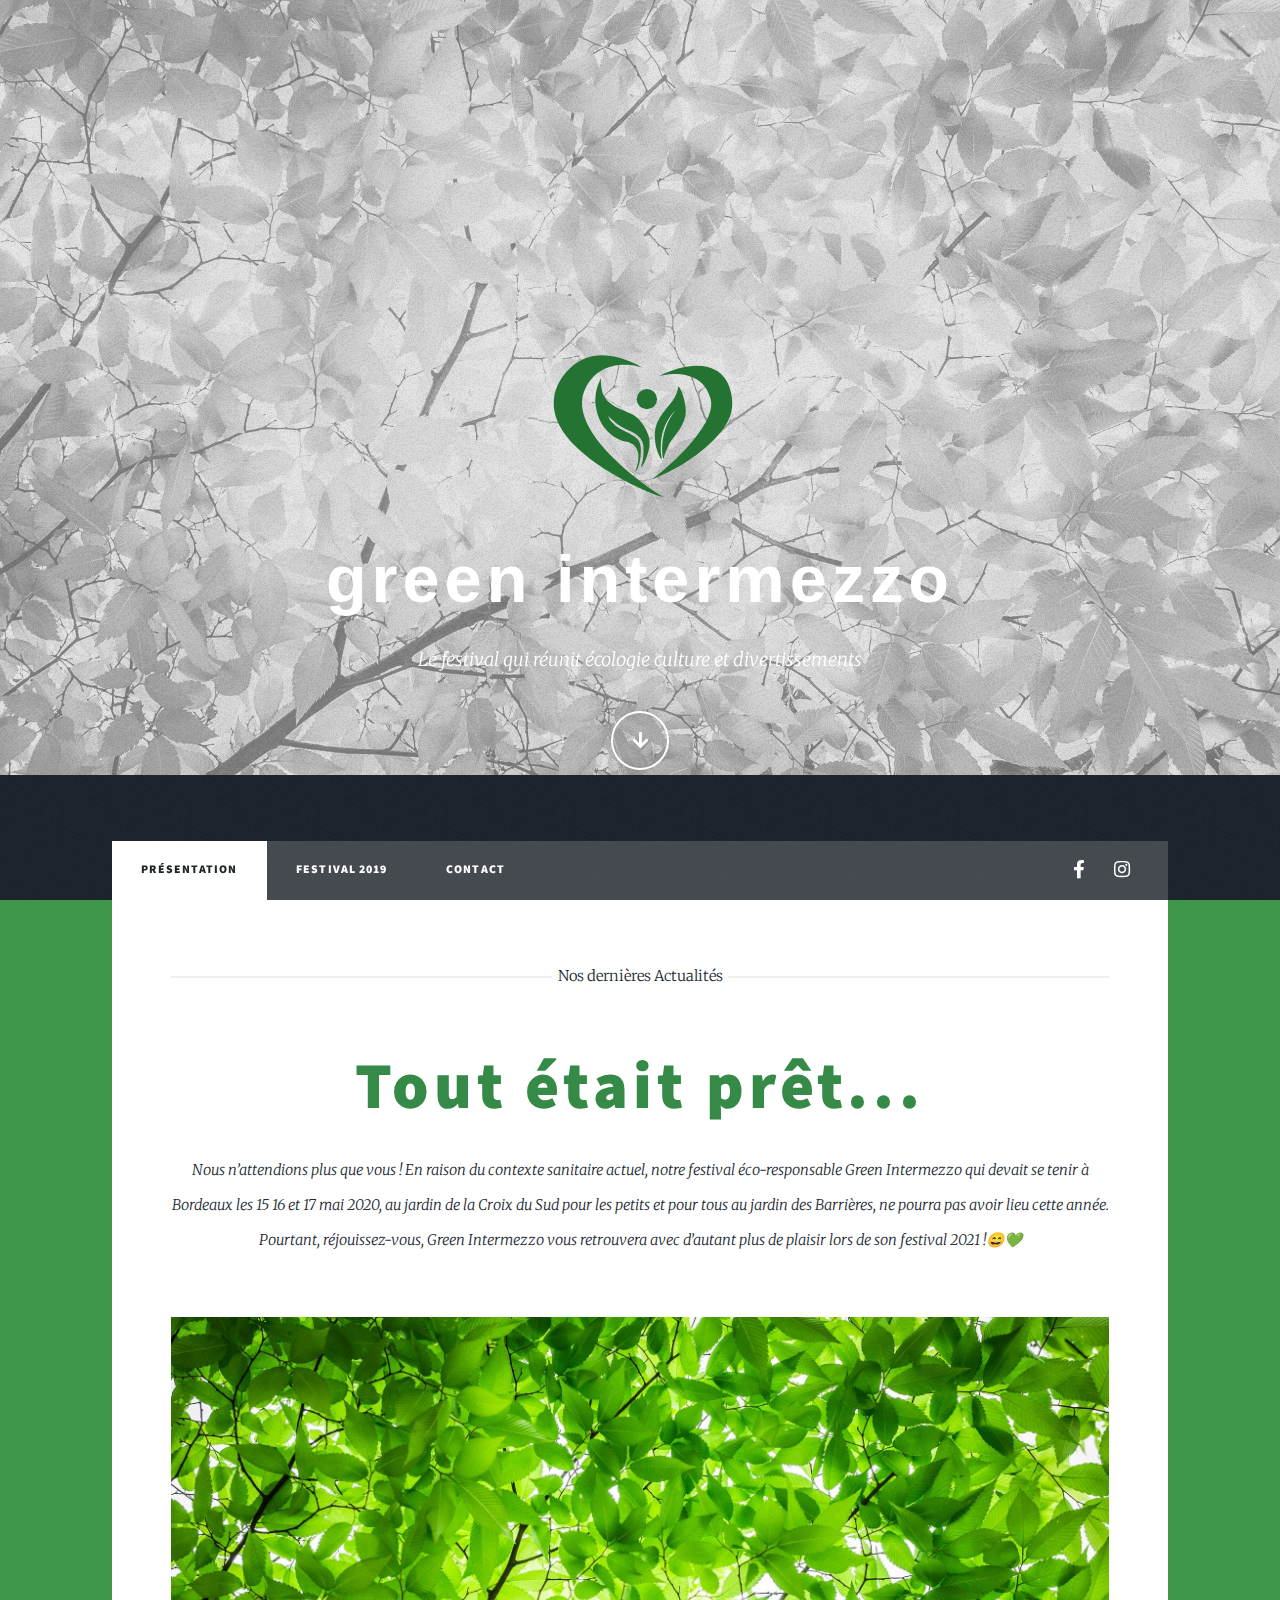
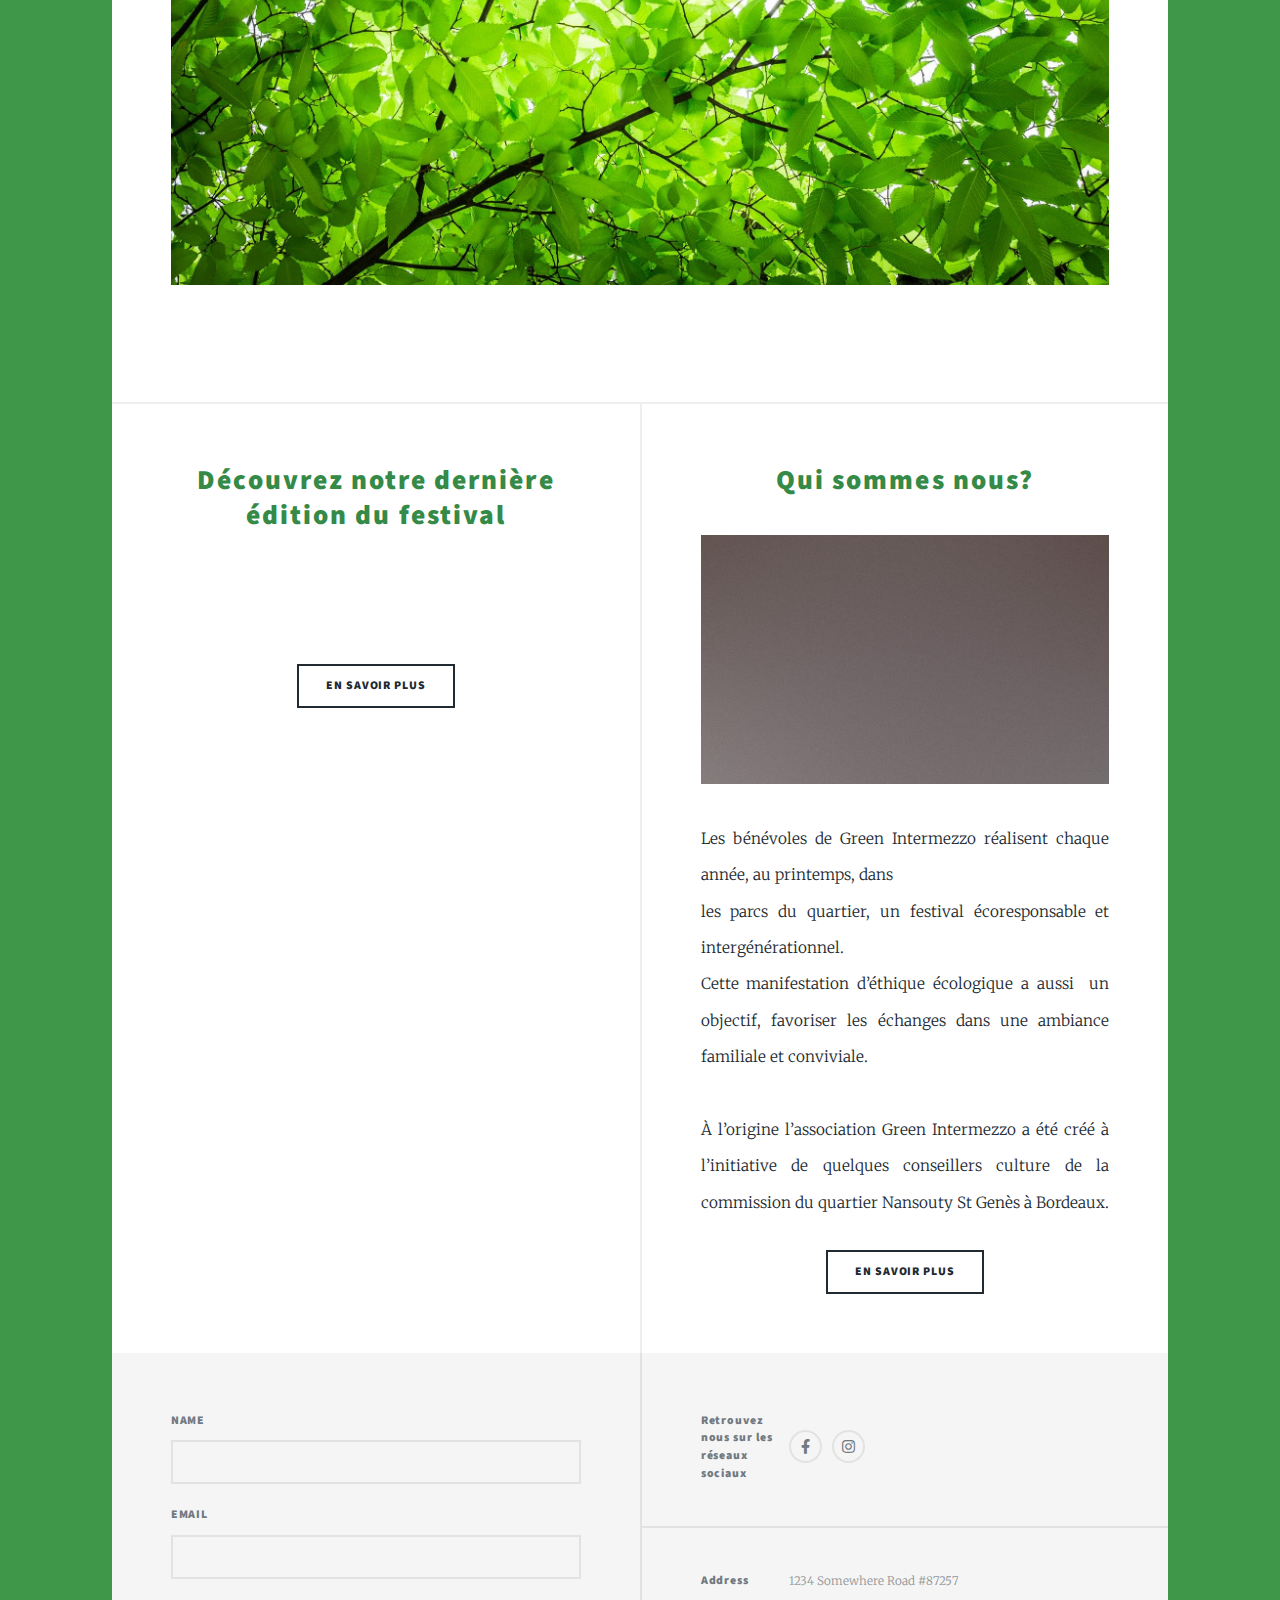
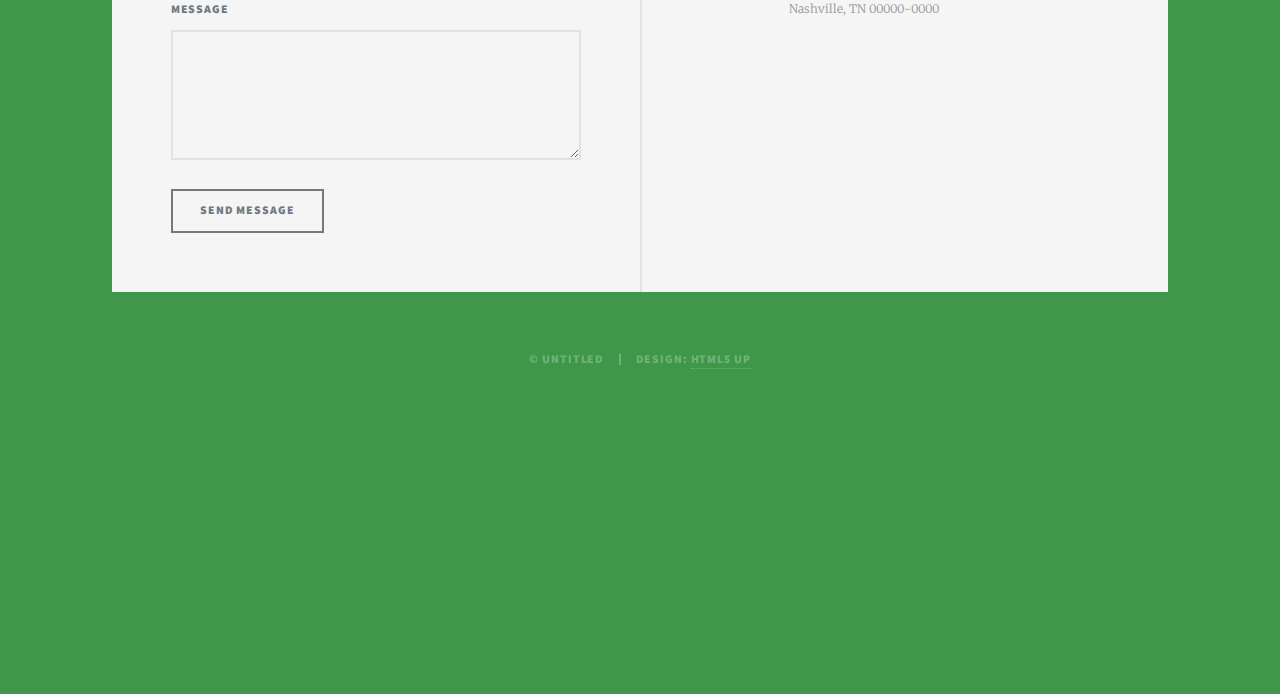
==== index.html @ b19a2237 "Octoboot - Mon Jul 06 2020 13:10:17 GMT+0200 (CEST)" ====
<!DOCTYPE html><!--
	Massively by HTML5 UP
	html5up.net | @ajlkn
	Free for personal and commercial use under the CCA 3.0 license (html5up.net/license)
--><html xmlns="http://www.w3.org/1999/xhtml"><head>
		<title>Green Intermezzo</title>
		<meta charset="utf-8" />
		<meta name="viewport" content="width=device-width, initial-scale=1, user-scalable=no" />
		<link rel="stylesheet" href="assets/css/main.css" />
		<noscript>&amp;amp;amp;amp;amp;amp;amp;amp;amp;amp;amp;amp;amp;amp;amp;amp;amp;amp;amp;amp;amp;lt;link rel="stylesheet" href="assets/css/noscript.css" /&amp;amp;amp;amp;amp;amp;amp;amp;amp;amp;amp;amp;amp;amp;amp;amp;amp;amp;amp;amp;amp;gt;</noscript>
	</head>
	<body>

		<!-- Wrapper -->
			<div id="wrapper" class="fade-in">

				<!-- Intro -->
					<div id="intro"><img src="uploads/logo.svg" alt="" style="&#10;    width: 240px;&#10;" title="" /><h1 style="font-size: 66.667px; font-family: &quot;Caviar Dreams&quot;, &quot;Caviar dream&quot;, sans-serif;">green intermezzo</h1>

<p style="font-family: &quot;Caviar Dreams&quot;, Merriweather, Georgia, serif;">Le festival qui réunit écologie culture et divertissements</p>

<ul class="actions">
	<li><a class="button icon solid solo fa-arrow-down scrolly" href="#header">Continue</a></li>
</ul>
</div>

				<!-- Header -->
					<header id="header">
						<a href="index.html" class="logo">GREEN INTERMEZZO</a>
					</header>

				<!-- Nav -->
					<nav id="nav">					<ul class="links">
							<li class="active"><a href="index.html">présentation</a></li>
							<li><a href="generic.html">festival 2019</a></li>
							<li><a href="elements.html">CONTACT</a></li>
						</ul><ul class="icons">
							
							<li><a href="#" class="icon brands fa-facebook-f"><span class="label">Facebook</span></a></li>
							<li><a href="#" class="icon brands fa-instagram"><span class="label">Instagram</span></a></li>
							
						</ul></nav>

				<!-- Main -->
					<div id="main">

						<!-- Featured Post -->
							<article class="post featured">
								<header class="major">
									<span class="date">Nos dernières Actualités</span>
									<h2 style="color: rgb(52, 138, 70); font-size: 65.3333px;">Tout était prêt...</h2>
									<p>Nous n’attendions plus que vous ! En raison du contexte sanitaire actuel, notre festival éco-responsable Green Intermezzo qui devait se tenir à Bordeaux les 15 16 et 17 mai 2020, au jardin de la Croix du Sud pour les petits et pour tous au jardin des Barrières, ne pourra pas avoir lieu cette année. Pourtant, réjouissez-vous, Green Intermezzo vous retrouvera avec d’autant plus de plaisir lors de son festival 2021 !😄💚</p>
								</header>
								<a href="#" class="image main"><img src="uploads/wood-2249363_1920.jpg" alt="" style="" title="" /></a>
								
							</article>

						<!-- Posts -->
							<section class="posts">
								<article>
									<header>
										
										<h2 style="color: rgb(52, 138, 70); font-size: 27.3333px; border-left-color: rgb(52, 138, 70);">Découvrez notre dernière édition du festival</h2>
									</header><iframe src="module/instagram.html?green.intermezzo|1587124952355" style="width: 100%; border: none; height: 876px;" class="1587124952355 ob_instagram"></iframe>
									<a href="#" class="image fit"></a>

									<ul class="actions special">
										<li><a href="https://www.instagram.com/green.intermezzo/" class="button cke_focus" target="_blank">EN SAVOIR plus</a></li>
									</ul>
								</article>
								<article>
									<header>
										
										<h2 style="color: rgb(52, 138, 70); font-size: 27.3333px; border-left-color: rgb(52, 138, 70);">Qui sommes nous?</h2>
									</header>
									<a href="#" class="image fit"><img src="images/pic03.jpg" alt="" style="" /></a>
									<p style="font-size: 15.3333px;">Les bénévoles de Green Intermezzo réalisent chaque année, au printemps, dans<br />
les parcs du quartier, un festival écoresponsable et intergénérationnel.<br />
Cette manifestation d’éthique écologique a aussi  un objectif, favoriser les échanges dans une ambiance familiale et conviviale.<br />
<br />
À l’origine l’association Green Intermezzo a été créé à l’initiative de quelques conseillers culture de la commission du quartier Nansouty St Genès à Bordeaux.</p>
									<ul class="actions special">
										<li><a href="#" class="button">EN SAVOIR PLUS</a></li>
									</ul>
								</article>
								
								
								
								
							</section>

						<!-- Footer -->
							

					</div>

				<!-- Footer -->
					<footer id="footer">
						<section>
							<form method="post" action="#">
								<div class="fields">
									<div class="field">
										<label for="name">Name</label>
										<input type="text" name="name" id="name" />
									</div>
									<div class="field">
										<label for="email">Email</label>
										<input type="text" name="email" id="email" />
									</div>
									<div class="field">
										<label for="message">Message</label>
										<textarea name="message" id="message" rows="3"></textarea>
									</div>
								</div>
								<ul class="actions">
									<li><input type="submit" value="Send Message" /></li>
								</ul>
							</form>
						</section>
						<section class="split contact">
							<section>
								<h3>Retrouvez nous sur les réseaux sociaux</h3>
								<ul class="icons alt">
									
									<li><a href="#" class="icon brands alt fa-facebook-f"><span class="label">Facebook</span></a></li>
									<li><a href="#" class="icon brands alt fa-instagram"><span class="label">Instagram</span></a></li>
									
								</ul>
							</section><section class="alt">
								<h3>Address</h3>
								<p>1234 Somewhere Road #87257<br />
								Nashville, TN 00000-0000</p>
							</section>
							
							
							
						</section>
					</footer>

				<!-- Copyright -->
					<div id="copyright">
						<ul><li>© Untitled</li><li>Design: <a href="https://html5up.net">HTML5 UP</a></li></ul>
					</div>

			</div>

		<!-- Scripts -->
			<script src="assets/js/jquery.min.js"></script>
			<script src="assets/js/jquery.scrollex.min.js"></script>
			<script src="assets/js/jquery.scrolly.min.js"></script>
			<script src="assets/js/browser.min.js"></script>
			<script src="assets/js/breakpoints.min.js"></script>
			<script src="assets/js/util.js"></script>
			<script src="assets/js/main.js"></script><div id="navPanel"><nav></nav><a href="#navPanel" class="close" style="-webkit-tap-highlight-color: rgba(0, 0, 0, 0);"></a></div><div id="navPanel"><nav></nav><a href="#navPanel" class="close" style="-webkit-tap-highlight-color: rgba(0, 0, 0, 0);"></a></div><div id="navPanel"><nav></nav><a href="#navPanel" class="close" style="-webkit-tap-highlight-color: rgba(0, 0, 0, 0);"></a></div><div id="navPanel"><nav></nav><a href="#navPanel" class="close" style="-webkit-tap-highlight-color: rgba(0, 0, 0, 0);"></a></div><div id="navPanel"><nav></nav><a href="#navPanel" class="close" style="-webkit-tap-highlight-color: rgba(0, 0, 0, 0);"></a></div><div id="navPanel"><nav></nav><a href="#navPanel" class="close" style="-webkit-tap-highlight-color: rgba(0, 0, 0, 0);"></a></div><div id="navPanel"><nav></nav><a href="#navPanel" class="close" style="-webkit-tap-highlight-color: rgba(0, 0, 0, 0);"></a></div><div id="navPanel"><nav></nav><a href="#navPanel" class="close" style="-webkit-tap-highlight-color: rgba(0, 0, 0, 0);"></a></div><div id="navPanel"><nav></nav><a href="#navPanel" class="close" style="-webkit-tap-highlight-color: rgba(0, 0, 0, 0);"></a></div><div id="navPanel"><nav></nav><a href="#navPanel" class="close" style="-webkit-tap-highlight-color: rgba(0, 0, 0, 0);"></a></div><div id="navPanel"><nav></nav><a href="#navPanel" class="close" style="-webkit-tap-highlight-color: rgba(0, 0, 0, 0);"></a></div><div id="navPanel"><nav></nav><a href="#navPanel" class="close" style="-webkit-tap-highlight-color: rgba(0, 0, 0, 0);"></a></div><div id="navPanel"><nav></nav><a href="#navPanel" class="close" style="-webkit-tap-highlight-color: rgba(0, 0, 0, 0);"></a></div><div id="navPanel"><nav></nav><a href="#navPanel" class="close" style="-webkit-tap-highlight-color: rgba(0, 0, 0, 0);"></a></div><div id="navPanel"><nav></nav><a href="#navPanel" class="close" style="-webkit-tap-highlight-color: rgba(0, 0, 0, 0);"></a></div><div id="navPanel"><nav></nav><a href="#navPanel" class="close" style="-webkit-tap-highlight-color: rgba(0, 0, 0, 0);"></a></div><div id="navPanel"><nav></nav><a href="#navPanel" class="close" style="-webkit-tap-highlight-color: rgba(0, 0, 0, 0);"></a></div><div id="navPanel"><nav></nav><a href="#navPanel" class="close" style="-webkit-tap-highlight-color: rgba(0, 0, 0, 0);"></a></div><div id="navPanel"><nav></nav><a href="#navPanel" class="close" style="-webkit-tap-highlight-color: rgba(0, 0, 0, 0);"></a></div><div id="navPanel"><nav></nav><a href="#navPanel" class="close" style="-webkit-tap-highlight-color: rgba(0, 0, 0, 0);"></a></div><div id="navPanel"><nav></nav><a href="#navPanel" class="close" style="-webkit-tap-highlight-color: rgba(0, 0, 0, 0);"></a></div><div id="navPanel"><nav></nav><a href="#navPanel" class="close" style="-webkit-tap-highlight-color: rgba(0, 0, 0, 0);"></a></div></body></html>
---- assets/css/main.css ----
@import url(fontawesome-all.min.css);
@import url("https://fonts.googleapis.com/css?family=Merriweather:300,700,300italic,700italic|Source+Sans+Pro:900");

/*
	Massively by HTML5 UP
	html5up.net | @ajlkn
	Free for personal and commercial use under the CCA 3.0 license (html5up.net/license)
*/

html, body, div, span, applet, object,
iframe, h1, h2, h3, h4, h5, h6, p, blockquote,
pre, a, abbr, acronym, address, big, cite,
code, del, dfn, em, img, ins, kbd, q, s, samp,
small, strike, strong, sub, sup, tt, var, b,
u, i, center, dl, dt, dd, ol, ul, li, fieldset,
form, label, legend, table, caption, tbody,
tfoot, thead, tr, th, td, article, aside,
canvas, details, embed, figure, figcaption,
footer, header, hgroup, menu, nav, output, ruby,
section, summary, time, mark, audio, video {
	margin: 0;
	padding: 0;
	border: 0;
	font-size: 100%;
	font: inherit;
	vertical-align: baseline;}

article, aside, details, figcaption, figure,
footer, header, hgroup, menu, nav, section {
	display: block;}

body {
	line-height: 1;
}

ol, ul {
	list-style: none;
}

blockquote, q {
	quotes: none;
}

	blockquote:before, blockquote:after, q:before, q:after {
		content: '';
		content: none;
	}

table {
	border-collapse: collapse;
	border-spacing: 0;
}

body {
	-webkit-text-size-adjust: none;
}

mark {
	background-color: transparent;
	color: inherit;
}

input::-moz-focus-inner {
	border: 0;
	padding: 0;
}

input, select, textarea {
	-moz-appearance: none;
	-webkit-appearance: none;
	-ms-appearance: none;
	appearance: none;
}

/* Basic */

	@-ms-viewport {
		width: device-width;
	}

	body {
		-ms-overflow-style: scrollbar;
	}

	@media screen and (max-width: 480px) {

		html, body {
			min-width: 320px;
		}

	}

	html {
		box-sizing: border-box;
	}

	*, *:before, *:after {
		box-sizing: inherit;
	}

	body {
		background-color: #3f984a;
	}

		body.is-preload *, body.is-preload *:before, body.is-preload *:after {
			-moz-animation: none !important;
			-webkit-animation: none !important;
			-ms-animation: none !important;
			animation: none !important;
			-moz-transition: none !important;
			-webkit-transition: none !important;
			-ms-transition: none !important;
			transition: none !important;
		}

/* Type */

	html {
		font-size: 16pt;
	}

		@media screen and (max-width: 1680px) {

			html {
				font-size: 12pt;
			}

		}

		@media screen and (max-width: 1280px) {

			html {
				font-size: 11pt;
			}

		}

		@media screen and (max-width: 360px) {

			html {
				font-size: 10pt;
			}

		}

	body {
		color: #212931;
	}

	body, input, select, textarea {
		font-family: "Merriweather", Georgia, serif;
		font-weight: 300;
		font-size: 1rem;
		line-height: 2.375;
	}

	a {
		-moz-transition: color 0.2s ease-in-out, background-color 0.2s ease-in-out, border-color 0.2s ease-in-out, box-shadow 0.2s ease-in-out;
		-webkit-transition: color 0.2s ease-in-out, background-color 0.2s ease-in-out, border-color 0.2s ease-in-out, box-shadow 0.2s ease-in-out;
		-ms-transition: color 0.2s ease-in-out, background-color 0.2s ease-in-out, border-color 0.2s ease-in-out, box-shadow 0.2s ease-in-out;
		transition: color 0.2s ease-in-out, background-color 0.2s ease-in-out, border-color 0.2s ease-in-out, box-shadow 0.2s ease-in-out;
		border-bottom: dotted 1px;
		text-decoration: none;
	}

		a:hover {
			border-bottom-color: transparent;
		}

	strong, b {
		font-weight: 600;
	}

	em, i {
		font-style: italic;
	}

	p {
		text-align: justify;
		margin: 0 0 2rem 0;
	}

	h1, h2, h3, h4, h5, h6 {
		font-family: "Caviar Dreams", "Source Sans Pro", Helvetica, sans-serif;
		font-weight: 900;
		line-height: 1.5;
		letter-spacing: 0.075em;
		/*text-transform: uppercase;*/
		margin: 0 0 1rem 0;
	}

		h1 a, h2 a, h3 a, h4 a, h5 a, h6 a {
			border-bottom: 0;
			color: inherit;
			text-decoration: none;
		}

	h1 {
		font-size: 4rem;
		line-height: 1.1;
		margin: 0 0 2rem 0;
	}

	h2 {
		font-size: 1.75rem;
		line-height: 1.3;
		margin: 0 0 1.5rem 0;
	}

	h3 {
		font-size: 1.25rem;
		margin: 0 0 1.5rem 0;
	}

	h4 {
		font-size: 1rem;
	}

	h5 {
		font-size: 0.9rem;
	}

	h6 {
		font-size: 0.8rem;
	}

	sub {
		font-size: 0.8rem;
		position: relative;
		top: 0.5rem;
	}

	sup {
		font-size: 0.8rem;
		position: relative;
		top: -0.5rem;
	}

	blockquote {
		border-left: solid 4px;
		font-style: italic;
		margin: 0 0 2rem 0;
		padding: 0.5rem 0 0.5rem 2rem;
	}

	code {
		border: solid 2px;
		font-family: "Courier New", monospace;
		font-size: 0.9rem;
		margin: 0 0.25rem;
		padding: 0.25rem 0.65rem;
	}

	pre {
		-webkit-overflow-scrolling: touch;
		font-family: "Courier New", monospace;
		font-size: 0.9rem;
		margin: 0 0 2rem 0;
	}

		pre code {
			display: block;
			line-height: 1.75;
			padding: 1rem 1.5rem;
			overflow-x: auto;
		}

	hr {
		border: 0;
		border-bottom: solid 2px;
		margin: 3rem 0;
	}

		hr.major {
			margin: 5rem 0;
		}

	.align-left {
		text-align: left;
	}

	.align-center {
		text-align: center;
	}

	.align-right {
		text-align: right;
	}

	input, select, textarea {
		color: #348a46;
	}

	a {
		color: #212931;
		border-bottom-color: rgba(33, 41, 49, 0.5);
	}

		a:hover {
			border-bottom-color: transparent;
			color: #348a46 !important;
		}

	strong, b {
		color: #212931;
	}

	h1, h2, h3, h4, h5, h6 {
		color: #212931;
	}

	blockquote {
		border-left-color: #eeeeee;
	}

	code {
		background: rgba(220, 220, 220, 0.25);
		border-color: #eeeeee;
	}

	hr {
		border-bottom-color: #eeeeee;
	}

/* Row */

	.row {
		display: flex;
		flex-wrap: wrap;
		box-sizing: border-box;
		align-items: stretch;
	}

		.row > * {
			box-sizing: border-box;
		}

		.row.gtr-uniform > * > :last-child {
			margin-bottom: 0;
		}

		.row.aln-left {
			justify-content: flex-start;
		}

		.row.aln-center {
			justify-content: center;
		}

		.row.aln-right {
			justify-content: flex-end;
		}

		.row.aln-top {
			align-items: flex-start;
		}

		.row.aln-middle {
			align-items: center;
		}

		.row.aln-bottom {
			align-items: flex-end;
		}

		.row > .imp {
			order: -1;
		}

		.row > .col-1 {
			width: 8.33333%;
		}

		.row > .off-1 {
			margin-left: 8.33333%;
		}

		.row > .col-2 {
			width: 16.66667%;
		}

		.row > .off-2 {
			margin-left: 16.66667%;
		}

		.row > .col-3 {
			width: 25%;
		}

		.row > .off-3 {
			margin-left: 25%;
		}

		.row > .col-4 {
			width: 33.33333%;
		}

		.row > .off-4 {
			margin-left: 33.33333%;
		}

		.row > .col-5 {
			width: 41.66667%;
		}

		.row > .off-5 {
			margin-left: 41.66667%;
		}

		.row > .col-6 {
			width: 50%;
		}

		.row > .off-6 {
			margin-left: 50%;
		}

		.row > .col-7 {
			width: 58.33333%;
		}

		.row > .off-7 {
			margin-left: 58.33333%;
		}

		.row > .col-8 {
			width: 66.66667%;
		}

		.row > .off-8 {
			margin-left: 66.66667%;
		}

		.row > .col-9 {
			width: 75%;
		}

		.row > .off-9 {
			margin-left: 75%;
		}

		.row > .col-10 {
			width: 83.33333%;
		}

		.row > .off-10 {
			margin-left: 83.33333%;
		}

		.row > .col-11 {
			width: 91.66667%;
		}

		.row > .off-11 {
			margin-left: 91.66667%;
		}

		.row > .col-12 {
			width: 100%;
		}

		.row > .off-12 {
			margin-left: 100%;
		}

		.row.gtr-0 {
			margin-top: 0;
			margin-left: 0rem;
		}

			.row.gtr-0 > * {
				padding: 0 0 0 0rem;
			}

			.row.gtr-0.gtr-uniform {
				margin-top: 0rem;
			}

				.row.gtr-0.gtr-uniform > * {
					padding-top: 0rem;
				}

		.row.gtr-25 {
			margin-top: 0;
			margin-left: -0.375rem;
		}

			.row.gtr-25 > * {
				padding: 0 0 0 0.375rem;
			}

			.row.gtr-25.gtr-uniform {
				margin-top: -0.375rem;
			}

				.row.gtr-25.gtr-uniform > * {
					padding-top: 0.375rem;
				}

		.row.gtr-50 {
			margin-top: 0;
			margin-left: -0.75rem;
		}

			.row.gtr-50 > * {
				padding: 0 0 0 0.75rem;
			}

			.row.gtr-50.gtr-uniform {
				margin-top: -0.75rem;
			}

				.row.gtr-50.gtr-uniform > * {
					padding-top: 0.75rem;
				}

		.row {
			margin-top: 0;
			margin-left: -1.5rem;
		}

			.row > * {
				padding: 0 0 0 1.5rem;
			}

			.row.gtr-uniform {
				margin-top: -1.5rem;
			}

				.row.gtr-uniform > * {
					padding-top: 1.5rem;
				}

		.row.gtr-150 {
			margin-top: 0;
			margin-left: -2.25rem;
		}

			.row.gtr-150 > * {
				padding: 0 0 0 2.25rem;
			}

			.row.gtr-150.gtr-uniform {
				margin-top: -2.25rem;
			}

				.row.gtr-150.gtr-uniform > * {
					padding-top: 2.25rem;
				}

		.row.gtr-200 {
			margin-top: 0;
			margin-left: -3rem;
		}

			.row.gtr-200 > * {
				padding: 0 0 0 3rem;
			}

			.row.gtr-200.gtr-uniform {
				margin-top: -3rem;
			}

				.row.gtr-200.gtr-uniform > * {
					padding-top: 3rem;
				}

		@media screen and (max-width: 1680px) {

			.row {
				display: flex;
				flex-wrap: wrap;
				box-sizing: border-box;
				align-items: stretch;
			}

				.row > * {
					box-sizing: border-box;
				}

				.row.gtr-uniform > * > :last-child {
					margin-bottom: 0;
				}

				.row.aln-left {
					justify-content: flex-start;
				}

				.row.aln-center {
					justify-content: center;
				}

				.row.aln-right {
					justify-content: flex-end;
				}

				.row.aln-top {
					align-items: flex-start;
				}

				.row.aln-middle {
					align-items: center;
				}

				.row.aln-bottom {
					align-items: flex-end;
				}

				.row > .imp-xlarge {
					order: -1;
				}

				.row > .col-1-xlarge {
					width: 8.33333%;
				}

				.row > .off-1-xlarge {
					margin-left: 8.33333%;
				}

				.row > .col-2-xlarge {
					width: 16.66667%;
				}

				.row > .off-2-xlarge {
					margin-left: 16.66667%;
				}

				.row > .col-3-xlarge {
					width: 25%;
				}

				.row > .off-3-xlarge {
					margin-left: 25%;
				}

				.row > .col-4-xlarge {
					width: 33.33333%;
				}

				.row > .off-4-xlarge {
					margin-left: 33.33333%;
				}

				.row > .col-5-xlarge {
					width: 41.66667%;
				}

				.row > .off-5-xlarge {
					margin-left: 41.66667%;
				}

				.row > .col-6-xlarge {
					width: 50%;
				}

				.row > .off-6-xlarge {
					margin-left: 50%;
				}

				.row > .col-7-xlarge {
					width: 58.33333%;
				}

				.row > .off-7-xlarge {
					margin-left: 58.33333%;
				}

				.row > .col-8-xlarge {
					width: 66.66667%;
				}

				.row > .off-8-xlarge {
					margin-left: 66.66667%;
				}

				.row > .col-9-xlarge {
					width: 75%;
				}

				.row > .off-9-xlarge {
					margin-left: 75%;
				}

				.row > .col-10-xlarge {
					width: 83.33333%;
				}

				.row > .off-10-xlarge {
					margin-left: 83.33333%;
				}

				.row > .col-11-xlarge {
					width: 91.66667%;
				}

				.row > .off-11-xlarge {
					margin-left: 91.66667%;
				}

				.row > .col-12-xlarge {
					width: 100%;
				}

				.row > .off-12-xlarge {
					margin-left: 100%;
				}

				.row.gtr-0 {
					margin-top: 0;
					margin-left: 0rem;
				}

					.row.gtr-0 > * {
						padding: 0 0 0 0rem;
					}

					.row.gtr-0.gtr-uniform {
						margin-top: 0rem;
					}

						.row.gtr-0.gtr-uniform > * {
							padding-top: 0rem;
						}

				.row.gtr-25 {
					margin-top: 0;
					margin-left: -0.375rem;
				}

					.row.gtr-25 > * {
						padding: 0 0 0 0.375rem;
					}

					.row.gtr-25.gtr-uniform {
						margin-top: -0.375rem;
					}

						.row.gtr-25.gtr-uniform > * {
							padding-top: 0.375rem;
						}

				.row.gtr-50 {
					margin-top: 0;
					margin-left: -0.75rem;
				}

					.row.gtr-50 > * {
						padding: 0 0 0 0.75rem;
					}

					.row.gtr-50.gtr-uniform {
						margin-top: -0.75rem;
					}

						.row.gtr-50.gtr-uniform > * {
							padding-top: 0.75rem;
						}

				.row {
					margin-top: 0;
					margin-left: -1.5rem;
				}

					.row > * {
						padding: 0 0 0 1.5rem;
					}

					.row.gtr-uniform {
						margin-top: -1.5rem;
					}

						.row.gtr-uniform > * {
							padding-top: 1.5rem;
						}

				.row.gtr-150 {
					margin-top: 0;
					margin-left: -2.25rem;
				}

					.row.gtr-150 > * {
						padding: 0 0 0 2.25rem;
					}

					.row.gtr-150.gtr-uniform {
						margin-top: -2.25rem;
					}

						.row.gtr-150.gtr-uniform > * {
							padding-top: 2.25rem;
						}

				.row.gtr-200 {
					margin-top: 0;
					margin-left: -3rem;
				}

					.row.gtr-200 > * {
						padding: 0 0 0 3rem;
					}

					.row.gtr-200.gtr-uniform {
						margin-top: -3rem;
					}

						.row.gtr-200.gtr-uniform > * {
							padding-top: 3rem;
						}

		}

		@media screen and (max-width: 1280px) {

			.row {
				display: flex;
				flex-wrap: wrap;
				box-sizing: border-box;
				align-items: stretch;
			}

				.row > * {
					box-sizing: border-box;
				}

				.row.gtr-uniform > * > :last-child {
					margin-bottom: 0;
				}

				.row.aln-left {
					justify-content: flex-start;
				}

				.row.aln-center {
					justify-content: center;
				}

				.row.aln-right {
					justify-content: flex-end;
				}

				.row.aln-top {
					align-items: flex-start;
				}

				.row.aln-middle {
					align-items: center;
				}

				.row.aln-bottom {
					align-items: flex-end;
				}

				.row > .imp-large {
					order: -1;
				}

				.row > .col-1-large {
					width: 8.33333%;
				}

				.row > .off-1-large {
					margin-left: 8.33333%;
				}

				.row > .col-2-large {
					width: 16.66667%;
				}

				.row > .off-2-large {
					margin-left: 16.66667%;
				}

				.row > .col-3-large {
					width: 25%;
				}

				.row > .off-3-large {
					margin-left: 25%;
				}

				.row > .col-4-large {
					width: 33.33333%;
				}

				.row > .off-4-large {
					margin-left: 33.33333%;
				}

				.row > .col-5-large {
					width: 41.66667%;
				}

				.row > .off-5-large {
					margin-left: 41.66667%;
				}

				.row > .col-6-large {
					width: 50%;
				}

				.row > .off-6-large {
					margin-left: 50%;
				}

				.row > .col-7-large {
					width: 58.33333%;
				}

				.row > .off-7-large {
					margin-left: 58.33333%;
				}

				.row > .col-8-large {
					width: 66.66667%;
				}

				.row > .off-8-large {
					margin-left: 66.66667%;
				}

				.row > .col-9-large {
					width: 75%;
				}

				.row > .off-9-large {
					margin-left: 75%;
				}

				.row > .col-10-large {
					width: 83.33333%;
				}

				.row > .off-10-large {
					margin-left: 83.33333%;
				}

				.row > .col-11-large {
					width: 91.66667%;
				}

				.row > .off-11-large {
					margin-left: 91.66667%;
				}

				.row > .col-12-large {
					width: 100%;
				}

				.row > .off-12-large {
					margin-left: 100%;
				}

				.row.gtr-0 {
					margin-top: 0;
					margin-left: 0rem;
				}

					.row.gtr-0 > * {
						padding: 0 0 0 0rem;
					}

					.row.gtr-0.gtr-uniform {
						margin-top: 0rem;
					}

						.row.gtr-0.gtr-uniform > * {
							padding-top: 0rem;
						}

				.row.gtr-25 {
					margin-top: 0;
					margin-left: -0.375rem;
				}

					.row.gtr-25 > * {
						padding: 0 0 0 0.375rem;
					}

					.row.gtr-25.gtr-uniform {
						margin-top: -0.375rem;
					}

						.row.gtr-25.gtr-uniform > * {
							padding-top: 0.375rem;
						}

				.row.gtr-50 {
					margin-top: 0;
					margin-left: -0.75rem;
				}

					.row.gtr-50 > * {
						padding: 0 0 0 0.75rem;
					}

					.row.gtr-50.gtr-uniform {
						margin-top: -0.75rem;
					}

						.row.gtr-50.gtr-uniform > * {
							padding-top: 0.75rem;
						}

				.row {
					margin-top: 0;
					margin-left: -1.5rem;
				}

					.row > * {
						padding: 0 0 0 1.5rem;
					}

					.row.gtr-uniform {
						margin-top: -1.5rem;
					}

						.row.gtr-uniform > * {
							padding-top: 1.5rem;
						}

				.row.gtr-150 {
					margin-top: 0;
					margin-left: -2.25rem;
				}

					.row.gtr-150 > * {
						padding: 0 0 0 2.25rem;
					}

					.row.gtr-150.gtr-uniform {
						margin-top: -2.25rem;
					}

						.row.gtr-150.gtr-uniform > * {
							padding-top: 2.25rem;
						}

				.row.gtr-200 {
					margin-top: 0;
					margin-left: -3rem;
				}

					.row.gtr-200 > * {
						padding: 0 0 0 3rem;
					}

					.row.gtr-200.gtr-uniform {
						margin-top: -3rem;
					}

						.row.gtr-200.gtr-uniform > * {
							padding-top: 3rem;
						}

		}

		@media screen and (max-width: 980px) {

			.row {
				display: flex;
				flex-wrap: wrap;
				box-sizing: border-box;
				align-items: stretch;
			}

				.row > * {
					box-sizing: border-box;
				}

				.row.gtr-uniform > * > :last-child {
					margin-bottom: 0;
				}

				.row.aln-left {
					justify-content: flex-start;
				}

				.row.aln-center {
					justify-content: center;
				}

				.row.aln-right {
					justify-content: flex-end;
				}

				.row.aln-top {
					align-items: flex-start;
				}

				.row.aln-middle {
					align-items: center;
				}

				.row.aln-bottom {
					align-items: flex-end;
				}

				.row > .imp-medium {
					order: -1;
				}

				.row > .col-1-medium {
					width: 8.33333%;
				}

				.row > .off-1-medium {
					margin-left: 8.33333%;
				}

				.row > .col-2-medium {
					width: 16.66667%;
				}

				.row > .off-2-medium {
					margin-left: 16.66667%;
				}

				.row > .col-3-medium {
					width: 25%;
				}

				.row > .off-3-medium {
					margin-left: 25%;
				}

				.row > .col-4-medium {
					width: 33.33333%;
				}

				.row > .off-4-medium {
					margin-left: 33.33333%;
				}

				.row > .col-5-medium {
					width: 41.66667%;
				}

				.row > .off-5-medium {
					margin-left: 41.66667%;
				}

				.row > .col-6-medium {
					width: 50%;
				}

				.row > .off-6-medium {
					margin-left: 50%;
				}

				.row > .col-7-medium {
					width: 58.33333%;
				}

				.row > .off-7-medium {
					margin-left: 58.33333%;
				}

				.row > .col-8-medium {
					width: 66.66667%;
				}

				.row > .off-8-medium {
					margin-left: 66.66667%;
				}

				.row > .col-9-medium {
					width: 75%;
				}

				.row > .off-9-medium {
					margin-left: 75%;
				}

				.row > .col-10-medium {
					width: 83.33333%;
				}

				.row > .off-10-medium {
					margin-left: 83.33333%;
				}

				.row > .col-11-medium {
					width: 91.66667%;
				}

				.row > .off-11-medium {
					margin-left: 91.66667%;
				}

				.row > .col-12-medium {
					width: 100%;
				}

				.row > .off-12-medium {
					margin-left: 100%;
				}

				.row.gtr-0 {
					margin-top: 0;
					margin-left: 0rem;
				}

					.row.gtr-0 > * {
						padding: 0 0 0 0rem;
					}

					.row.gtr-0.gtr-uniform {
						margin-top: 0rem;
					}

						.row.gtr-0.gtr-uniform > * {
							padding-top: 0rem;
						}

				.row.gtr-25 {
					margin-top: 0;
					margin-left: -0.375rem;
				}

					.row.gtr-25 > * {
						padding: 0 0 0 0.375rem;
					}

					.row.gtr-25.gtr-uniform {
						margin-top: -0.375rem;
					}

						.row.gtr-25.gtr-uniform > * {
							padding-top: 0.375rem;
						}

				.row.gtr-50 {
					margin-top: 0;
					margin-left: -0.75rem;
				}

					.row.gtr-50 > * {
						padding: 0 0 0 0.75rem;
					}

					.row.gtr-50.gtr-uniform {
						margin-top: -0.75rem;
					}

						.row.gtr-50.gtr-uniform > * {
							padding-top: 0.75rem;
						}

				.row {
					margin-top: 0;
					margin-left: -1.5rem;
				}

					.row > * {
						padding: 0 0 0 1.5rem;
					}

					.row.gtr-uniform {
						margin-top: -1.5rem;
					}

						.row.gtr-uniform > * {
							padding-top: 1.5rem;
						}

				.row.gtr-150 {
					margin-top: 0;
					margin-left: -2.25rem;
				}

					.row.gtr-150 > * {
						padding: 0 0 0 2.25rem;
					}

					.row.gtr-150.gtr-uniform {
						margin-top: -2.25rem;
					}

						.row.gtr-150.gtr-uniform > * {
							padding-top: 2.25rem;
						}

				.row.gtr-200 {
					margin-top: 0;
					margin-left: -3rem;
				}

					.row.gtr-200 > * {
						padding: 0 0 0 3rem;
					}

					.row.gtr-200.gtr-uniform {
						margin-top: -3rem;
					}

						.row.gtr-200.gtr-uniform > * {
							padding-top: 3rem;
						}

		}

		@media screen and (max-width: 736px) {

			.row {
				display: flex;
				flex-wrap: wrap;
				box-sizing: border-box;
				align-items: stretch;
			}

				.row > * {
					box-sizing: border-box;
				}

				.row.gtr-uniform > * > :last-child {
					margin-bottom: 0;
				}

				.row.aln-left {
					justify-content: flex-start;
				}

				.row.aln-center {
					justify-content: center;
				}

				.row.aln-right {
					justify-content: flex-end;
				}

				.row.aln-top {
					align-items: flex-start;
				}

				.row.aln-middle {
					align-items: center;
				}

				.row.aln-bottom {
					align-items: flex-end;
				}

				.row > .imp-small {
					order: -1;
				}

				.row > .col-1-small {
					width: 8.33333%;
				}

				.row > .off-1-small {
					margin-left: 8.33333%;
				}

				.row > .col-2-small {
					width: 16.66667%;
				}

				.row > .off-2-small {
					margin-left: 16.66667%;
				}

				.row > .col-3-small {
					width: 25%;
				}

				.row > .off-3-small {
					margin-left: 25%;
				}

				.row > .col-4-small {
					width: 33.33333%;
				}

				.row > .off-4-small {
					margin-left: 33.33333%;
				}

				.row > .col-5-small {
					width: 41.66667%;
				}

				.row > .off-5-small {
					margin-left: 41.66667%;
				}

				.row > .col-6-small {
					width: 50%;
				}

				.row > .off-6-small {
					margin-left: 50%;
				}

				.row > .col-7-small {
					width: 58.33333%;
				}

				.row > .off-7-small {
					margin-left: 58.33333%;
				}

				.row > .col-8-small {
					width: 66.66667%;
				}

				.row > .off-8-small {
					margin-left: 66.66667%;
				}

				.row > .col-9-small {
					width: 75%;
				}

				.row > .off-9-small {
					margin-left: 75%;
				}

				.row > .col-10-small {
					width: 83.33333%;
				}

				.row > .off-10-small {
					margin-left: 83.33333%;
				}

				.row > .col-11-small {
					width: 91.66667%;
				}

				.row > .off-11-small {
					margin-left: 91.66667%;
				}

				.row > .col-12-small {
					width: 100%;
				}

				.row > .off-12-small {
					margin-left: 100%;
				}

				.row.gtr-0 {
					margin-top: 0;
					margin-left: 0rem;
				}

					.row.gtr-0 > * {
						padding: 0 0 0 0rem;
					}

					.row.gtr-0.gtr-uniform {
						margin-top: 0rem;
					}

						.row.gtr-0.gtr-uniform > * {
							padding-top: 0rem;
						}

				.row.gtr-25 {
					margin-top: 0;
					margin-left: -0.375rem;
				}

					.row.gtr-25 > * {
						padding: 0 0 0 0.375rem;
					}

					.row.gtr-25.gtr-uniform {
						margin-top: -0.375rem;
					}

						.row.gtr-25.gtr-uniform > * {
							padding-top: 0.375rem;
						}

				.row.gtr-50 {
					margin-top: 0;
					margin-left: -0.75rem;
				}

					.row.gtr-50 > * {
						padding: 0 0 0 0.75rem;
					}

					.row.gtr-50.gtr-uniform {
						margin-top: -0.75rem;
					}

						.row.gtr-50.gtr-uniform > * {
							padding-top: 0.75rem;
						}

				.row {
					margin-top: 0;
					margin-left: -1.5rem;
				}

					.row > * {
						padding: 0 0 0 1.5rem;
					}

					.row.gtr-uniform {
						margin-top: -1.5rem;
					}

						.row.gtr-uniform > * {
							padding-top: 1.5rem;
						}

				.row.gtr-150 {
					margin-top: 0;
					margin-left: -2.25rem;
				}

					.row.gtr-150 > * {
						padding: 0 0 0 2.25rem;
					}

					.row.gtr-150.gtr-uniform {
						margin-top: -2.25rem;
					}

						.row.gtr-150.gtr-uniform > * {
							padding-top: 2.25rem;
						}

				.row.gtr-200 {
					margin-top: 0;
					margin-left: -3rem;
				}

					.row.gtr-200 > * {
						padding: 0 0 0 3rem;
					}

					.row.gtr-200.gtr-uniform {
						margin-top: -3rem;
					}

						.row.gtr-200.gtr-uniform > * {
							padding-top: 3rem;
						}

		}

		@media screen and (max-width: 480px) {

			.row {
				display: flex;
				flex-wrap: wrap;
				box-sizing: border-box;
				align-items: stretch;
			}

				.row > * {
					box-sizing: border-box;
				}

				.row.gtr-uniform > * > :last-child {
					margin-bottom: 0;
				}

				.row.aln-left {
					justify-content: flex-start;
				}

				.row.aln-center {
					justify-content: center;
				}

				.row.aln-right {
					justify-content: flex-end;
				}

				.row.aln-top {
					align-items: flex-start;
				}

				.row.aln-middle {
					align-items: center;
				}

				.row.aln-bottom {
					align-items: flex-end;
				}

				.row > .imp-xsmall {
					order: -1;
				}

				.row > .col-1-xsmall {
					width: 8.33333%;
				}

				.row > .off-1-xsmall {
					margin-left: 8.33333%;
				}

				.row > .col-2-xsmall {
					width: 16.66667%;
				}

				.row > .off-2-xsmall {
					margin-left: 16.66667%;
				}

				.row > .col-3-xsmall {
					width: 25%;
				}

				.row > .off-3-xsmall {
					margin-left: 25%;
				}

				.row > .col-4-xsmall {
					width: 33.33333%;
				}

				.row > .off-4-xsmall {
					margin-left: 33.33333%;
				}

				.row > .col-5-xsmall {
					width: 41.66667%;
				}

				.row > .off-5-xsmall {
					margin-left: 41.66667%;
				}

				.row > .col-6-xsmall {
					width: 50%;
				}

				.row > .off-6-xsmall {
					margin-left: 50%;
				}

				.row > .col-7-xsmall {
					width: 58.33333%;
				}

				.row > .off-7-xsmall {
					margin-left: 58.33333%;
				}

				.row > .col-8-xsmall {
					width: 66.66667%;
				}

				.row > .off-8-xsmall {
					margin-left: 66.66667%;
				}

				.row > .col-9-xsmall {
					width: 75%;
				}

				.row > .off-9-xsmall {
					margin-left: 75%;
				}

				.row > .col-10-xsmall {
					width: 83.33333%;
				}

				.row > .off-10-xsmall {
					margin-left: 83.33333%;
				}

				.row > .col-11-xsmall {
					width: 91.66667%;
				}

				.row > .off-11-xsmall {
					margin-left: 91.66667%;
				}

				.row > .col-12-xsmall {
					width: 100%;
				}

				.row > .off-12-xsmall {
					margin-left: 100%;
				}

				.row.gtr-0 {
					margin-top: 0;
					margin-left: 0rem;
				}

					.row.gtr-0 > * {
						padding: 0 0 0 0rem;
					}

					.row.gtr-0.gtr-uniform {
						margin-top: 0rem;
					}

						.row.gtr-0.gtr-uniform > * {
							padding-top: 0rem;
						}

				.row.gtr-25 {
					margin-top: 0;
					margin-left: -0.375rem;
				}

					.row.gtr-25 > * {
						padding: 0 0 0 0.375rem;
					}

					.row.gtr-25.gtr-uniform {
						margin-top: -0.375rem;
					}

						.row.gtr-25.gtr-uniform > * {
							padding-top: 0.375rem;
						}

				.row.gtr-50 {
					margin-top: 0;
					margin-left: -0.75rem;
				}

					.row.gtr-50 > * {
						padding: 0 0 0 0.75rem;
					}

					.row.gtr-50.gtr-uniform {
						margin-top: -0.75rem;
					}

						.row.gtr-50.gtr-uniform > * {
							padding-top: 0.75rem;
						}

				.row {
					margin-top: 0;
					margin-left: -1.5rem;
				}

					.row > * {
						padding: 0 0 0 1.5rem;
					}

					.row.gtr-uniform {
						margin-top: -1.5rem;
					}

						.row.gtr-uniform > * {
							padding-top: 1.5rem;
						}

				.row.gtr-150 {
					margin-top: 0;
					margin-left: -2.25rem;
				}

					.row.gtr-150 > * {
						padding: 0 0 0 2.25rem;
					}

					.row.gtr-150.gtr-uniform {
						margin-top: -2.25rem;
					}

						.row.gtr-150.gtr-uniform > * {
							padding-top: 2.25rem;
						}

				.row.gtr-200 {
					margin-top: 0;
					margin-left: -3rem;
				}

					.row.gtr-200 > * {
						padding: 0 0 0 3rem;
					}

					.row.gtr-200.gtr-uniform {
						margin-top: -3rem;
					}

						.row.gtr-200.gtr-uniform > * {
							padding-top: 3rem;
						}

		}

		@media screen and (max-width: 360px) {

			.row {
				display: flex;
				flex-wrap: wrap;
				box-sizing: border-box;
				align-items: stretch;
			}

				.row > * {
					box-sizing: border-box;
				}

				.row.gtr-uniform > * > :last-child {
					margin-bottom: 0;
				}

				.row.aln-left {
					justify-content: flex-start;
				}

				.row.aln-center {
					justify-content: center;
				}

				.row.aln-right {
					justify-content: flex-end;
				}

				.row.aln-top {
					align-items: flex-start;
				}

				.row.aln-middle {
					align-items: center;
				}

				.row.aln-bottom {
					align-items: flex-end;
				}

				.row > .imp-xxsmall {
					order: -1;
				}

				.row > .col-1-xxsmall {
					width: 8.33333%;
				}

				.row > .off-1-xxsmall {
					margin-left: 8.33333%;
				}

				.row > .col-2-xxsmall {
					width: 16.66667%;
				}

				.row > .off-2-xxsmall {
					margin-left: 16.66667%;
				}

				.row > .col-3-xxsmall {
					width: 25%;
				}

				.row > .off-3-xxsmall {
					margin-left: 25%;
				}

				.row > .col-4-xxsmall {
					width: 33.33333%;
				}

				.row > .off-4-xxsmall {
					margin-left: 33.33333%;
				}

				.row > .col-5-xxsmall {
					width: 41.66667%;
				}

				.row > .off-5-xxsmall {
					margin-left: 41.66667%;
				}

				.row > .col-6-xxsmall {
					width: 50%;
				}

				.row > .off-6-xxsmall {
					margin-left: 50%;
				}

				.row > .col-7-xxsmall {
					width: 58.33333%;
				}

				.row > .off-7-xxsmall {
					margin-left: 58.33333%;
				}

				.row > .col-8-xxsmall {
					width: 66.66667%;
				}

				.row > .off-8-xxsmall {
					margin-left: 66.66667%;
				}

				.row > .col-9-xxsmall {
					width: 75%;
				}

				.row > .off-9-xxsmall {
					margin-left: 75%;
				}

				.row > .col-10-xxsmall {
					width: 83.33333%;
				}

				.row > .off-10-xxsmall {
					margin-left: 83.33333%;
				}

				.row > .col-11-xxsmall {
					width: 91.66667%;
				}

				.row > .off-11-xxsmall {
					margin-left: 91.66667%;
				}

				.row > .col-12-xxsmall {
					width: 100%;
				}

				.row > .off-12-xxsmall {
					margin-left: 100%;
				}

				.row.gtr-0 {
					margin-top: 0;
					margin-left: 0rem;
				}

					.row.gtr-0 > * {
						padding: 0 0 0 0rem;
					}

					.row.gtr-0.gtr-uniform {
						margin-top: 0rem;
					}

						.row.gtr-0.gtr-uniform > * {
							padding-top: 0rem;
						}

				.row.gtr-25 {
					margin-top: 0;
					margin-left: -0.375rem;
				}

					.row.gtr-25 > * {
						padding: 0 0 0 0.375rem;
					}

					.row.gtr-25.gtr-uniform {
						margin-top: -0.375rem;
					}

						.row.gtr-25.gtr-uniform > * {
							padding-top: 0.375rem;
						}

				.row.gtr-50 {
					margin-top: 0;
					margin-left: -0.75rem;
				}

					.row.gtr-50 > * {
						padding: 0 0 0 0.75rem;
					}

					.row.gtr-50.gtr-uniform {
						margin-top: -0.75rem;
					}

						.row.gtr-50.gtr-uniform > * {
							padding-top: 0.75rem;
						}

				.row {
					margin-top: 0;
					margin-left: -1.5rem;
				}

					.row > * {
						padding: 0 0 0 1.5rem;
					}

					.row.gtr-uniform {
						margin-top: -1.5rem;
					}

						.row.gtr-uniform > * {
							padding-top: 1.5rem;
						}

				.row.gtr-150 {
					margin-top: 0;
					margin-left: -2.25rem;
				}

					.row.gtr-150 > * {
						padding: 0 0 0 2.25rem;
					}

					.row.gtr-150.gtr-uniform {
						margin-top: -2.25rem;
					}

						.row.gtr-150.gtr-uniform > * {
							padding-top: 2.25rem;
						}

				.row.gtr-200 {
					margin-top: 0;
					margin-left: -3rem;
				}

					.row.gtr-200 > * {
						padding: 0 0 0 3rem;
					}

					.row.gtr-200.gtr-uniform {
						margin-top: -3rem;
					}

						.row.gtr-200.gtr-uniform > * {
							padding-top: 3rem;
						}

		}

/* Box */

	.box {
		border: solid 2px;
		margin-bottom: 2rem;
		padding: 1.5rem;
	}

		.box > :last-child,
		.box > :last-child > :last-child,
		.box > :last-child > :last-child > :last-child {
			margin-bottom: 0;
		}

		.box.alt {
			border: 0;
			border-radius: 0;
			padding: 0;
		}

	.box {
		border-color: #eeeeee;
	}

/* Button */

	input[type="submit"],
	input[type="reset"],
	input[type="button"],
	button,
	.button {
		-moz-appearance: none;
		-webkit-appearance: none;
		-ms-appearance: none;
		appearance: none;
		-moz-transition: background-color 0.2s ease-in-out, box-shadow 0.2s ease-in-out, color 0.2s ease-in-out;
		-webkit-transition: background-color 0.2s ease-in-out, box-shadow 0.2s ease-in-out, color 0.2s ease-in-out;
		-ms-transition: background-color 0.2s ease-in-out, box-shadow 0.2s ease-in-out, color 0.2s ease-in-out;
		transition: background-color 0.2s ease-in-out, box-shadow 0.2s ease-in-out, color 0.2s ease-in-out;
		border: 0;
		border-radius: 0;
		cursor: pointer;
		display: inline-block;
		font-family: "Source Sans Pro", Helvetica, sans-serif;
		font-size: 0.8rem;
		font-weight: 900;
		letter-spacing: 0.075em;
		height: 3rem;
		line-height: 3rem;
		padding: 0 2rem;
		text-align: center;
		text-decoration: none;
		text-transform: uppercase;
		white-space: nowrap;
	}

		input[type="submit"].icon:before,
		input[type="reset"].icon:before,
		input[type="button"].icon:before,
		button.icon:before,
		.button.icon:before {
			margin-right: 0.5rem;
		}

		input[type="submit"].icon.solo,
		input[type="reset"].icon.solo,
		input[type="button"].icon.solo,
		button.icon.solo,
		.button.icon.solo {
			position: relative;
			width: 4rem;
			height: 4rem;
			line-height: 4rem;
			border-radius: 4rem;
			text-indent: 4rem;
			overflow: hidden;
			padding: 0;
			white-space: nowrap;
		}

			input[type="submit"].icon.solo:before,
			input[type="reset"].icon.solo:before,
			input[type="button"].icon.solo:before,
			button.icon.solo:before,
			.button.icon.solo:before {
				position: absolute;
				display: block;
				top: 0;
				left: 0;
				width: inherit;
				height: inherit;
				line-height: inherit;
				font-size: 1.25rem;
				margin-right: 0;
				text-align: center;
				text-indent: 0;
			}

		input[type="submit"].fit,
		input[type="reset"].fit,
		input[type="button"].fit,
		button.fit,
		.button.fit {
			width: 100%;
		}

		input[type="submit"].small,
		input[type="reset"].small,
		input[type="button"].small,
		button.small,
		.button.small {
			font-size: 0.7rem;
			height: 2.5rem;
			line-height: 2.5rem;
			padding: 0 1.5rem;
		}

		input[type="submit"].large,
		input[type="reset"].large,
		input[type="button"].large,
		button.large,
		.button.large {
			font-size: 0.9rem;
			height: 3.5rem;
			line-height: 3.5rem;
			padding: 0 2.75rem;
		}

		@media screen and (max-width: 980px) {

			input[type="submit"],
			input[type="reset"],
			input[type="button"],
			button,
			.button {
				font-size: 0.9rem;
				height: 3.25rem;
				line-height: 3.25rem;
			}

				input[type="submit"].large,
				input[type="reset"].large,
				input[type="button"].large,
				button.large,
				.button.large {
					font-size: 1rem;
					height: 3.75rem;
					line-height: 3.75rem;
				}

		}

		input[type="submit"].disabled, input[type="submit"]:disabled,
		input[type="reset"].disabled,
		input[type="reset"]:disabled,
		input[type="button"].disabled,
		input[type="button"]:disabled,
		button.disabled,
		button:disabled,
		.button.disabled,
		.button:disabled {
			pointer-events: none;
			opacity: 0.25;
		}

	input[type="submit"],
	input[type="reset"],
	input[type="button"],
	button,
	.button {
		background-color: transparent;
		box-shadow: inset 0 0 0 2px #212931;
		color: #212931 !important;
	}

		input[type="submit"]:hover,
		input[type="reset"]:hover,
		input[type="button"]:hover,
		button:hover,
		.button:hover {
			box-shadow: inset 0 0 0 2px #348a46;
			color: #348a46 !important;
		}

		input[type="submit"].primary,
		input[type="reset"].primary,
		input[type="button"].primary,
		button.primary,
		.button.primary {
			background-color: #212931;
			box-shadow: none;
			color: #ffffff !important;
		}

			input[type="submit"].primary:hover,
			input[type="reset"].primary:hover,
			input[type="button"].primary:hover,
			button.primary:hover,
			.button.primary:hover {
				background-color: #348a46;
			}

/* Form */

	form {
		margin: 0 0 2rem 0;
	}

		form > :last-child {
			margin-bottom: 0;
		}

		form > .fields {
			display: -moz-flex;
			display: -webkit-flex;
			display: -ms-flex;
			display: flex;
			-moz-flex-wrap: wrap;
			-webkit-flex-wrap: wrap;
			-ms-flex-wrap: wrap;
			flex-wrap: wrap;
			width: calc(100% + 3rem);
			margin: -1.5rem 0 2rem -1.5rem;
		}

			form > .fields > .field {
				-moz-flex-grow: 0;
				-webkit-flex-grow: 0;
				-ms-flex-grow: 0;
				flex-grow: 0;
				-moz-flex-shrink: 0;
				-webkit-flex-shrink: 0;
				-ms-flex-shrink: 0;
				flex-shrink: 0;
				padding: 1.5rem 0 0 1.5rem;
				width: calc(100% - 1.5rem);
			}

				form > .fields > .field.half {
					width: calc(50% - 0.75rem);
				}

				form > .fields > .field.third {
					width: calc(100%/3 - 0.5rem);
				}

				form > .fields > .field.quarter {
					width: calc(25% - 0.375rem);
				}

		@media screen and (max-width: 480px) {

			form > .fields {
				width: calc(100% + 3rem);
				margin: -1.5rem 0 2rem -1.5rem;
			}

				form > .fields > .field {
					padding: 1.5rem 0 0 1.5rem;
					width: calc(100% - 1.5rem);
				}

					form > .fields > .field.half {
						width: calc(100% - 1.5rem);
					}

					form > .fields > .field.third {
						width: calc(100% - 1.5rem);
					}

					form > .fields > .field.quarter {
						width: calc(100% - 1.5rem);
					}

		}

	label {
		display: block;
		font-family: "Source Sans Pro", Helvetica, sans-serif;
		font-weight: 900;
		line-height: 1.5;
		letter-spacing: 0.075em;
		font-size: 0.8rem;
		text-transform: uppercase;
		margin: 0 0 0.75rem 0;
	}

		@media screen and (max-width: 980px) {

			label {
				font-size: 0.9rem;
			}

		}

	input[type="text"],
	input[type="password"],
	input[type="email"],
	select,
	textarea {
		-moz-appearance: none;
		-webkit-appearance: none;
		-ms-appearance: none;
		appearance: none;
		background: transparent;
		border-radius: 0;
		border: solid 2px;
		color: inherit;
		display: block;
		outline: 0;
		padding: 0 1rem;
		text-decoration: none;
		width: 100%;
	}

		input[type="text"]:invalid,
		input[type="password"]:invalid,
		input[type="email"]:invalid,
		select:invalid,
		textarea:invalid {
			box-shadow: none;
		}

	select {
		background-size: 1.25rem;
		background-repeat: no-repeat;
		background-position: calc(100% - 1rem) center;
		height: 3rem;
		padding-right: 3rem;
		text-overflow: ellipsis;
	}

		select:focus::-ms-value {
			background-color: transparent;
		}

		select::-ms-expand {
			display: none;
		}

	input[type="text"],
	input[type="password"],
	input[type="email"],
	select {
		height: 3rem;
	}

	textarea {
		padding: 0.75rem 1rem;
	}

	input[type="checkbox"],
	input[type="radio"] {
		-moz-appearance: none;
		-webkit-appearance: none;
		-ms-appearance: none;
		appearance: none;
		display: block;
		float: left;
		margin-right: -2rem;
		opacity: 0;
		width: 1rem;
		z-index: -1;
	}

		input[type="checkbox"] + label,
		input[type="radio"] + label {
			text-decoration: none;
			cursor: pointer;
			display: inline-block;
			font-size: 1rem;
			letter-spacing: 0;
			font-family: "Merriweather", Georgia, serif;
			text-transform: none;
			font-weight: 300;
			padding-left: 2.8rem;
			padding-right: 1rem;
			position: relative;
		}

			input[type="checkbox"] + label:before,
			input[type="radio"] + label:before {
				-moz-osx-font-smoothing: grayscale;
				-webkit-font-smoothing: antialiased;
				display: inline-block;
				font-style: normal;
				font-variant: normal;
				text-rendering: auto;
				line-height: 1;
				text-transform: none !important;
				font-family: 'Font Awesome 5 Free';
				font-weight: 900;
			}

			input[type="checkbox"] + label:before,
			input[type="radio"] + label:before {
				border-radius: 0;
				border: solid 2px;
				content: '';
				display: inline-block;
				font-size: 0.8rem;
				height: 1.8rem;
				left: 0;
				line-height: 1.65rem;
				position: absolute;
				text-align: center;
				top: -0.125rem;
				width: 1.8rem;
			}

		input[type="checkbox"]:checked + label:before,
		input[type="radio"]:checked + label:before {
			content: '\f00c';
		}

	input[type="checkbox"] + label:before {
		border-radius: 0;
	}

	input[type="radio"] + label:before {
		border-radius: 100%;
	}

	::-webkit-input-placeholder {
		opacity: 1.0;
	}

	:-moz-placeholder {
		opacity: 1.0;
	}

	::-moz-placeholder {
		opacity: 1.0;
	}

	:-ms-input-placeholder {
		opacity: 1.0;
	}

	label {
		color: #212931;
	}

	input[type="text"],
	input[type="password"],
	input[type="email"],
	select,
	textarea {
		border-color: #eeeeee;
	}

		input[type="text"]:focus,
		input[type="password"]:focus,
		input[type="email"]:focus,
		select:focus,
		textarea:focus {
			border-color: #348a46;
		}

	select {
		background-image: url("data:image/svg+xml;charset=utf8,%3Csvg xmlns='http://www.w3.org/2000/svg' width='40' height='40' preserveAspectRatio='none' viewBox='0 0 40 40'%3E%3Cpath d='M9.4,12.3l10.4,10.4l10.4-10.4c0.2-0.2,0.5-0.4,0.9-0.4c0.3,0,0.6,0.1,0.9,0.4l3.3,3.3c0.2,0.2,0.4,0.5,0.4,0.9 c0,0.4-0.1,0.6-0.4,0.9L20.7,31.9c-0.2,0.2-0.5,0.4-0.9,0.4c-0.3,0-0.6-0.1-0.9-0.4L4.3,17.3c-0.2-0.2-0.4-0.5-0.4-0.9 c0-0.4,0.1-0.6,0.4-0.9l3.3-3.3c0.2-0.2,0.5-0.4,0.9-0.4S9.1,12.1,9.4,12.3z' fill='%23eeeeee' /%3E%3C/svg%3E");
	}

		select option {
			background-color: #ffffff;
			color: #212931;
		}

	.select-wrapper:before {
		color: #eeeeee;
	}

	input[type="checkbox"] + label,
	input[type="radio"] + label {
		color: #212931;
	}

		input[type="checkbox"] + label:before,
		input[type="radio"] + label:before {
			border-color: #eeeeee;
		}

	input[type="checkbox"]:checked + label:before,
	input[type="radio"]:checked + label:before {
		background-color: #212931;
		border-color: #212931;
		color: #ffffff;
	}

	input[type="checkbox"]:focus + label:before,
	input[type="radio"]:focus + label:before {
		border-color: #348a46;
	}

	::-webkit-input-placeholder {
		color: #909498 !important;
	}

	:-moz-placeholder {
		color: #909498 !important;
	}

	::-moz-placeholder {
		color: #909498 !important;
	}

	:-ms-input-placeholder {
		color: #909498 !important;
	}

	.formerize-placeholder {
		color: #909498 !important;
	}

/* Icon */

	.icon {
		text-decoration: none;
		border-bottom: none;
		position: relative;
	}

		.icon:before {
			-moz-osx-font-smoothing: grayscale;
			-webkit-font-smoothing: antialiased;
			display: inline-block;
			font-style: normal;
			font-variant: normal;
			text-rendering: auto;
			line-height: 1;
			text-transform: none !important;
			font-family: 'Font Awesome 5 Free';
			font-weight: 400;
		}

		.icon > .label {
			display: none;
		}

		.icon:before {
			line-height: inherit;
		}

		.icon.solid:before {
			font-weight: 900;
		}

		.icon.brands:before {
			font-family: 'Font Awesome 5 Brands';
		}

/* Image */

	.image {
		border: 0;
		display: inline-block;
		position: relative;
	}

		.image img {
			display: block;
		}

		.image.left, .image.right {
			max-width: 40%;
		}

			.image.left img, .image.right img {
				width: 100%;
			}

		.image.left {
			float: left;
			margin: 0 2rem 2rem 0;
			top: 0.75rem;
		}

		.image.right {
			float: right;
			margin: 0 0 2rem 2rem;
			top: 0.75rem;
		}

		.image.fit {
			display: block;
			margin: 2.5rem 0;
			width: 100%;
		}

			.image.fit:first-child {
				margin-top: 0;
			}

			.image.fit img {
				width: 100%;
			}

		.image.main {
			display: block;
			margin: 4rem 0;
			width: 100%;
		}

			.image.main:first-child {
				margin-top: 0;
			}

			.image.main img {
				width: 100%;
			}

		@media screen and (max-width: 736px) {

			.image.fit {
				margin: 2rem 0;
			}

			.image.main {
				margin: 2rem 0;
			}

		}

	a.image {
		overflow: hidden;
	}

		a.image img {
			-moz-transition: -moz-transform 0.2s ease-out;
			-webkit-transition: -webkit-transform 0.2s ease-out;
			-ms-transition: -ms-transform 0.2s ease-out;
			transition: transform 0.2s ease-out;
		}

		a.image:hover img {
			-moz-transform: scale(1.05);
			-webkit-transform: scale(1.05);
			-ms-transform: scale(1.05);
			transform: scale(1.05);
		}

/* Actions */

	ul.actions {
		display: -moz-flex;
		display: -webkit-flex;
		display: -ms-flex;
		display: flex;
		cursor: default;
		list-style: none;
		margin-left: -1rem;
		padding-left: 0;
	}

		ul.actions li {
			padding: 0 0 0 1rem;
			vertical-align: middle;
		}

		ul.actions.special {
			-moz-justify-content: center;
			-webkit-justify-content: center;
			-ms-justify-content: center;
			justify-content: center;
			width: 100%;
			margin-left: 0;
		}

			ul.actions.special li:first-child {
				padding-left: 0;
			}

		ul.actions.stacked {
			-moz-flex-direction: column;
			-webkit-flex-direction: column;
			-ms-flex-direction: column;
			flex-direction: column;
			margin-left: 0;
		}

			ul.actions.stacked li {
				padding: 1.3rem 0 0 0;
			}

				ul.actions.stacked li:first-child {
					padding-top: 0;
				}

		ul.actions.fit {
			width: calc(100% + 1rem);
		}

			ul.actions.fit li {
				-moz-flex-grow: 1;
				-webkit-flex-grow: 1;
				-ms-flex-grow: 1;
				flex-grow: 1;
				-moz-flex-shrink: 1;
				-webkit-flex-shrink: 1;
				-ms-flex-shrink: 1;
				flex-shrink: 1;
				width: 100%;
			}

				ul.actions.fit li > * {
					width: 100%;
				}

			ul.actions.fit.stacked {
				width: 100%;
			}

		@media screen and (max-width: 480px) {

			ul.actions:not(.fixed) {
				-moz-flex-direction: column;
				-webkit-flex-direction: column;
				-ms-flex-direction: column;
				flex-direction: column;
				margin-left: 0;
				width: 100% !important;
			}

				ul.actions:not(.fixed) li {
					-moz-flex-grow: 1;
					-webkit-flex-grow: 1;
					-ms-flex-grow: 1;
					flex-grow: 1;
					-moz-flex-shrink: 1;
					-webkit-flex-shrink: 1;
					-ms-flex-shrink: 1;
					flex-shrink: 1;
					padding: 1rem 0 0 0;
					text-align: center;
					width: 100%;
				}

					ul.actions:not(.fixed) li > * {
						width: 100%;
					}

					ul.actions:not(.fixed) li:first-child {
						padding-top: 0;
					}

					ul.actions:not(.fixed) li input[type="submit"],
					ul.actions:not(.fixed) li input[type="reset"],
					ul.actions:not(.fixed) li input[type="button"],
					ul.actions:not(.fixed) li button,
					ul.actions:not(.fixed) li .button {
						width: 100%;
					}

						ul.actions:not(.fixed) li input[type="submit"].icon:before,
						ul.actions:not(.fixed) li input[type="reset"].icon:before,
						ul.actions:not(.fixed) li input[type="button"].icon:before,
						ul.actions:not(.fixed) li button.icon:before,
						ul.actions:not(.fixed) li .button.icon:before {
							margin-left: -0.5rem;
						}

		}

/* Icons */

	ul.icons {
		cursor: default;
		list-style: none;
		padding-left: 0;
	}

		ul.icons li {
			display: inline-block;
			padding: 0 0.5rem 0 0;
			vertical-align: middle;
		}

			ul.icons li:last-child {
				padding-right: 0;
			}

			ul.icons li .icon:before {
				width: 2.25rem;
				height: 2.25rem;
				line-height: 2.25rem;
				display: inline-block;
				text-align: center;
				border-radius: 100%;
				font-size: 1.25rem;
			}

		ul.icons.alt li .icon:before {
			-moz-transition: color 0.2s ease-in-out, background-color 0.2s ease-in-out, border-color 0.2s ease-in-out, box-shadow 0.2s ease-in-out;
			-webkit-transition: color 0.2s ease-in-out, background-color 0.2s ease-in-out, border-color 0.2s ease-in-out, box-shadow 0.2s ease-in-out;
			-ms-transition: color 0.2s ease-in-out, background-color 0.2s ease-in-out, border-color 0.2s ease-in-out, box-shadow 0.2s ease-in-out;
			transition: color 0.2s ease-in-out, background-color 0.2s ease-in-out, border-color 0.2s ease-in-out, box-shadow 0.2s ease-in-out;
			font-size: 1rem;
		}

/* List */

	ol {
		list-style: decimal;
		margin: 0 0 2rem 0;
		padding-left: 1.25rem;
	}

		ol li {
			padding-left: 0.25rem;
		}

	ul {
		list-style: disc;
		margin: 0 0 2rem 0;
		padding-left: 1rem;
	}

		ul li {
			padding-left: 0.5rem;
		}

		ul.divided {
			list-style: none;
			padding-left: 0;
		}

			ul.divided li {
				border-top: solid 1px;
				padding: 0.5rem 0;
			}

				ul.divided li:first-child {
					border-top: 0;
					padding-top: 0;
				}

	dl {
		margin: 0 0 2rem 0;
	}

		dl dt {
			display: block;
			font-weight: 600;
			margin: 0 0 1rem 0;
		}

		dl dd {
			margin-left: 2rem;
		}

	ul.divided li {
		border-top-color: #eeeeee;
	}

	ul.icons li a.icon:hover:before {
		color: #348a46;
	}

	ul.icons.alt li .icon:before {
		box-shadow: inset 0 0 0 2px #eeeeee;
	}

	ul.icons.alt li a.icon:hover:before {
		box-shadow: inset 0 0 0 2px #348a46;
	}

/* Section/Article */

	section.special, article.special {
		text-align: center;
	}

	header {
		cursor: default;
	}

		header > .date {
			display: block;
			font-size: 0.8rem;
			height: 1;
			margin: 0 0 1rem 0;
			position: relative;
		}

		header > p {
			font-style: italic;
		}

		header > h1 + p {
			font-size: 1.1rem;
			margin-top: -0.5rem;
			line-height: 2;
		}

		header > h2 + p {
			font-size: 1rem;
			margin-top: -0.75rem;
		}

		header > h3 + p {
			font-size: 0.9rem;
			margin-top: -0.75rem;
		}

		header > h4 + p {
			font-size: 0.8rem;
			margin-top: -0.75rem;
		}

		header.major {
			margin: 0 0 4rem 0;
			text-align: center;
		}

			header.major > :last-child {
				margin-bottom: 0;
			}

			header.major > p {
				margin-top: 0;
				text-align: center;
			}

			header.major > .date {
				font-size: 1rem;
				margin: 0 0 4rem 0;
			}

				header.major > .date:before, header.major > .date:after {
					content: '';
					display: block;
					position: absolute;
					top: 50%;
					width: calc(50% - 6rem);
					border-top: solid 2px;
				}

				header.major > .date:before {
					left: 0;
				}

				header.major > .date:after {
					right: 0;
				}

		@media screen and (max-width: 980px) {

			header br {
				display: none;
			}

		}

		@media screen and (max-width: 736px) {

			header.major {
				margin: 0 0 2rem 0;
			}

		}

	header.major .date:before, header.major .date:after {
		border-top-color: #eeeeee;
	}

/* Table */

	.table-wrapper {
		-webkit-overflow-scrolling: touch;
		overflow-x: auto;
	}

	table {
		margin: 0 0 2rem 0;
		width: 100%;
	}

		table tbody tr {
			border: solid 1px;
			border-left: 0;
			border-right: 0;
		}

		table td {
			padding: 0.75rem 0.75rem;
		}

		table th {
			font-family: "Source Sans Pro", Helvetica, sans-serif;
			font-size: 0.8rem;
			font-weight: 900;
			letter-spacing: 0.075em;
			line-height: 1.5;
			padding: 0 0.75rem 0.75rem 0.75rem;
			text-align: left;
			text-transform: uppercase;
		}

			@media screen and (max-width: 980px) {

				table th {
					font-size: 0.9rem;
				}

			}

		table thead {
			border-bottom: solid 2px;
		}

		table tfoot {
			border-top: solid 2px;
		}

		table.alt {
			border-collapse: separate;
		}

			table.alt tbody tr td {
				border: solid 1px;
				border-left-width: 0;
				border-top-width: 0;
			}

				table.alt tbody tr td:first-child {
					border-left-width: 1px;
				}

			table.alt tbody tr:first-child td {
				border-top-width: 1px;
			}

			table.alt thead {
				border-bottom: 0;
			}

			table.alt tfoot {
				border-top: 0;
			}

	table tbody tr {
		border-color: #eeeeee;
	}

		table tbody tr:nth-child(2n + 1) {
			background-color: rgba(220, 220, 220, 0.25);
		}

	table th {
		color: #212931;
	}

	table thead {
		border-bottom-color: #eeeeee;
	}

	table tfoot {
		border-top-color: #eeeeee;
	}

	table.alt tbody tr td {
		border-color: #eeeeee;
	}

/* Pagination */

	.pagination {
		display: -moz-inline-flex;
		display: -webkit-inline-flex;
		display: -ms-inline-flex;
		display: inline-flex;
		-moz-user-select: none;
		-webkit-user-select: none;
		-ms-user-select: none;
		user-select: none;
		cursor: default;
		list-style: none;
		margin: 0 0 2rem 2px;
		padding: 0;
	}

		.pagination a, .pagination span {
			-moz-transition: background-color 0.2s ease-in-out, border-color 0.2s ease-in-out, box-shadow 0.2s ease-in-out, color 0.2s ease-in-out;
			-webkit-transition: background-color 0.2s ease-in-out, border-color 0.2s ease-in-out, box-shadow 0.2s ease-in-out, color 0.2s ease-in-out;
			-ms-transition: background-color 0.2s ease-in-out, border-color 0.2s ease-in-out, box-shadow 0.2s ease-in-out, color 0.2s ease-in-out;
			transition: background-color 0.2s ease-in-out, border-color 0.2s ease-in-out, box-shadow 0.2s ease-in-out, color 0.2s ease-in-out;
			border: solid 2px;
			display: inline-block;
			font-family: "Source Sans Pro", Helvetica, sans-serif;
			font-size: 0.8rem;
			font-weight: 900;
			height: 3rem;
			letter-spacing: 0.075em;
			line-height: calc(3rem - 4px);
			margin-left: -2px;
			min-width: 3rem;
			position: relative;
			text-align: center;
			text-decoration: none;
			text-transform: uppercase;
		}

		.pagination .next, .pagination .previous {
			text-decoration: none;
			padding: 0 1.75rem;
		}

			.pagination .next:before, .pagination .previous:before {
				-moz-osx-font-smoothing: grayscale;
				-webkit-font-smoothing: antialiased;
				display: inline-block;
				font-style: normal;
				font-variant: normal;
				text-rendering: auto;
				line-height: 1;
				text-transform: none !important;
				font-family: 'Font Awesome 5 Free';
				font-weight: 900;
			}

			.pagination .next:before, .pagination .previous:before {
				display: inline-block;
				color: inherit !important;
				line-height: inherit;
			}

		.pagination .previous:before {
			content: '\f104';
			margin-right: 0.9375em;
		}

		.pagination .next:before {
			content: '\f105';
			float: right;
			margin-left: 0.9375em;
		}

		@media screen and (max-width: 980px) {

			.pagination a, .pagination span {
				font-size: 0.9rem;
			}

		}

		@media screen and (max-width: 480px) {

			.pagination .page, .pagination .extra {
				display: none;
			}

		}

	.pagination a, .pagination span {
		border-color: #eeeeee;
	}

	.pagination a {
		color: #212931 !important;
	}

		.pagination a:hover {
			color: #348a46 !important;
			border-color: #348a46;
			z-index: 1;
		}

			.pagination a:hover + a,
			.pagination a:hover + span {
				border-left-color: #348a46;
			}

		.pagination a.active {
			background-color: #eeeeee;
		}

	.pagination span {
		color: #eeeeee;
	}

/* Wrapper */

	#wrapper {
		-moz-transition: opacity 0.5s ease;
		-webkit-transition: opacity 0.5s ease;
		-ms-transition: opacity 0.5s ease;
		transition: opacity 0.5s ease;
		position: relative;
		z-index: 1;
		overflow: hidden;
	}

		#wrapper > .bg {
			position: absolute;
			top: 0;
			left: 0;
			width: 100%;
			height: 100%;
			background-color: #212931;
			background-image: url("../../images/overlay.png"), linear-gradient(0deg, rgba(0, 0, 0, 0.1), rgba(0, 0, 0, 0.1)), url("../../uploads/wood-nb_opacite3.jpg");
			background-size: auto,								auto,														100% auto;
			background-position: center,								center,														top center;
			background-repeat: repeat,								no-repeat,													no-repeat;
			background-attachment: scroll,								scroll,														scroll;
			z-index: -1;
		}

			#wrapper > .bg.fixed {
				position: fixed;
				width: 100vw;
				height: 100vh;
			}

		#wrapper.fade-in:before {
			pointer-events: none;
			-moz-transition: opacity 1s ease-in-out;
			-webkit-transition: opacity 1s ease-in-out;
			-ms-transition: opacity 1s ease-in-out;
			transition: opacity 1s ease-in-out;
			-moz-transition-delay: 0.75s;
			-webkit-transition-delay: 0.75s;
			-ms-transition-delay: 0.75s;
			transition-delay: 0.75s;
			background: #348a46;
			content: '';
			display: block;
			height: 100%;
			left: 0;
			opacity: 0;
			position: fixed;
			top: 0;
			width: 100%;
		}

		body.is-preload #wrapper.fade-in:before {
			opacity: 1;
		}

		@media screen and (orientation: portrait) {

			#wrapper > .bg {
				background-size: auto,								auto,														auto 175%;
			}

		}

/* Intro */

	#intro {
		color: #ffffff;
		padding: 8rem 4rem 6rem 4rem ;
		-moz-align-items: center;
		-webkit-align-items: center;
		-ms-align-items: center;
		align-items: center;
		display: -moz-flex;
		display: -webkit-flex;
		display: -ms-flex;
		display: flex;
		-moz-flex-direction: column;
		-webkit-flex-direction: column;
		-ms-flex-direction: column;
		flex-direction: column;
		-moz-justify-content: -moz-flex-end;
		-webkit-justify-content: -webkit-flex-end;
		-ms-justify-content: -ms-flex-end;
		justify-content: flex-end;
		-moz-transition: opacity 1s ease, -moz-transform 1s ease;
		-webkit-transition: opacity 1s ease, -webkit-transform 1s ease;
		-ms-transition: opacity 1s ease, -ms-transform 1s ease;
		transition: opacity 1s ease, transform 1s ease;
		position: relative;
		cursor: default;
		text-align: center;
		z-index: 1;
		min-height: 100vh;
	}

		#intro input, #intro select, #intro textarea {
			color: #ffffff;
		}

		#intro a {
			color: #ffffff;
			border-bottom-color: rgba(255, 255, 255, 0.5);
		}

			#intro a:hover {
				border-bottom-color: transparent;
				color: #348a46 !important;
			}

		#intro strong, #intro b {
			color: #ffffff;
		}

		#intro h1, #intro h2, #intro h3, #intro h4, #intro h5, #intro h6 {
			color: #ffffff;
		}

		#intro blockquote {
			border-left-color: #ffffff;
		}

		#intro code {
			background: rgba(255, 255, 255, 0.075);
			border-color: #ffffff;
		}

		#intro hr {
			border-bottom-color: #ffffff;
		}

		#intro input[type="submit"],
		#intro input[type="reset"],
		#intro input[type="button"],
		#intro button,
		#intro .button {
			background-color: transparent;
			box-shadow: inset 0 0 0 2px #ffffff;
			color: #ffffff !important;
		}

			#intro input[type="submit"]:hover,
			#intro input[type="reset"]:hover,
			#intro input[type="button"]:hover,
			#intro button:hover,
			#intro .button:hover {
				box-shadow: inset 0 0 0 2px #348a46;
				color: #348a46 !important;
			}

			#intro input[type="submit"].primary,
			#intro input[type="reset"].primary,
			#intro input[type="button"].primary,
			#intro button.primary,
			#intro .button.primary {
				background-color: #ffffff;
				box-shadow: none;
				color: #1e252d !important;
			}

				#intro input[type="submit"].primary:hover,
				#intro input[type="reset"].primary:hover,
				#intro input[type="button"].primary:hover,
				#intro button.primary:hover,
				#intro .button.primary:hover {
					background-color: #348a46;
				}

		#intro h1 {
			font-size: 5rem;
			line-height: 1;
		}

		#intro p {
			font-size: 1.25rem;
			font-style: italic;
			margin-top: -0.25rem;
			text-align: center;
		}

		#intro + #header {
			margin-top: -20rem;
		}

			#intro + #header .logo {
				-moz-transform: translateY(2rem);
				-webkit-transform: translateY(2rem);
				-ms-transform: translateY(2rem);
				transform: translateY(2rem);
				opacity: 0;
				visibility: hidden;
			}

		#intro.hidden {
			pointer-events: none;
			-moz-transform: translateY(2rem);
			-webkit-transform: translateY(2rem);
			-ms-transform: translateY(2rem);
			transform: translateY(2rem);
			-moz-transition: opacity 0.5s ease, -moz-transform 0.5s ease, visibility 0.5s;
			-webkit-transition: opacity 0.5s ease, -webkit-transform 0.5s ease, visibility 0.5s;
			-ms-transition: opacity 0.5s ease, -ms-transform 0.5s ease, visibility 0.5s;
			transition: opacity 0.5s ease, transform 0.5s ease, visibility 0.5s;
			opacity: 0;
			visibility: hidden;
		}

			#intro.hidden + #header .logo {
				-moz-transform: translateY(0);
				-webkit-transform: translateY(0);
				-ms-transform: translateY(0);
				transform: translateY(0);
				opacity: 1;
				visibility: visible;
			}

		body.is-preload #intro {
			-moz-transform: translateY(2rem);
			-webkit-transform: translateY(2rem);
			-ms-transform: translateY(2rem);
			transform: translateY(2rem);
			opacity: 0;
		}

			body.is-preload #intro:not(.hidden) + #header + #nav {
				-moz-transform: translateY(4rem);
				-webkit-transform: translateY(4rem);
				-ms-transform: translateY(4rem);
				transform: translateY(4rem);
				opacity: 0;
			}

		@media screen and (max-width: 980px) {

			#intro {
				padding: 4rem 4rem 2rem 4rem ;
				min-height: 90vh;
			}

				#intro p br {
					display: none;
				}

				#intro + #header {
					margin-top: -14rem;
				}

		}

		@media screen and (max-width: 736px) {

			#intro {
				padding: 3rem 2rem 1rem 2rem ;
				min-height: 80vh;
			}

				#intro h1 {
					font-size: 3.25rem;
					line-height: 1.1;
					margin-bottom: 1rem;
				}

				#intro p {
					font-size: 1rem;
					margin-top: 0rem;
				}

				#intro .actions {
					display: none;
				}

		}

/* Header */

	#header {
		color: #ffffff;
		-moz-align-items: center;
		-webkit-align-items: center;
		-ms-align-items: center;
		align-items: center;
		display: -moz-flex;
		display: -webkit-flex;
		display: -ms-flex;
		display: flex;
		-moz-flex-direction: column;
		-webkit-flex-direction: column;
		-ms-flex-direction: column;
		flex-direction: column;
		-moz-justify-content: -moz-flex-end;
		-webkit-justify-content: -webkit-flex-end;
		-ms-justify-content: -ms-flex-end;
		justify-content: flex-end;
		pointer-events: none;
		-moz-user-select: none;
		-webkit-user-select: none;
		-ms-user-select: none;
		user-select: none;
		height: 20rem;
		padding-bottom: 8rem;
		position: relative;
		text-align: center;
		z-index: 2;
	}

		#header input, #header select, #header textarea {
			color: #ffffff;
		}

		#header a {
			color: #ffffff;
			border-bottom-color: rgba(255, 255, 255, 0.5);
		}

			#header a:hover {
				border-bottom-color: transparent;
				color: #348a46 !important;
			}

		#header strong, #header b {
			color: #ffffff;
		}

		#header h1, #header h2, #header h3, #header h4, #header h5, #header h6 {
			color: #ffffff;
		}

		#header blockquote {
			border-left-color: #ffffff;
		}

		#header code {
			background: rgba(255, 255, 255, 0.075);
			border-color: #ffffff;
		}

		#header hr {
			border-bottom-color: #ffffff;
		}

		#header .logo {
			-moz-transition: border-color 0.2s ease-in-out, color 0.2s ease-in-out, opacity 0.5s ease, -moz-transform 0.5s ease, visibility 0.5s;
			-webkit-transition: border-color 0.2s ease-in-out, color 0.2s ease-in-out, opacity 0.5s ease, -webkit-transform 0.5s ease, visibility 0.5s;
			-ms-transition: border-color 0.2s ease-in-out, color 0.2s ease-in-out, opacity 0.5s ease, -ms-transform 0.5s ease, visibility 0.5s;
			transition: border-color 0.2s ease-in-out, color 0.2s ease-in-out, opacity 0.5s ease, transform 0.5s ease, visibility 0.5s;
			pointer-events: auto;
			border-style: solid;
			border-color: #ffffff;
			border-width: 5px !important;
			font-family: "Source Sans Pro", Helvetica, sans-serif;
			font-size: 2.25rem;
			font-weight: 900;
			letter-spacing: 0.075em;
			line-height: 1;
			padding: 1rem 1.75rem;
			text-transform: uppercase;
			visibility: visible;
		}

			#header .logo:hover {
				border-color: #348a46 !important;
				color: #348a46 !important;
			}

		@media screen and (max-width: 980px) {

			#header {
				height: 14rem;
				padding-bottom: 4rem;
			}

		}

		@media screen and (max-width: 736px) {

			#header {
				padding-bottom: 3rem;
			}

				#header .logo {
					font-size: 1.75rem;
					border-width: 3px !important;
				}

		}

/* Nav */

	#nav {
		color: #ffffff;
		display: -moz-flex;
		display: -webkit-flex;
		display: -ms-flex;
		display: flex;
		-moz-transition: -moz-transform 1s ease, opacity 1s ease;
		-webkit-transition: -webkit-transform 1s ease, opacity 1s ease;
		-ms-transition: -ms-transform 1s ease, opacity 1s ease;
		transition: transform 1s ease, opacity 1s ease;
		background: rgba(255, 255, 255, 0.175);
		height: 4rem;
		line-height: 4rem;
		margin: -4rem auto 0 auto;
		overflow: hidden;
		padding: 0 2rem 0 0;
		position: relative;
		width: calc(100% - 4rem);
		max-width: 72rem;
		z-index: 2;
	}

		#nav ul.divided li {
			border-top-color: #ffffff;
		}

		#nav ul.icons li a.icon:hover:before {
			color: #348a46;
		}

		#nav ul.icons.alt li .icon:before {
			box-shadow: inset 0 0 0 2px #ffffff;
		}

		#nav ul.icons.alt li a.icon:hover:before {
			box-shadow: inset 0 0 0 2px #348a46;
		}

		#nav input, #nav select, #nav textarea {
			color: #ffffff;
		}

		#nav a {
			color: #ffffff;
			border-bottom-color: rgba(255, 255, 255, 0.5);
		}

			#nav a:hover {
				border-bottom-color: transparent;
				color: #348a46 !important;
			}

		#nav strong, #nav b {
			color: #ffffff;
		}

		#nav h1, #nav h2, #nav h3, #nav h4, #nav h5, #nav h6 {
			color: #ffffff;
		}

		#nav blockquote {
			border-left-color: #ffffff;
		}

		#nav code {
			background: rgba(255, 255, 255, 0.075);
			border-color: #ffffff;
		}

		#nav hr {
			border-bottom-color: #ffffff;
		}

		#nav ul.links {
			display: -moz-flex;
			display: -webkit-flex;
			display: -ms-flex;
			display: flex;
			-moz-flex-grow: 1;
			-webkit-flex-grow: 1;
			-ms-flex-grow: 1;
			flex-grow: 1;
			-moz-flex-shrink: 1;
			-webkit-flex-shrink: 1;
			-ms-flex-shrink: 1;
			flex-shrink: 1;
			font-family: "Source Sans Pro", Helvetica, sans-serif;
			font-weight: 900;
			letter-spacing: 0.075em;
			list-style: none;
			margin-bottom: 0;
			padding-left: 0;
			text-transform: uppercase;
		}

			#nav ul.links li {
				display: block;
				padding-left: 0;
			}

				#nav ul.links li a {
					-moz-transition: background-color 0.2s ease-in-out, color 0.2s ease-in-out;
					-webkit-transition: background-color 0.2s ease-in-out, color 0.2s ease-in-out;
					-ms-transition: background-color 0.2s ease-in-out, color 0.2s ease-in-out;
					transition: background-color 0.2s ease-in-out, color 0.2s ease-in-out;
					display: block;
					font-size: 0.8rem;
					outline: none;
					padding: 0 2rem;
				}

					#nav ul.links li a:hover {
						color: inherit !important;
						background-color: rgba(255, 255, 255, 0.1);
					}

				#nav ul.links li.active {
					background-color: #ffffff;
				}

					#nav ul.links li.active a {
						color: #1e252d;
					}

						#nav ul.links li.active a:hover {
							color: #348a46 !important;
						}

		#nav ul.icons {
			-moz-flex-grow: 0;
			-webkit-flex-grow: 0;
			-ms-flex-grow: 0;
			flex-grow: 0;
			-moz-flex-shrink: 0;
			-webkit-flex-shrink: 0;
			-ms-flex-shrink: 0;
			flex-shrink: 0;
			margin-bottom: 0;
		}

		@media screen and (max-width: 980px) {

			#nav {
				display: none;
			}

		}

/* Main */

	#main {
		background-color: #ffffff;
		position: relative;
		margin: 0 auto;
		width: calc(100% - 4rem);
		max-width: 72rem;
		z-index: 2;
	}

		#main > * {
			padding: 4rem 4rem 2rem 4rem ;
			border-top: solid 2px #eeeeee;
			margin: 0;
		}

			#main > *:first-child {
				border-top: 0;
			}

		#main > footer {
			text-align: center;
		}

		#main > .post {
			padding: 8rem 8rem 6rem 8rem ;
		}

			#main > .post header.major > .date {
				margin-top: -2rem;
			}

			#main > .post header.major > h1, #main > .post header.major h2 {
				font-size: 4rem;
				line-height: 1.1;
				margin: 0 0 2rem 0;
			}

			#main > .post.featured {
				text-align: center;
			}

			@media screen and (max-width: 1280px) {

				#main > .post {
					padding: 6rem 4rem 4rem 4rem ;
				}

			}

			@media screen and (max-width: 736px) {

				#main > .post {
					padding: 4rem 2rem 2rem 2rem ;
				}

					#main > .post header.major > .date {
						margin-top: -1rem;
						margin-bottom: 2rem;
					}

					#main > .post header.major > h1, #main > .post header.major h2 {
						font-size: 2.5rem;
						line-height: 1.2;
						margin: 0 0 1.5rem 0;
					}

			}

		#main > .posts {
			display: -moz-flex;
			display: -webkit-flex;
			display: -ms-flex;
			display: flex;
			-moz-flex-wrap: wrap;
			-webkit-flex-wrap: wrap;
			-ms-flex-wrap: wrap;
			flex-wrap: wrap;
			-moz-align-items: -moz-stretch;
			-webkit-align-items: -webkit-stretch;
			-ms-align-items: -ms-stretch;
			align-items: stretch;
			text-align: center;
			width: 100%;
			padding: 0;
		}

			#main > .posts > * {
				-moz-flex-shrink: 1;
				-webkit-flex-shrink: 1;
				-ms-flex-shrink: 1;
				flex-shrink: 1;
				-moz-flex-grow: 0;
				-webkit-flex-grow: 0;
				-ms-flex-grow: 0;
				flex-grow: 0;
			}

			#main > .posts > * {
				width: 50%;
			}

			#main > .posts > * {
				padding: 4rem;
				width: 50%;
			}

			#main > .posts > article {
				border-color: #eeeeee;
				border-left-width: 2px;
				border-style: solid;
				border-top-width: 2px;
				text-align: center;
			}

				#main > .posts > article > :last-child {
					margin-bottom: 0;
				}

				#main > .posts > article:nth-child(2n - 1) {
					border-left-width: 0;
				}

				#main > .posts > article:nth-child(-n + 2) {
					border-top-width: 0;
				}

			@media screen and (max-width: 980px) {

				#main > .posts > * {
					width: 50%;
				}

				#main > .posts > * {
					padding: 2.5rem;
					width: 50%;
				}

			}

			@media screen and (max-width: 736px) {

				#main > .posts > * {
					width: 100%;
				}

				#main > .posts > * {
					padding: 2rem;
					width: 100%;
				}

				#main > .posts > article:nth-child(2n - 1) {
					border-left-width: 2px;
				}

				#main > .posts > article:nth-child(-n + 2) {
					border-top-width: 2px;
				}

				#main > .posts > article:nth-child(n) {
					border-left-width: 0;
				}

				#main > .posts > article:nth-child(-n + 1) {
					border-top-width: 0;
				}

				#main > .posts > article .image {
					max-width: 25rem;
					margin-left: auto;
					margin-right: auto;
				}

			}

		@media screen and (max-width: 736px) {

			#main > * {
				padding: 2rem 2rem 0.1rem 2rem ;
			}

		}

		@media screen and (max-width: 480px) {

			#main {
				width: 100%;
			}

		}

/* Footer */

	#footer {
		color: #717981;
		display: -moz-flex;
		display: -webkit-flex;
		display: -ms-flex;
		display: flex;
		background-color: #f5f5f5;
		color: #909498;
		cursor: default;
		position: relative;
		margin: 0 auto;
		width: calc(100% - 4rem);
		max-width: 72rem;
		z-index: 2;
	}

		#footer input, #footer select, #footer textarea {
			color: #717981;
		}

		#footer a {
			color: #717981;
			border-bottom-color: rgba(113, 121, 129, 0.5);
		}

			#footer a:hover {
				border-bottom-color: transparent;
				color: #348a46 !important;
			}

		#footer strong, #footer b {
			color: #717981;
		}

		#footer h1, #footer h2, #footer h3, #footer h4, #footer h5, #footer h6 {
			color: #717981;
		}

		#footer blockquote {
			border-left-color: #e2e2e2;
		}

		#footer code {
			background: rgba(220, 220, 220, 0.5);
			border-color: #e2e2e2;
		}

		#footer hr {
			border-bottom-color: #e2e2e2;
		}

		#footer .box {
			border-color: #e2e2e2;
		}

		#footer input[type="submit"],
		#footer input[type="reset"],
		#footer input[type="button"],
		#footer button,
		#footer .button {
			background-color: transparent;
			box-shadow: inset 0 0 0 2px #717981;
			color: #717981 !important;
		}

			#footer input[type="submit"]:hover,
			#footer input[type="reset"]:hover,
			#footer input[type="button"]:hover,
			#footer button:hover,
			#footer .button:hover {
				box-shadow: inset 0 0 0 2px #348a46;
				color: #348a46 !important;
			}

			#footer input[type="submit"].primary,
			#footer input[type="reset"].primary,
			#footer input[type="button"].primary,
			#footer button.primary,
			#footer .button.primary {
				background-color: #717981;
				box-shadow: none;
				color: #f5f5f5 !important;
			}

				#footer input[type="submit"].primary:hover,
				#footer input[type="reset"].primary:hover,
				#footer input[type="button"].primary:hover,
				#footer button.primary:hover,
				#footer .button.primary:hover {
					background-color: #348a46;
				}

		#footer label {
			color: #717981;
		}

		#footer input[type="text"],
		#footer input[type="password"],
		#footer input[type="email"],
		#footer select,
		#footer textarea {
			border-color: #e2e2e2;
		}

			#footer input[type="text"]:focus,
			#footer input[type="password"]:focus,
			#footer input[type="email"]:focus,
			#footer select:focus,
			#footer textarea:focus {
				border-color: #348a46;
			}

		#footer select {
			background-image: url("data:image/svg+xml;charset=utf8,%3Csvg xmlns='http://www.w3.org/2000/svg' width='40' height='40' preserveAspectRatio='none' viewBox='0 0 40 40'%3E%3Cpath d='M9.4,12.3l10.4,10.4l10.4-10.4c0.2-0.2,0.5-0.4,0.9-0.4c0.3,0,0.6,0.1,0.9,0.4l3.3,3.3c0.2,0.2,0.4,0.5,0.4,0.9 c0,0.4-0.1,0.6-0.4,0.9L20.7,31.9c-0.2,0.2-0.5,0.4-0.9,0.4c-0.3,0-0.6-0.1-0.9-0.4L4.3,17.3c-0.2-0.2-0.4-0.5-0.4-0.9 c0-0.4,0.1-0.6,0.4-0.9l3.3-3.3c0.2-0.2,0.5-0.4,0.9-0.4S9.1,12.1,9.4,12.3z' fill='%23e2e2e2' /%3E%3C/svg%3E");
		}

			#footer select option {
				background-color: #f5f5f5;
				color: #717981;
			}

		#footer .select-wrapper:before {
			color: #e2e2e2;
		}

		#footer input[type="checkbox"] + label,
		#footer input[type="radio"] + label {
			color: #717981;
		}

			#footer input[type="checkbox"] + label:before,
			#footer input[type="radio"] + label:before {
				border-color: #e2e2e2;
			}

		#footer input[type="checkbox"]:checked + label:before,
		#footer input[type="radio"]:checked + label:before {
			background-color: #717981;
			border-color: #717981;
			color: #f5f5f5;
		}

		#footer input[type="checkbox"]:focus + label:before,
		#footer input[type="radio"]:focus + label:before {
			border-color: #348a46;
		}

		#footer ::-webkit-input-placeholder {
			color: #b3b7bb !important;
		}

		#footer :-moz-placeholder {
			color: #b3b7bb !important;
		}

		#footer ::-moz-placeholder {
			color: #b3b7bb !important;
		}

		#footer :-ms-input-placeholder {
			color: #b3b7bb !important;
		}

		#footer .formerize-placeholder {
			color: #b3b7bb !important;
		}

		#footer ul.divided li {
			border-top-color: #e2e2e2;
		}

		#footer ul.icons li a.icon:hover:before {
			color: #348a46;
		}

		#footer ul.icons.alt li .icon:before {
			box-shadow: inset 0 0 0 2px #e2e2e2;
		}

		#footer ul.icons.alt li a.icon:hover:before {
			box-shadow: inset 0 0 0 2px #348a46;
		}

		#footer header.major .date:before, #footer header.major .date:after {
			border-top-color: #e2e2e2;
		}

		#footer table tbody tr {
			border-color: #e2e2e2;
		}

			#footer table tbody tr:nth-child(2n + 1) {
				background-color: rgba(220, 220, 220, 0.5);
			}

		#footer table th {
			color: #717981;
		}

		#footer table thead {
			border-bottom-color: #e2e2e2;
		}

		#footer table tfoot {
			border-top-color: #e2e2e2;
		}

		#footer table.alt tbody tr td {
			border-color: #e2e2e2;
		}

		#footer .pagination a, #footer .pagination span {
			border-color: #e2e2e2;
		}

		#footer .pagination a {
			color: #717981 !important;
		}

			#footer .pagination a:hover {
				color: #348a46 !important;
				border-color: #348a46;
				z-index: 1;
			}

				#footer .pagination a:hover + a,
				#footer .pagination a:hover + span {
					border-left-color: #348a46;
				}

			#footer .pagination a.active {
				background-color: #e2e2e2;
			}

		#footer .pagination span {
			color: #e2e2e2;
		}

		#footer > section {
			-moz-flex-basis: 50%;
			-webkit-flex-basis: 50%;
			-ms-flex-basis: 50%;
			flex-basis: 50%;
			-moz-flex-grow: 1;
			-webkit-flex-grow: 1;
			-ms-flex-grow: 1;
			flex-grow: 1;
			-moz-flex-shrink: 1;
			-webkit-flex-shrink: 1;
			-ms-flex-shrink: 1;
			flex-shrink: 1;
			padding: 4rem 4rem 2rem 4rem ;
			border-left: solid 2px #e2e2e2;
		}

			#footer > section:first-child {
				border-left: 0;
			}

			#footer > section.split {
				display: -moz-flex;
				display: -webkit-flex;
				display: -ms-flex;
				display: flex;
				-moz-flex-direction: column;
				-webkit-flex-direction: column;
				-ms-flex-direction: column;
				flex-direction: column;
				padding: 0;
			}

				#footer > section.split > section {
					padding: 3rem 4rem 1rem 4rem ;
					border-top: solid 2px #e2e2e2;
				}

					#footer > section.split > section:first-child {
						padding: 5rem 4rem 1rem 4rem ;
						border-top: 0;
					}

					#footer > section.split > section:last-child {
						padding: 3rem 4rem 3rem 4rem ;
					}

				#footer > section.split.contact > section {
					display: -moz-flex;
					display: -webkit-flex;
					display: -ms-flex;
					display: flex;
					-moz-align-items: center;
					-webkit-align-items: center;
					-ms-align-items: center;
					align-items: center;
					padding: 3.15rem 4rem;
				}

					#footer > section.split.contact > section > * {
						margin-bottom: 0;
					}

					#footer > section.split.contact > section > :first-child {
						-moz-flex-shrink: 0;
						-webkit-flex-shrink: 0;
						-ms-flex-shrink: 0;
						flex-shrink: 0;
						-moz-flex-grow: 0;
						-webkit-flex-grow: 0;
						-ms-flex-grow: 0;
						flex-grow: 0;
						width: 6rem;
					}

					#footer > section.split.contact > section > :last-child {
						-moz-flex-shrink: 1;
						-webkit-flex-shrink: 1;
						-ms-flex-shrink: 1;
						flex-shrink: 1;
						-moz-flex-grow: 1;
						-webkit-flex-grow: 1;
						-ms-flex-grow: 1;
						flex-grow: 1;
					}

					#footer > section.split.contact > section:first-child {
						padding: 4rem 4rem 3rem 4rem;
					}

					#footer > section.split.contact > section:last-child {
						padding: 3rem 4rem 4rem 4rem;
					}

					#footer > section.split.contact > section.alt {
						-moz-align-items: -moz-flex-start;
						-webkit-align-items: -webkit-flex-start;
						-ms-align-items: -ms-flex-start;
						align-items: flex-start;
					}

						#footer > section.split.contact > section.alt > :last-child {
							margin-top: -0.325rem;
						}

		#footer form label,
		#footer h3,
		#footer p {
			font-size: 0.8rem;
		}

		@media screen and (max-width: 980px) {

			#footer {
				display: block;
			}

				#footer > section {
					border-top: solid 2px #e2e2e2;
				}

					#footer > section:first-child {
						border-top: 0;
					}

					#footer > section.split > section {
						padding: 4rem 4rem 2rem 4rem ;
					}

						#footer > section.split > section:first-child {
							padding: 4rem 4rem 2rem 4rem ;
						}

						#footer > section.split > section:last-child {
							padding: 4rem 4rem 2rem 4rem ;
						}

					#footer > section.split.contact > section {
						padding: 4rem;
					}

						#footer > section.split.contact > section:first-child {
							padding: 4rem;
						}

						#footer > section.split.contact > section:last-child {
							padding: 4rem;
						}

				#footer form label,
				#footer h3,
				#footer p {
					font-size: 0.9rem;
				}

		}

		@media screen and (max-width: 736px) {

			#footer > section {
				padding: 2rem 2rem 0.1rem 2rem ;
			}

				#footer > section.split > section {
					padding: 2rem 2rem 0.1rem 2rem ;
				}

					#footer > section.split > section:first-child {
						padding: 2rem 2rem 0.1rem 2rem ;
					}

					#footer > section.split > section:last-child {
						padding: 2rem 2rem 0.1rem 2rem ;
					}

				#footer > section.split.contact > section {
					padding: 2rem;
				}

					#footer > section.split.contact > section:first-child {
						padding: 2rem;
					}

					#footer > section.split.contact > section:last-child {
						padding: 2rem;
					}

		}

		@media screen and (max-width: 480px) {

			#footer {
				width: 100%;
			}

		}

	#copyright {
		color: #ffffff;
		position: relative;
		color: rgba(255, 255, 255, 0.25);
		cursor: default;
		font-family: "Source Sans Pro", Helvetica, sans-serif;
		font-size: 0.8rem;
		font-weight: 900;
		letter-spacing: 0.075em;
		line-height: 1.5;
		text-align: center;
		text-transform: uppercase;
		margin: 4rem auto 8rem auto;
		width: calc(100% - 4rem);
		max-width: 72rem;
		z-index: 2;
	}

		#copyright input, #copyright select, #copyright textarea {
			color: #ffffff;
		}

		#copyright a {
			color: #ffffff;
			border-bottom-color: rgba(255, 255, 255, 0.5);
		}

			#copyright a:hover {
				border-bottom-color: transparent;
				color: #348a46 !important;
			}

		#copyright strong, #copyright b {
			color: #ffffff;
		}

		#copyright h1, #copyright h2, #copyright h3, #copyright h4, #copyright h5, #copyright h6 {
			color: #ffffff;
		}

		#copyright blockquote {
			border-left-color: #ffffff;
		}

		#copyright code {
			background: rgba(255, 255, 255, 0.075);
			border-color: #ffffff;
		}

		#copyright hr {
			border-bottom-color: #ffffff;
		}

		#copyright a {
			color: inherit;
			border-bottom-color: inherit;
		}

		#copyright ul {
			list-style: none;
			margin: 0;
			padding-left: 0;
		}

			#copyright ul li {
				border-left: solid 2px;
				display: inline-block;
				line-height: 1;
				margin-left: 1rem;
				padding-left: 1rem;
			}

				#copyright ul li:first-child {
					border-left: 0;
					margin-left: 0;
					padding-left: 0;
				}

		@media screen and (max-width: 1280px) {

			#copyright {
				margin: 4rem auto;
			}

		}

		@media screen and (max-width: 480px) {

			#copyright ul li {
				border-left: 0;
				margin: 1rem 0 0 0;
				padding-left: 0;
				display: block;
			}

				#copyright ul li:first-child {
					margin-top: 0;
				}

		}

/* Nav Panel */

	#navPanelToggle {
		text-decoration: none;
		-moz-transition: color 0.2s ease-in-out, background-color 0.2s ease-in-out, box-shadow 0.2s ease-in-out;
		-webkit-transition: color 0.2s ease-in-out, background-color 0.2s ease-in-out, box-shadow 0.2s ease-in-out;
		-ms-transition: color 0.2s ease-in-out, background-color 0.2s ease-in-out, box-shadow 0.2s ease-in-out;
		transition: color 0.2s ease-in-out, background-color 0.2s ease-in-out, box-shadow 0.2s ease-in-out;
		display: none;
		position: fixed;
		top: 0.75rem;
		right: 0.75rem;
		border: 0;
		color: #ffffff;
		font-family: "Source Sans Pro", Helvetica, sans-serif;
		font-size: 0.9rem;
		font-weight: 900;
		letter-spacing: 0.075em;
		padding: 0.375rem 1.25rem;
		text-transform: uppercase;
		z-index: 10001;
	}

		#navPanelToggle:before {
			-moz-osx-font-smoothing: grayscale;
			-webkit-font-smoothing: antialiased;
			display: inline-block;
			font-style: normal;
			font-variant: normal;
			text-rendering: auto;
			line-height: 1;
			text-transform: none !important;
			font-family: 'Font Awesome 5 Free';
			font-weight: 900;
		}

		#navPanelToggle:before {
			content: '\f0c9';
			margin-right: 0.5rem;
		}

		#navPanelToggle.alt {
			background-color: rgba(255, 255, 255, 0.875);
			box-shadow: 0 0.125rem 0.75rem 0 rgba(30, 37, 45, 0.25);
			color: #212931;
		}

			#navPanelToggle.alt:hover {
				background-color: #ffffff;
			}

		@media screen and (max-width: 980px) {

			#navPanelToggle {
				display: block;
			}

		}

		@media screen and (max-width: 736px) {

			#navPanelToggle {
				font-size: 0.8rem;
				padding: 0.25rem 1rem;
			}

		}

	#navPanel {
		-moz-transform: translateX(20rem);
		-webkit-transform: translateX(20rem);
		-ms-transform: translateX(20rem);
		transform: translateX(20rem);
		-moz-transition: -moz-transform 0.5s ease, box-shadow 0.5s ease, visibility 0.5s;
		-webkit-transition: -webkit-transform 0.5s ease, box-shadow 0.5s ease, visibility 0.5s;
		-ms-transition: -ms-transform 0.5s ease, box-shadow 0.5s ease, visibility 0.5s;
		transition: transform 0.5s ease, box-shadow 0.5s ease, visibility 0.5s;
		display: none;
		-webkit-overflow-scrolling: touch;
		background: #ffffff;
		box-shadow: none;
		color: #212931;
		height: 100%;
		max-width: 80%;
		overflow-y: auto;
		padding: 3rem 2rem;
		position: fixed;
		right: 0;
		top: 0;
		visibility: hidden;
		width: 20rem;
		z-index: 10002;
	}

		#navPanel .links {
			list-style: none;
			padding-left: 0;
		}

			#navPanel .links li {
				border-top: solid 2px #eeeeee;
			}

				#navPanel .links li a {
					border-bottom: 0;
					display: block;
					font-family: "Source Sans Pro", Helvetica, sans-serif;
					font-size: 0.9rem;
					font-size: 0.9rem;
					font-weight: 900;
					letter-spacing: 0.075em;
					padding: 0.75rem 0;
					text-transform: uppercase;
				}

				#navPanel .links li:first-child {
					border-top: 0;
				}

		#navPanel .close {
			text-decoration: none;
			-moz-transition: color 0.2s ease-in-out;
			-webkit-transition: color 0.2s ease-in-out;
			-ms-transition: color 0.2s ease-in-out;
			transition: color 0.2s ease-in-out;
			-webkit-tap-highlight-color: rgba(0, 0, 0, 0);
			border: 0;
			color: #909498;
			cursor: pointer;
			display: block;
			height: 3.25rem;
			line-height: 3.25rem;
			padding-right: 1.25rem;
			position: absolute;
			right: 0;
			text-align: right;
			top: 0;
			vertical-align: middle;
			width: 7rem;
		}

			#navPanel .close:before {
				-moz-osx-font-smoothing: grayscale;
				-webkit-font-smoothing: antialiased;
				display: inline-block;
				font-style: normal;
				font-variant: normal;
				text-rendering: auto;
				line-height: 1;
				text-transform: none !important;
				font-family: 'Font Awesome 5 Free';
				font-weight: 900;
			}

			#navPanel .close:before {
				content: '\f00d';
				font-size: 1.25rem;
			}

			#navPanel .close:hover {
				color: #212931;
			}

			@media screen and (max-width: 736px) {

				#navPanel .close {
					height: 4rem;
					line-height: 4rem;
				}

			}

		@media screen and (max-width: 980px) {

			#navPanel {
				display: block;
			}

		}

		@media screen and (max-width: 736px) {

			#navPanel {
				padding: 2.5rem 1.75rem;
			}

		}

	@media screen and (max-width: 980px) {

		body.is-navPanel-visible #wrapper {
			opacity: 0.5;
		}

		body.is-navPanel-visible #navPanel {
			-moz-transform: translateX(0);
			-webkit-transform: translateX(0);
			-ms-transform: translateX(0);
			transform: translateX(0);
			box-shadow: 0 0 1.5rem 0 rgba(0, 0, 0, 0.2);
			visibility: visible;
		}

	}
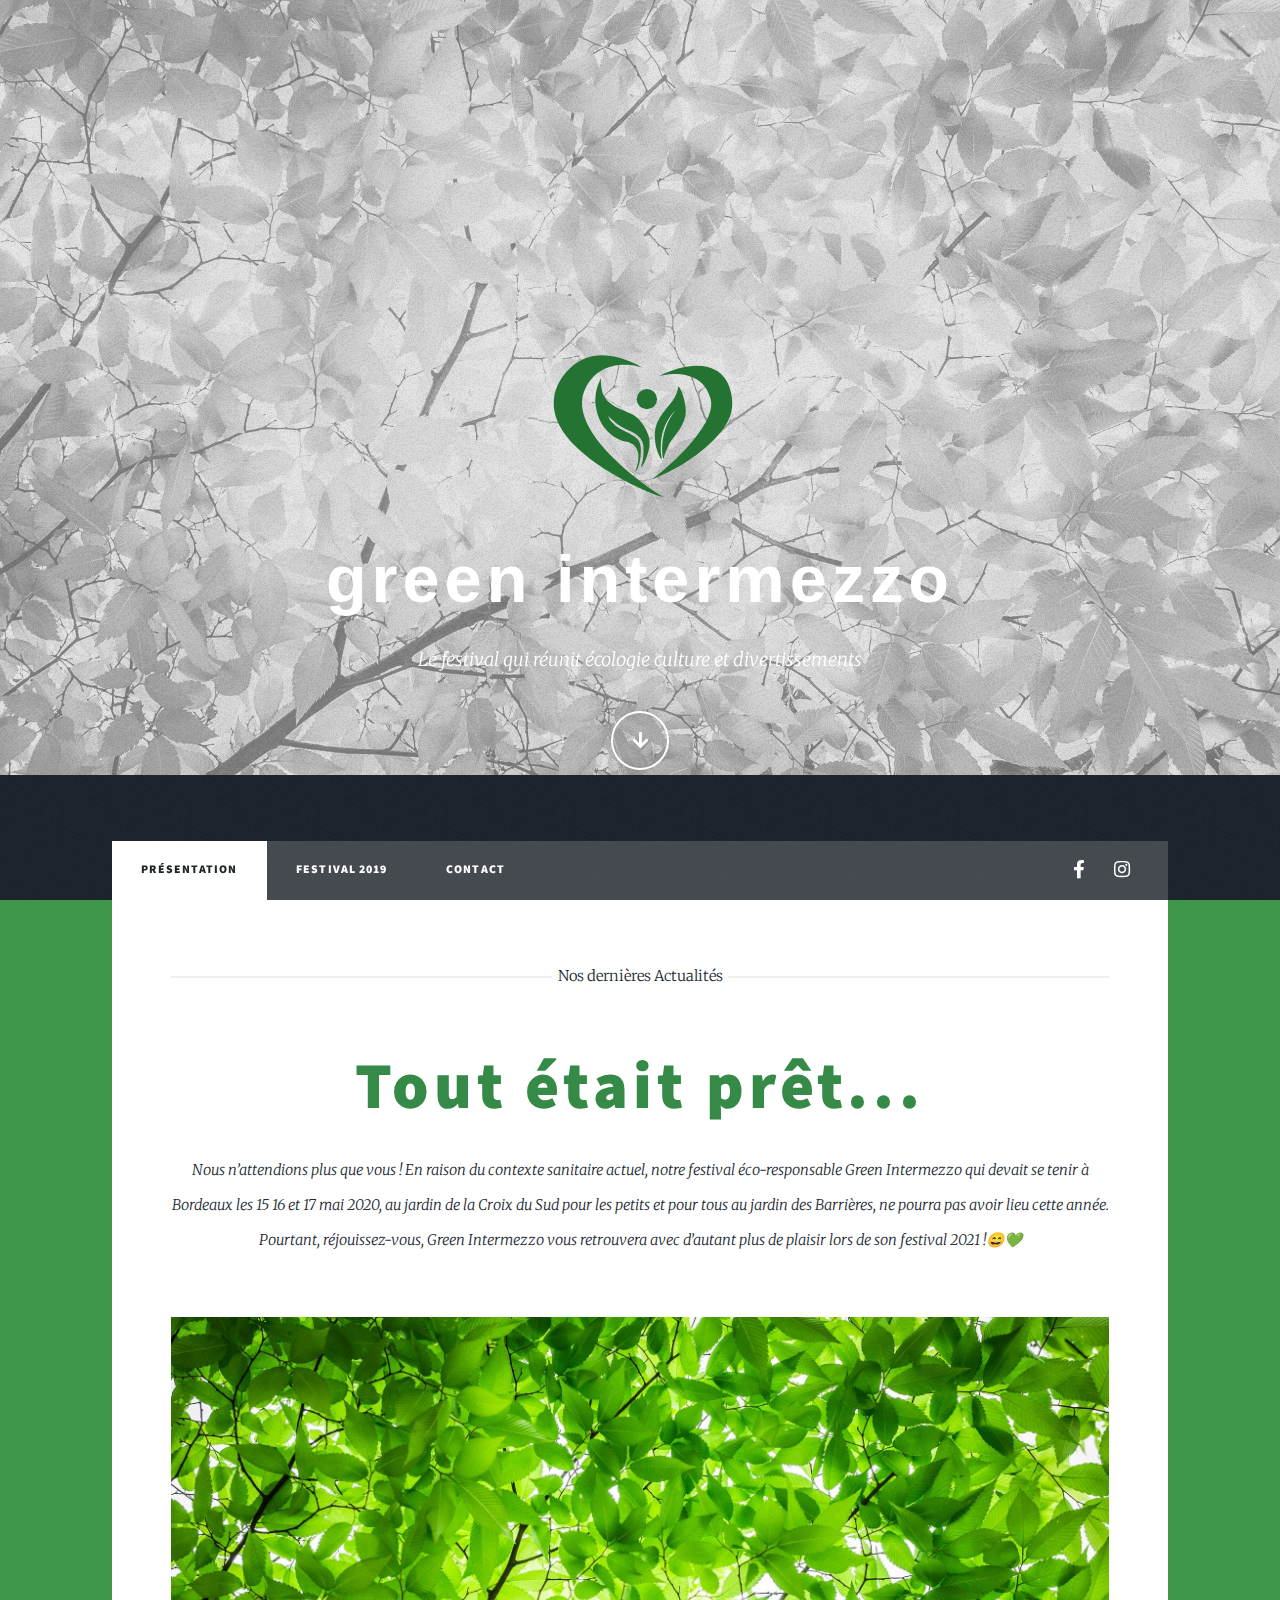
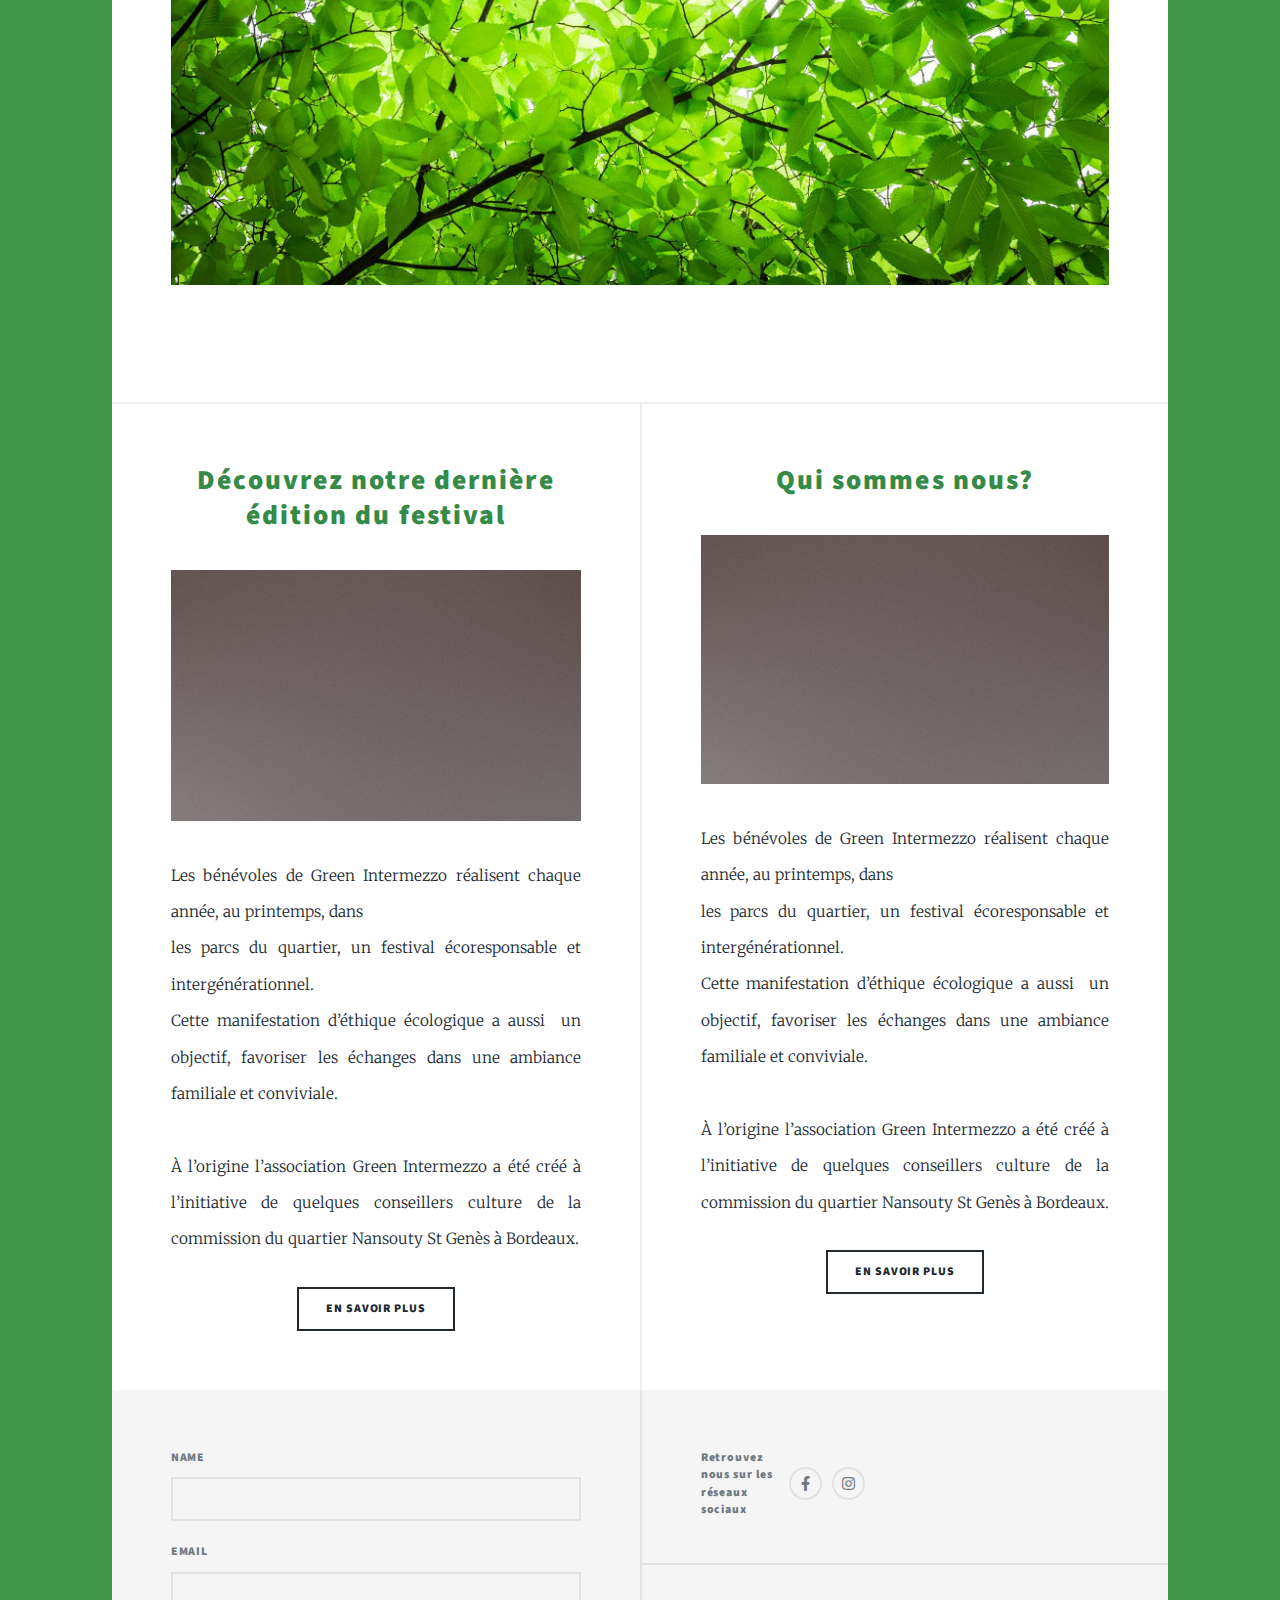
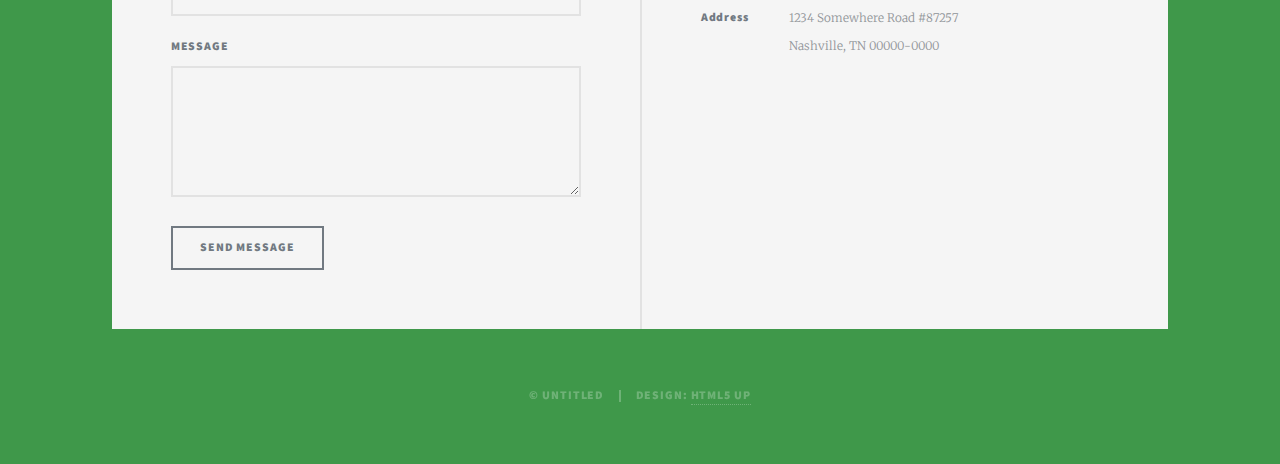
==== commit ed246e1a: "Octoboot - Mon Jul 06 2020 13:11:43 GMT+0200 (CEST)" ====
--- a/index.html
+++ b/index.html
@@ -7,7 +7,7 @@
 		<meta charset="utf-8" />
 		<meta name="viewport" content="width=device-width, initial-scale=1, user-scalable=no" />
 		<link rel="stylesheet" href="assets/css/main.css" />
-		<noscript>&amp;amp;amp;amp;amp;amp;amp;amp;amp;amp;amp;amp;amp;amp;amp;amp;amp;amp;amp;amp;amp;lt;link rel="stylesheet" href="assets/css/noscript.css" /&amp;amp;amp;amp;amp;amp;amp;amp;amp;amp;amp;amp;amp;amp;amp;amp;amp;amp;amp;amp;amp;gt;</noscript>
+		<noscript>&amp;amp;amp;amp;amp;amp;amp;amp;amp;amp;amp;amp;amp;amp;amp;amp;amp;amp;amp;amp;amp;amp;lt;link rel="stylesheet" href="assets/css/noscript.css" /&amp;amp;amp;amp;amp;amp;amp;amp;amp;amp;amp;amp;amp;amp;amp;amp;amp;amp;amp;amp;amp;amp;gt;</noscript>
 	</head>
 	<body>
 
@@ -61,11 +61,15 @@
 									<header>
 										
 										<h2 style="color: rgb(52, 138, 70); font-size: 27.3333px; border-left-color: rgb(52, 138, 70);">Découvrez notre dernière édition du festival</h2>
-									</header><iframe src="module/instagram.html?green.intermezzo|1587124952355" style="width: 100%; border: none; height: 876px;" class="1587124952355 ob_instagram"></iframe>
-									<a href="#" class="image fit"></a>
-
+									</header>
+									<a href="#" class="image fit"><img src="images/pic03.jpg" alt="" style="" /></a>
+									<p style="font-size: 15.3333px;">Les bénévoles de Green Intermezzo réalisent chaque année, au printemps, dans<br />
+les parcs du quartier, un festival écoresponsable et intergénérationnel.<br />
+Cette manifestation d’éthique écologique a aussi  un objectif, favoriser les échanges dans une ambiance familiale et conviviale.<br />
+<br />
+À l’origine l’association Green Intermezzo a été créé à l’initiative de quelques conseillers culture de la commission du quartier Nansouty St Genès à Bordeaux.</p>
 									<ul class="actions special">
-										<li><a href="https://www.instagram.com/green.intermezzo/" class="button cke_focus" target="_blank">EN SAVOIR plus</a></li>
+										<li><a href="#" class="button">EN SAVOIR PLUS</a></li>
 									</ul>
 								</article>
 								<article>
@@ -151,4 +155,5 @@
 			<script src="assets/js/browser.min.js"></script>
 			<script src="assets/js/breakpoints.min.js"></script>
 			<script src="assets/js/util.js"></script>
-			<script src="assets/js/main.js"></script><div id="navPanel"><nav></nav><a href="#navPanel" class="close" style="-webkit-tap-highlight-color: rgba(0, 0, 0, 0);"></a></div><div id="navPanel"><nav></nav><a href="#navPanel" class="close" style="-webkit-tap-highlight-color: rgba(0, 0, 0, 0);"></a></div><div id="navPanel"><nav></nav><a href="#navPanel" class="close" style="-webkit-tap-highlight-color: rgba(0, 0, 0, 0);"></a></div><div id="navPanel"><nav></nav><a href="#navPanel" class="close" style="-webkit-tap-highlight-color: rgba(0, 0, 0, 0);"></a></div><div id="navPanel"><nav></nav><a href="#navPanel" class="close" style="-webkit-tap-highlight-color: rgba(0, 0, 0, 0);"></a></div><div id="navPanel"><nav></nav><a href="#navPanel" class="close" style="-webkit-tap-highlight-color: rgba(0, 0, 0, 0);"></a></div><div id="navPanel"><nav></nav><a href="#navPanel" class="close" style="-webkit-tap-highlight-color: rgba(0, 0, 0, 0);"></a></div><div id="navPanel"><nav></nav><a href="#navPanel" class="close" style="-webkit-tap-highlight-color: rgba(0, 0, 0, 0);"></a></div><div id="navPanel"><nav></nav><a href="#navPanel" class="close" style="-webkit-tap-highlight-color: rgba(0, 0, 0, 0);"></a></div><div id="navPanel"><nav></nav><a href="#navPanel" class="close" style="-webkit-tap-highlight-color: rgba(0, 0, 0, 0);"></a></div><div id="navPanel"><nav></nav><a href="#navPanel" class="close" style="-webkit-tap-highlight-color: rgba(0, 0, 0, 0);"></a></div><div id="navPanel"><nav></nav><a href="#navPanel" class="close" style="-webkit-tap-highlight-color: rgba(0, 0, 0, 0);"></a></div><div id="navPanel"><nav></nav><a href="#navPanel" class="close" style="-webkit-tap-highlight-color: rgba(0, 0, 0, 0);"></a></div><div id="navPanel"><nav></nav><a href="#navPanel" class="close" style="-webkit-tap-highlight-color: rgba(0, 0, 0, 0);"></a></div><div id="navPanel"><nav></nav><a href="#navPanel" class="close" style="-webkit-tap-highlight-color: rgba(0, 0, 0, 0);"></a></div><div id="navPanel"><nav></nav><a href="#navPanel" class="close" style="-webkit-tap-highlight-color: rgba(0, 0, 0, 0);"></a></div><div id="navPanel"><nav></nav><a href="#navPanel" class="close" style="-webkit-tap-highlight-color: rgba(0, 0, 0, 0);"></a></div><div id="navPanel"><nav></nav><a href="#navPanel" class="close" style="-webkit-tap-highlight-color: rgba(0, 0, 0, 0);"></a></div><div id="navPanel"><nav></nav><a href="#navPanel" class="close" style="-webkit-tap-highlight-color: rgba(0, 0, 0, 0);"></a></div><div id="navPanel"><nav></nav><a href="#navPanel" class="close" style="-webkit-tap-highlight-color: rgba(0, 0, 0, 0);"></a></div><div id="navPanel"><nav></nav><a href="#navPanel" class="close" style="-webkit-tap-highlight-color: rgba(0, 0, 0, 0);"></a></div><div id="navPanel"><nav></nav><a href="#navPanel" class="close" style="-webkit-tap-highlight-color: rgba(0, 0, 0, 0);"></a></div></body></html>+			<script src="assets/js/main.js"></script><div id="navPanel"><nav></nav><a href="#navPanel" class="close" style="-webkit-tap-highlight-color: rgba(0, 0, 0, 0);"></a></div><div id="navPanel"><nav></nav><a href="#navPanel" class="close" style="-webkit-tap-highlight-color: rgba(0, 0, 0, 0);"></a></div><div id="navPanel"><nav></nav><a href="#navPanel" class="close" style="-webkit-tap-highlight-color: rgba(0, 0, 0, 0);"></a></div><div id="navPanel"><nav></nav><a href="#navPanel" class="close" style="-webkit-tap-highlight-color: rgba(0, 0, 0, 0);"></a></div><div id="navPanel"><nav></nav><a href="#navPanel" class="close" style="-webkit-tap-highlight-color: rgba(0, 0, 0, 0);"></a></div><div id="navPanel"><nav></nav><a href="#navPanel" class="close" style="-webkit-tap-highlight-color: rgba(0, 0, 0, 0);"></a></div><div id="navPanel"><nav></nav><a href="#navPanel" class="close" style="-webkit-tap-highlight-color: rgba(0, 0, 0, 0);"></a></div><div id="navPanel"><nav></nav><a href="#navPanel" class="close" style="-webkit-tap-highlight-color: rgba(0, 0, 0, 0);"></a></div><div id="navPanel"><nav></nav><a href="#navPanel" class="close" style="-webkit-tap-highlight-color: rgba(0, 0, 0, 0);"></a></div><div id="navPanel"><nav></nav><a href="#navPanel" class="close" style="-webkit-tap-highlight-color: rgba(0, 0, 0, 0);"></a></div><div id="navPanel"><nav></nav><a href="#navPanel" class="close" style="-webkit-tap-highlight-color: rgba(0, 0, 0, 0);"></a></div><div id="navPanel"><nav></nav><a href="#navPanel" class="close" style="-webkit-tap-highlight-color: rgba(0, 0, 0, 0);"></a></div><div id="navPanel"><nav></nav><a href="#navPanel" class="close" style="-webkit-tap-highlight-color: rgba(0, 0, 0, 0);"></a></div><div id="navPanel"><nav></nav><a href="#navPanel" class="close" style="-webkit-tap-highlight-color: rgba(0, 0, 0, 0);"></a></div><div id="navPanel"><nav></nav><a href="#navPanel" class="close" style="-webkit-tap-highlight-color: rgba(0, 0, 0, 0);"></a></div><div id="navPanel"><nav></nav><a href="#navPanel" class="close" style="-webkit-tap-highlight-color: rgba(0, 0, 0, 0);"></a></div><div id="navPanel"><nav></nav><a href="#navPanel" class="close" style="-webkit-tap-highlight-color: rgba(0, 0, 0, 0);"></a></div><div id="navPanel"><nav></nav><a href="#navPanel" class="close" style="-webkit-tap-highlight-color: rgba(0, 0, 0, 0);"></a></div><div id="navPanel"><nav></nav><a href="#navPanel" class="close" style="-webkit-tap-highlight-color: rgba(0, 0, 0, 0);"></a></div><div id="navPanel"><nav></nav><a href="#navPanel" class="close" style="-webkit-tap-highlight-color: rgba(0, 0, 0, 0);"></a></div><div id="navPanel"><nav></nav><a href="#navPanel" class="close" style="-webkit-tap-highlight-color: rgba(0, 0, 0, 0);"></a></div><div id="navPanel"><nav></nav><a href="#navPanel" class="close" style="-webkit-tap-highlight-color: rgba(0, 0, 0, 0);"></a></div><div id="navPanel"><nav></nav><a href="#navPanel" class="close" style="-webkit-tap-highlight-color: rgba(0, 0, 0, 0);"></a></div>
+</body></html>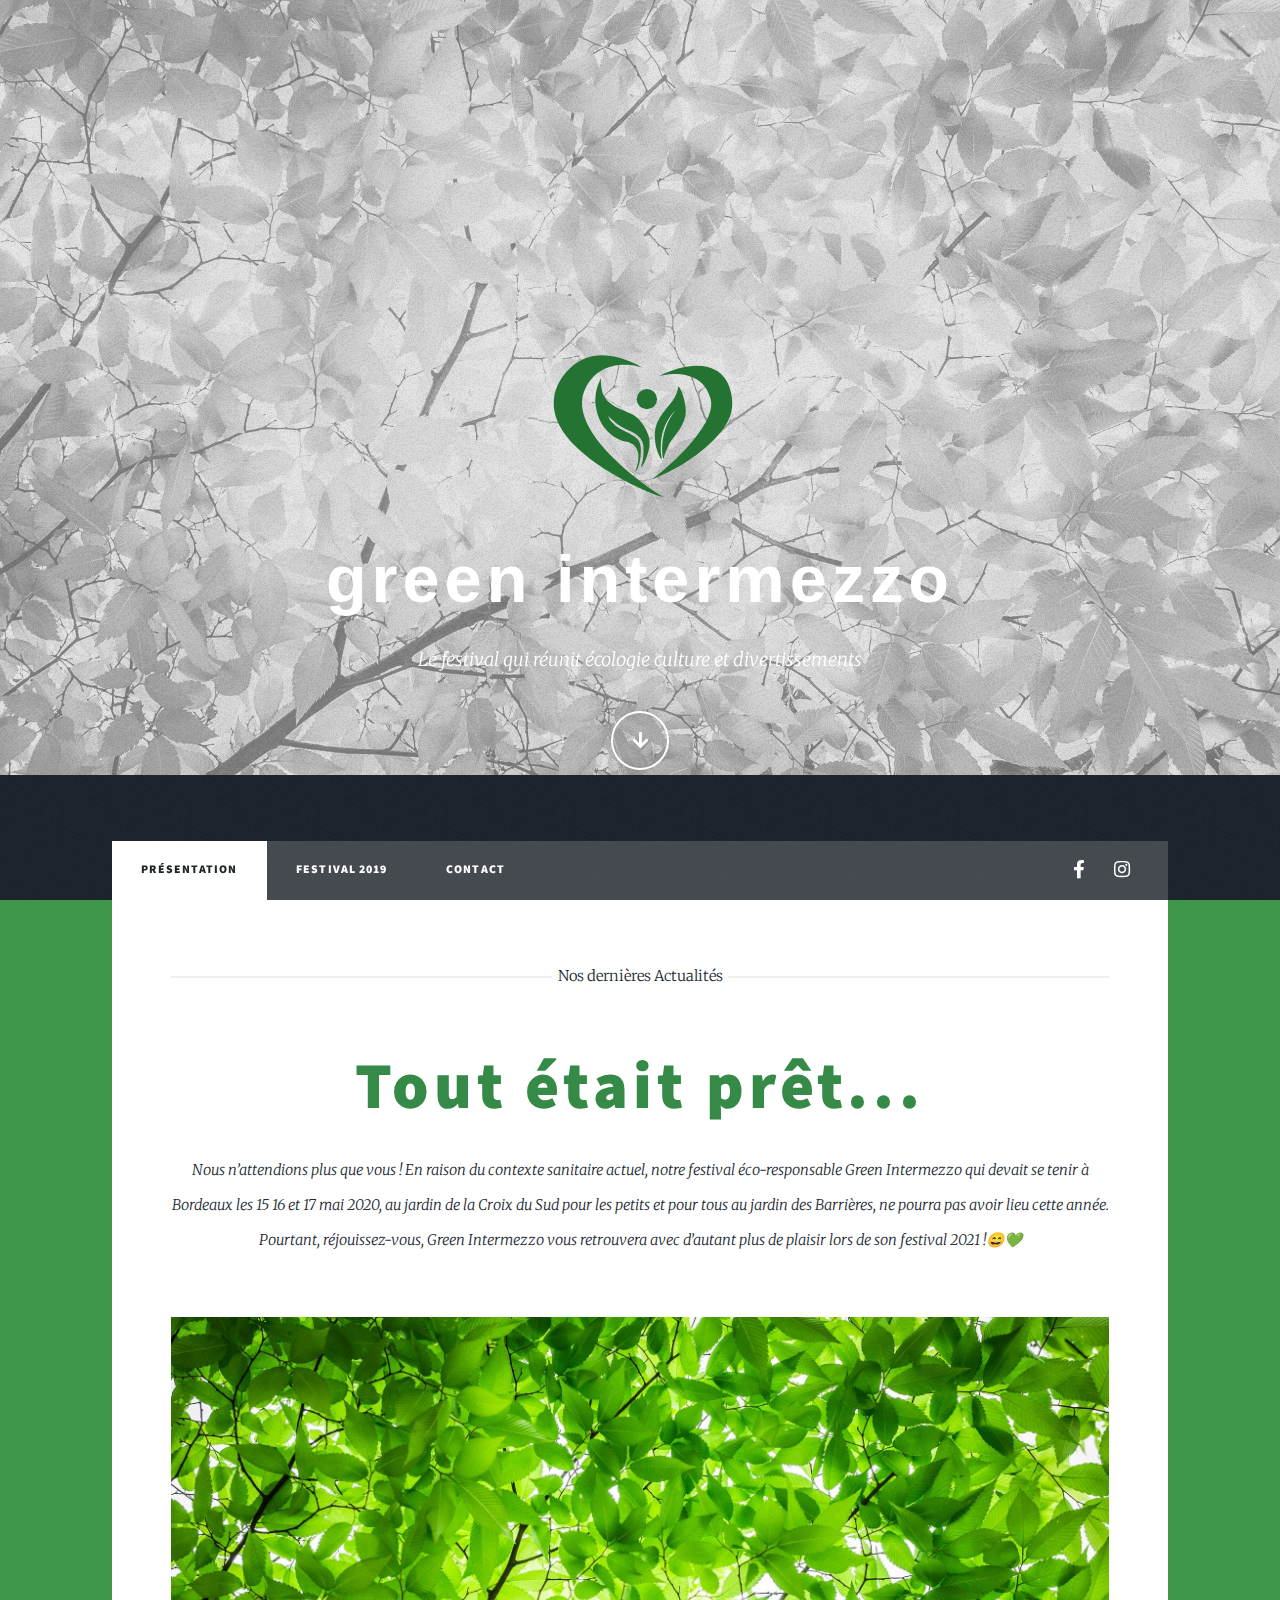
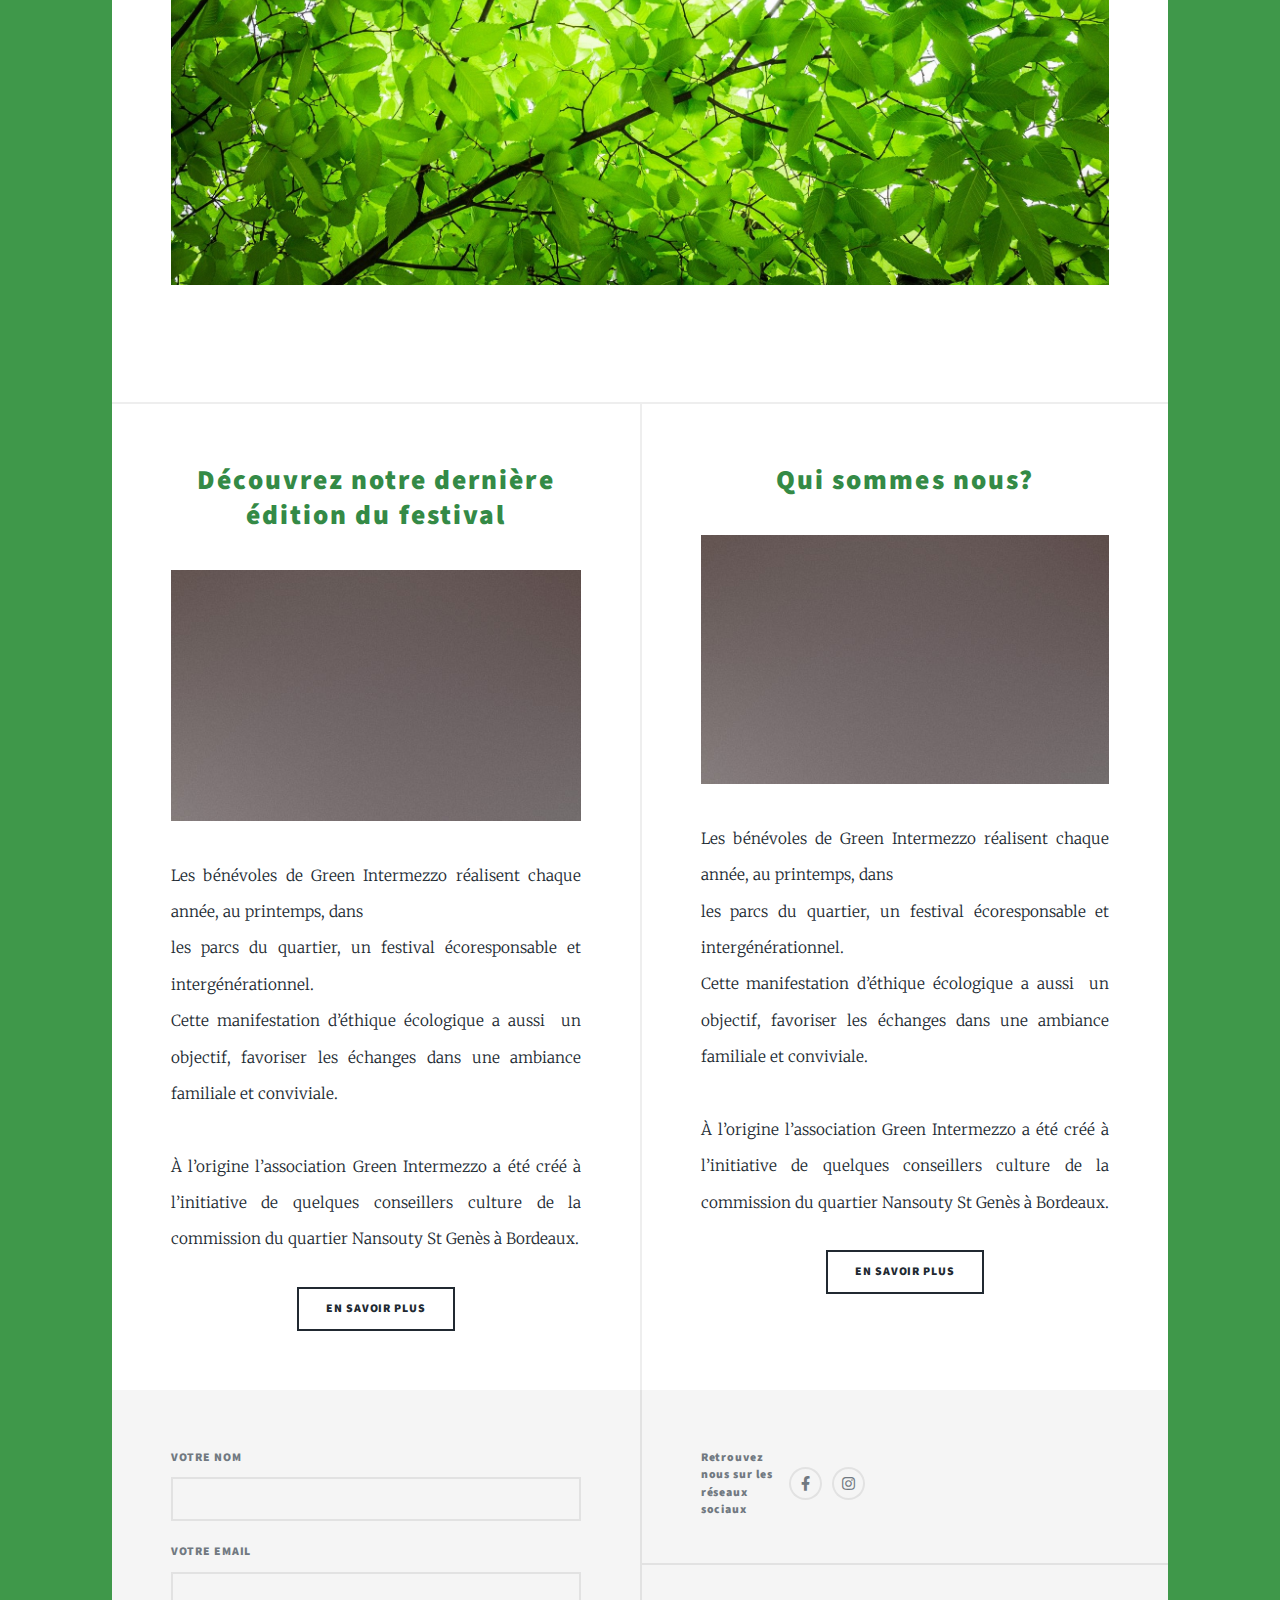
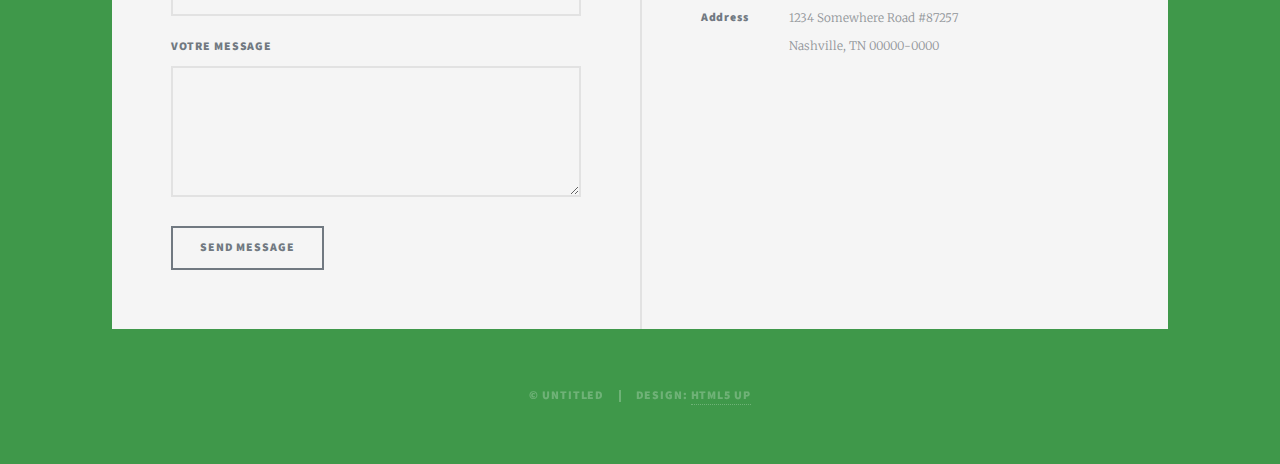
==== commit fd7917b5: "Octoboot - Mon Jul 06 2020 13:12:24 GMT+0200 (CEST)" ====
--- a/index.html
+++ b/index.html
@@ -7,7 +7,7 @@
 		<meta charset="utf-8" />
 		<meta name="viewport" content="width=device-width, initial-scale=1, user-scalable=no" />
 		<link rel="stylesheet" href="assets/css/main.css" />
-		<noscript>&amp;amp;amp;amp;amp;amp;amp;amp;amp;amp;amp;amp;amp;amp;amp;amp;amp;amp;amp;amp;amp;amp;lt;link rel="stylesheet" href="assets/css/noscript.css" /&amp;amp;amp;amp;amp;amp;amp;amp;amp;amp;amp;amp;amp;amp;amp;amp;amp;amp;amp;amp;amp;amp;gt;</noscript>
+		<noscript>&amp;amp;amp;amp;amp;amp;amp;amp;amp;amp;amp;amp;amp;amp;amp;amp;amp;amp;amp;amp;amp;amp;amp;lt;link rel="stylesheet" href="assets/css/noscript.css" /&amp;amp;amp;amp;amp;amp;amp;amp;amp;amp;amp;amp;amp;amp;amp;amp;amp;amp;amp;amp;amp;amp;amp;gt;</noscript>
 	</head>
 	<body>
 
@@ -104,15 +104,15 @@
 							<form method="post" action="#">
 								<div class="fields">
 									<div class="field">
-										<label for="name">Name</label>
+										<label for="name">Votre nom</label>
 										<input type="text" name="name" id="name" />
 									</div>
 									<div class="field">
-										<label for="email">Email</label>
+										<label for="email">votre Email</label>
 										<input type="text" name="email" id="email" />
 									</div>
 									<div class="field">
-										<label for="message">Message</label>
+										<label for="message">votre Message</label>
 										<textarea name="message" id="message" rows="3"></textarea>
 									</div>
 								</div>
@@ -155,5 +155,6 @@
 			<script src="assets/js/browser.min.js"></script>
 			<script src="assets/js/breakpoints.min.js"></script>
 			<script src="assets/js/util.js"></script>
-			<script src="assets/js/main.js"></script><div id="navPanel"><nav></nav><a href="#navPanel" class="close" style="-webkit-tap-highlight-color: rgba(0, 0, 0, 0);"></a></div><div id="navPanel"><nav></nav><a href="#navPanel" class="close" style="-webkit-tap-highlight-color: rgba(0, 0, 0, 0);"></a></div><div id="navPanel"><nav></nav><a href="#navPanel" class="close" style="-webkit-tap-highlight-color: rgba(0, 0, 0, 0);"></a></div><div id="navPanel"><nav></nav><a href="#navPanel" class="close" style="-webkit-tap-highlight-color: rgba(0, 0, 0, 0);"></a></div><div id="navPanel"><nav></nav><a href="#navPanel" class="close" style="-webkit-tap-highlight-color: rgba(0, 0, 0, 0);"></a></div><div id="navPanel"><nav></nav><a href="#navPanel" class="close" style="-webkit-tap-highlight-color: rgba(0, 0, 0, 0);"></a></div><div id="navPanel"><nav></nav><a href="#navPanel" class="close" style="-webkit-tap-highlight-color: rgba(0, 0, 0, 0);"></a></div><div id="navPanel"><nav></nav><a href="#navPanel" class="close" style="-webkit-tap-highlight-color: rgba(0, 0, 0, 0);"></a></div><div id="navPanel"><nav></nav><a href="#navPanel" class="close" style="-webkit-tap-highlight-color: rgba(0, 0, 0, 0);"></a></div><div id="navPanel"><nav></nav><a href="#navPanel" class="close" style="-webkit-tap-highlight-color: rgba(0, 0, 0, 0);"></a></div><div id="navPanel"><nav></nav><a href="#navPanel" class="close" style="-webkit-tap-highlight-color: rgba(0, 0, 0, 0);"></a></div><div id="navPanel"><nav></nav><a href="#navPanel" class="close" style="-webkit-tap-highlight-color: rgba(0, 0, 0, 0);"></a></div><div id="navPanel"><nav></nav><a href="#navPanel" class="close" style="-webkit-tap-highlight-color: rgba(0, 0, 0, 0);"></a></div><div id="navPanel"><nav></nav><a href="#navPanel" class="close" style="-webkit-tap-highlight-color: rgba(0, 0, 0, 0);"></a></div><div id="navPanel"><nav></nav><a href="#navPanel" class="close" style="-webkit-tap-highlight-color: rgba(0, 0, 0, 0);"></a></div><div id="navPanel"><nav></nav><a href="#navPanel" class="close" style="-webkit-tap-highlight-color: rgba(0, 0, 0, 0);"></a></div><div id="navPanel"><nav></nav><a href="#navPanel" class="close" style="-webkit-tap-highlight-color: rgba(0, 0, 0, 0);"></a></div><div id="navPanel"><nav></nav><a href="#navPanel" class="close" style="-webkit-tap-highlight-color: rgba(0, 0, 0, 0);"></a></div><div id="navPanel"><nav></nav><a href="#navPanel" class="close" style="-webkit-tap-highlight-color: rgba(0, 0, 0, 0);"></a></div><div id="navPanel"><nav></nav><a href="#navPanel" class="close" style="-webkit-tap-highlight-color: rgba(0, 0, 0, 0);"></a></div><div id="navPanel"><nav></nav><a href="#navPanel" class="close" style="-webkit-tap-highlight-color: rgba(0, 0, 0, 0);"></a></div><div id="navPanel"><nav></nav><a href="#navPanel" class="close" style="-webkit-tap-highlight-color: rgba(0, 0, 0, 0);"></a></div><div id="navPanel"><nav></nav><a href="#navPanel" class="close" style="-webkit-tap-highlight-color: rgba(0, 0, 0, 0);"></a></div>
+			<script src="assets/js/main.js"></script><div id="navPanel"><nav></nav><a href="#navPanel" class="close" style="-webkit-tap-highlight-color: rgba(0, 0, 0, 0);"></a></div><div id="navPanel"><nav></nav><a href="#navPanel" class="close" style="-webkit-tap-highlight-color: rgba(0, 0, 0, 0);"></a></div><div id="navPanel"><nav></nav><a href="#navPanel" class="close" style="-webkit-tap-highlight-color: rgba(0, 0, 0, 0);"></a></div><div id="navPanel"><nav></nav><a href="#navPanel" class="close" style="-webkit-tap-highlight-color: rgba(0, 0, 0, 0);"></a></div><div id="navPanel"><nav></nav><a href="#navPanel" class="close" style="-webkit-tap-highlight-color: rgba(0, 0, 0, 0);"></a></div><div id="navPanel"><nav></nav><a href="#navPanel" class="close" style="-webkit-tap-highlight-color: rgba(0, 0, 0, 0);"></a></div><div id="navPanel"><nav></nav><a href="#navPanel" class="close" style="-webkit-tap-highlight-color: rgba(0, 0, 0, 0);"></a></div><div id="navPanel"><nav></nav><a href="#navPanel" class="close" style="-webkit-tap-highlight-color: rgba(0, 0, 0, 0);"></a></div><div id="navPanel"><nav></nav><a href="#navPanel" class="close" style="-webkit-tap-highlight-color: rgba(0, 0, 0, 0);"></a></div><div id="navPanel"><nav></nav><a href="#navPanel" class="close" style="-webkit-tap-highlight-color: rgba(0, 0, 0, 0);"></a></div><div id="navPanel"><nav></nav><a href="#navPanel" class="close" style="-webkit-tap-highlight-color: rgba(0, 0, 0, 0);"></a></div><div id="navPanel"><nav></nav><a href="#navPanel" class="close" style="-webkit-tap-highlight-color: rgba(0, 0, 0, 0);"></a></div><div id="navPanel"><nav></nav><a href="#navPanel" class="close" style="-webkit-tap-highlight-color: rgba(0, 0, 0, 0);"></a></div><div id="navPanel"><nav></nav><a href="#navPanel" class="close" style="-webkit-tap-highlight-color: rgba(0, 0, 0, 0);"></a></div><div id="navPanel"><nav></nav><a href="#navPanel" class="close" style="-webkit-tap-highlight-color: rgba(0, 0, 0, 0);"></a></div><div id="navPanel"><nav></nav><a href="#navPanel" class="close" style="-webkit-tap-highlight-color: rgba(0, 0, 0, 0);"></a></div><div id="navPanel"><nav></nav><a href="#navPanel" class="close" style="-webkit-tap-highlight-color: rgba(0, 0, 0, 0);"></a></div><div id="navPanel"><nav></nav><a href="#navPanel" class="close" style="-webkit-tap-highlight-color: rgba(0, 0, 0, 0);"></a></div><div id="navPanel"><nav></nav><a href="#navPanel" class="close" style="-webkit-tap-highlight-color: rgba(0, 0, 0, 0);"></a></div><div id="navPanel"><nav></nav><a href="#navPanel" class="close" style="-webkit-tap-highlight-color: rgba(0, 0, 0, 0);"></a></div><div id="navPanel"><nav></nav><a href="#navPanel" class="close" style="-webkit-tap-highlight-color: rgba(0, 0, 0, 0);"></a></div><div id="navPanel"><nav></nav><a href="#navPanel" class="close" style="-webkit-tap-highlight-color: rgba(0, 0, 0, 0);"></a></div><div id="navPanel"><nav></nav><a href="#navPanel" class="close" style="-webkit-tap-highlight-color: rgba(0, 0, 0, 0);"></a></div><div id="navPanel"><nav></nav><a href="#navPanel" class="close" style="-webkit-tap-highlight-color: rgba(0, 0, 0, 0);"></a></div>
+
 </body></html>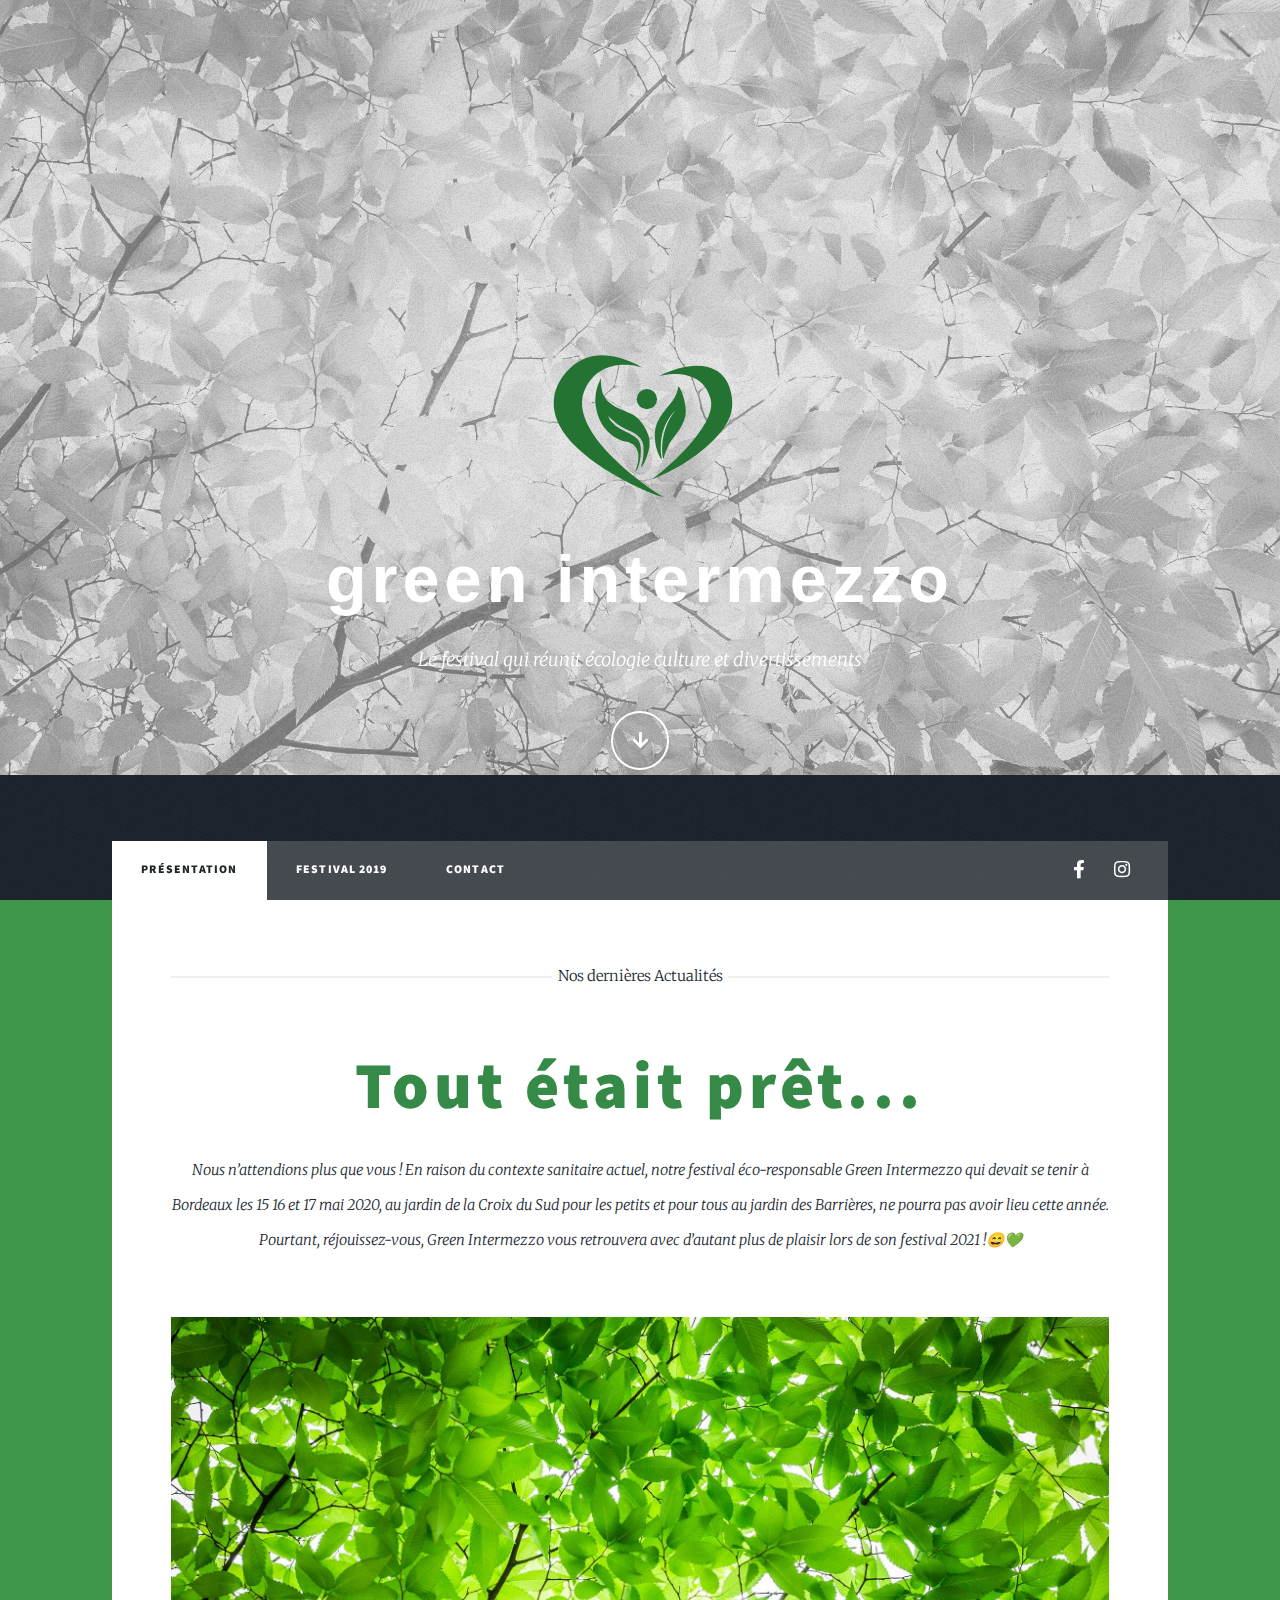
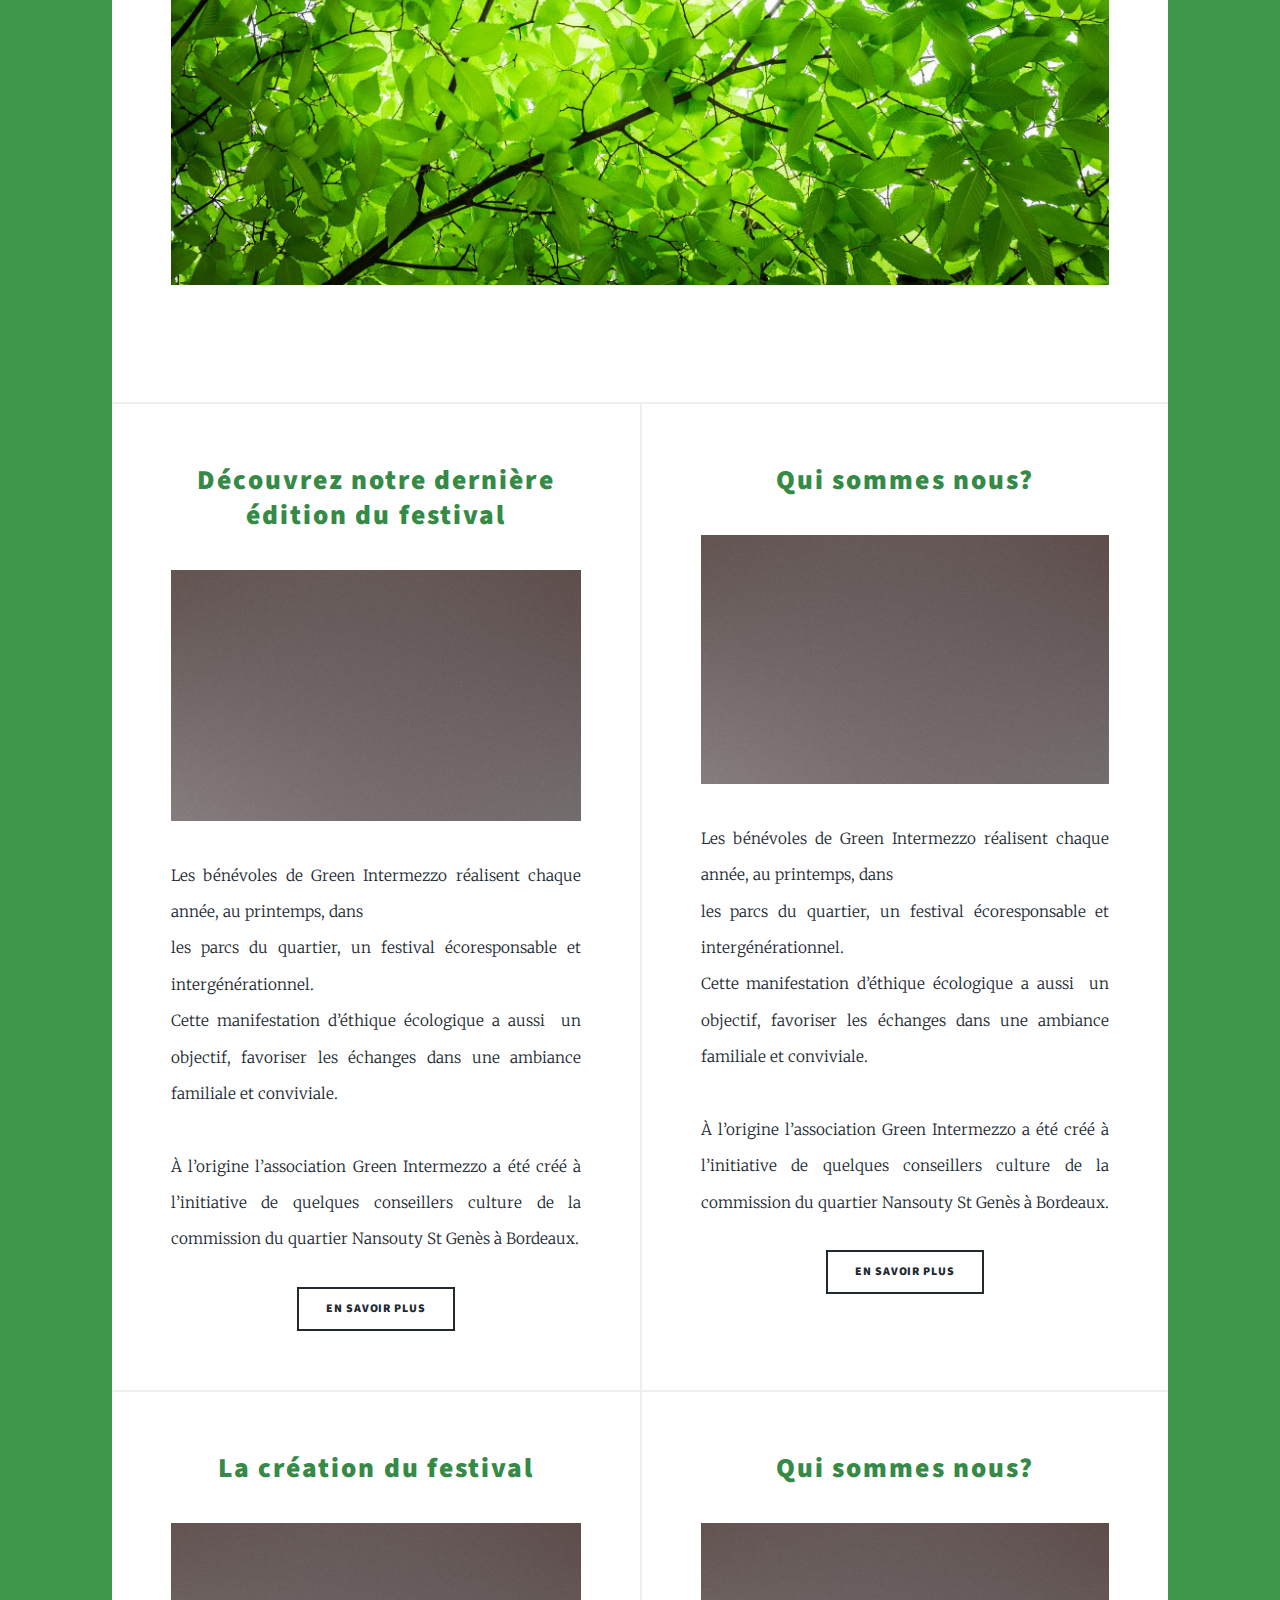
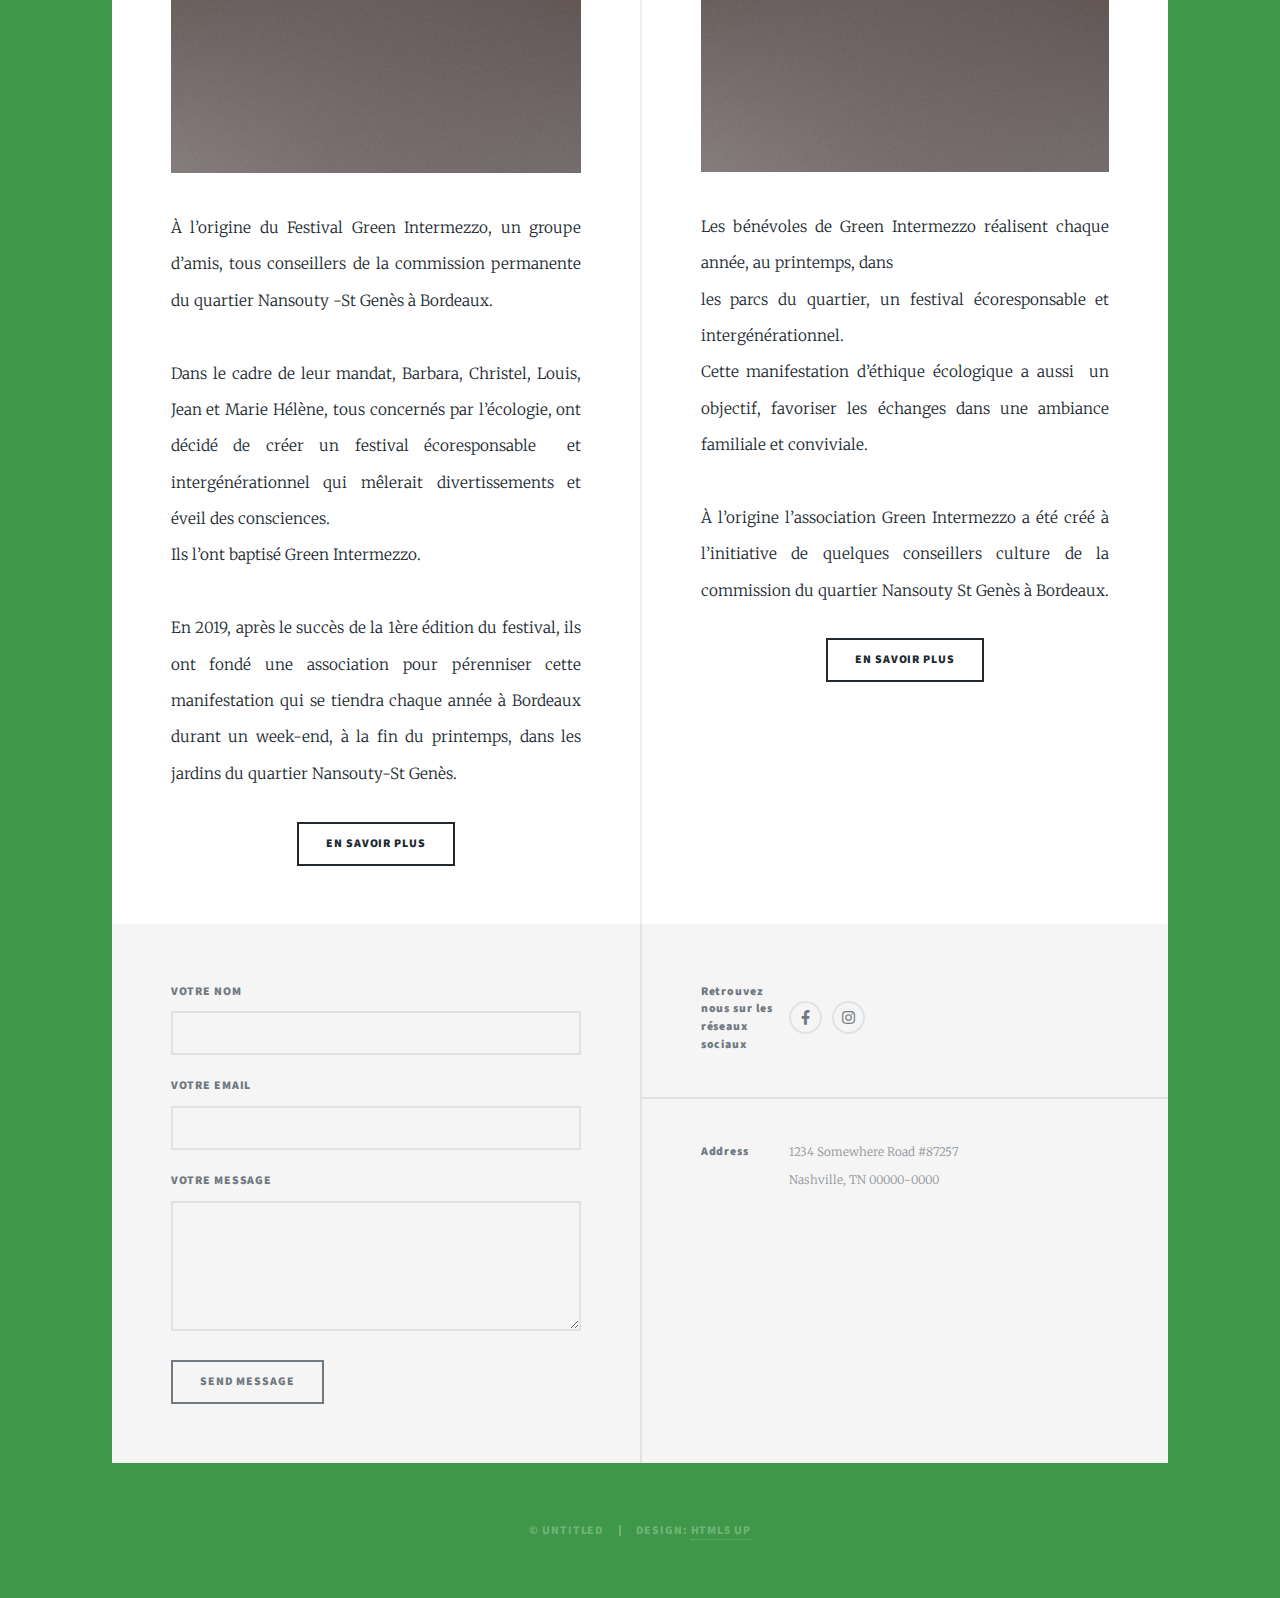
==== commit 3338f3f6: "Octoboot - Tue Nov 24 2020 10:23:16 GMT+0100 (CET)" ====
--- a/index.html
+++ b/index.html
@@ -1,13 +1,15 @@
-<!DOCTYPE html><!--
+<!DOCTYPE html>
+<!--
 	Massively by HTML5 UP
 	html5up.net | @ajlkn
 	Free for personal and commercial use under the CCA 3.0 license (html5up.net/license)
---><html xmlns="http://www.w3.org/1999/xhtml"><head>
+-->
+<html xmlns="http://www.w3.org/1999/xhtml"><head>
 		<title>Green Intermezzo</title>
 		<meta charset="utf-8" />
 		<meta name="viewport" content="width=device-width, initial-scale=1, user-scalable=no" />
 		<link rel="stylesheet" href="assets/css/main.css" />
-		<noscript>&amp;amp;amp;amp;amp;amp;amp;amp;amp;amp;amp;amp;amp;amp;amp;amp;amp;amp;amp;amp;amp;amp;amp;lt;link rel="stylesheet" href="assets/css/noscript.css" /&amp;amp;amp;amp;amp;amp;amp;amp;amp;amp;amp;amp;amp;amp;amp;amp;amp;amp;amp;amp;amp;amp;amp;gt;</noscript>
+		<noscript>&amp;amp;amp;amp;amp;amp;amp;amp;amp;amp;amp;amp;amp;amp;amp;amp;amp;amp;amp;amp;amp;amp;amp;amp;lt;link rel="stylesheet" href="assets/css/noscript.css" /&amp;amp;amp;amp;amp;amp;amp;amp;amp;amp;amp;amp;amp;amp;amp;amp;amp;amp;amp;amp;amp;amp;amp;amp;gt;</noscript>
 	</head>
 	<body>
 
@@ -15,7 +17,7 @@
 			<div id="wrapper" class="fade-in">
 
 				<!-- Intro -->
-					<div id="intro"><img src="uploads/logo.svg" alt="" style="&#10;    width: 240px;&#10;" title="" /><h1 style="font-size: 66.667px; font-family: &quot;Caviar Dreams&quot;, &quot;Caviar dream&quot;, sans-serif;">green intermezzo</h1>
+					<div id="intro"><img src="uploads/logo.svg" alt="" style="&#xA;    width: 240px;&#xA;" title="" /><h1 style="font-size: 66.667px; font-family: &quot;Caviar Dreams&quot;, &quot;Caviar dream&quot;, sans-serif;">green intermezzo</h1>
 
 <p style="font-family: &quot;Caviar Dreams&quot;, Merriweather, Georgia, serif;">Le festival qui réunit écologie culture et divertissements</p>
 
@@ -68,6 +70,42 @@
 Cette manifestation d’éthique écologique a aussi  un objectif, favoriser les échanges dans une ambiance familiale et conviviale.<br />
 <br />
 À l’origine l’association Green Intermezzo a été créé à l’initiative de quelques conseillers culture de la commission du quartier Nansouty St Genès à Bordeaux.</p>
+									<ul class="actions special">
+										<li><a href="#" class="button">EN SAVOIR PLUS</a></li>
+									</ul>
+								</article>
+								<article>
+									<header>
+										
+										<h2 style="color: rgb(52, 138, 70); font-size: 27.3333px; border-left-color: rgb(52, 138, 70);">Qui sommes nous?</h2>
+									</header>
+									<a href="#" class="image fit"><img src="images/pic03.jpg" alt="" style="" /></a>
+									<p style="font-size: 15.3333px;">Les bénévoles de Green Intermezzo réalisent chaque année, au printemps, dans<br />
+les parcs du quartier, un festival écoresponsable et intergénérationnel.<br />
+Cette manifestation d’éthique écologique a aussi  un objectif, favoriser les échanges dans une ambiance familiale et conviviale.<br />
+<br />
+À l’origine l’association Green Intermezzo a été créé à l’initiative de quelques conseillers culture de la commission du quartier Nansouty St Genès à Bordeaux.</p>
+									<ul class="actions special">
+										<li><a href="#" class="button">EN SAVOIR PLUS</a></li>
+									</ul>
+								</article>
+								
+								
+								
+								
+							</section><section class="posts">
+								<article>
+									<header>
+										
+										<h2 style="color: rgb(52, 138, 70); font-size: 27.3333px; border-left-color: rgb(52, 138, 70);">La création du festival</h2>
+									</header>
+									<a href="#" class="image fit"><img src="images/pic03.jpg" alt="" style="" /></a>
+									<p style="font-size: 15.3333px;">À l’origine du Festival Green Intermezzo, un groupe d’amis, tous conseillers de la commission permanente du quartier Nansouty -St Genès à Bordeaux.<br />
+<br />
+Dans le cadre de leur mandat, Barbara, Christel, Louis, Jean et <span class="il">Marie</span> <span class="il">Hélène</span>, tous concernés par l’écologie, ont décidé de créer un festival écoresponsable  et intergénérationnel qui mêlerait divertissements et éveil des consciences.<br />
+Ils l’ont baptisé Green Intermezzo.<br />
+<br />
+En 2019, après le succès de la 1ère édition du festival, ils ont fondé une association pour pérenniser cette manifestation qui se tiendra chaque année à Bordeaux durant un week-end, à la fin du printemps, dans les jardins du quartier Nansouty-St Genès.</p>
 									<ul class="actions special">
 										<li><a href="#" class="button">EN SAVOIR PLUS</a></li>
 									</ul>
@@ -155,6 +193,4 @@
 			<script src="assets/js/browser.min.js"></script>
 			<script src="assets/js/breakpoints.min.js"></script>
 			<script src="assets/js/util.js"></script>
-			<script src="assets/js/main.js"></script><div id="navPanel"><nav></nav><a href="#navPanel" class="close" style="-webkit-tap-highlight-color: rgba(0, 0, 0, 0);"></a></div><div id="navPanel"><nav></nav><a href="#navPanel" class="close" style="-webkit-tap-highlight-color: rgba(0, 0, 0, 0);"></a></div><div id="navPanel"><nav></nav><a href="#navPanel" class="close" style="-webkit-tap-highlight-color: rgba(0, 0, 0, 0);"></a></div><div id="navPanel"><nav></nav><a href="#navPanel" class="close" style="-webkit-tap-highlight-color: rgba(0, 0, 0, 0);"></a></div><div id="navPanel"><nav></nav><a href="#navPanel" class="close" style="-webkit-tap-highlight-color: rgba(0, 0, 0, 0);"></a></div><div id="navPanel"><nav></nav><a href="#navPanel" class="close" style="-webkit-tap-highlight-color: rgba(0, 0, 0, 0);"></a></div><div id="navPanel"><nav></nav><a href="#navPanel" class="close" style="-webkit-tap-highlight-color: rgba(0, 0, 0, 0);"></a></div><div id="navPanel"><nav></nav><a href="#navPanel" class="close" style="-webkit-tap-highlight-color: rgba(0, 0, 0, 0);"></a></div><div id="navPanel"><nav></nav><a href="#navPanel" class="close" style="-webkit-tap-highlight-color: rgba(0, 0, 0, 0);"></a></div><div id="navPanel"><nav></nav><a href="#navPanel" class="close" style="-webkit-tap-highlight-color: rgba(0, 0, 0, 0);"></a></div><div id="navPanel"><nav></nav><a href="#navPanel" class="close" style="-webkit-tap-highlight-color: rgba(0, 0, 0, 0);"></a></div><div id="navPanel"><nav></nav><a href="#navPanel" class="close" style="-webkit-tap-highlight-color: rgba(0, 0, 0, 0);"></a></div><div id="navPanel"><nav></nav><a href="#navPanel" class="close" style="-webkit-tap-highlight-color: rgba(0, 0, 0, 0);"></a></div><div id="navPanel"><nav></nav><a href="#navPanel" class="close" style="-webkit-tap-highlight-color: rgba(0, 0, 0, 0);"></a></div><div id="navPanel"><nav></nav><a href="#navPanel" class="close" style="-webkit-tap-highlight-color: rgba(0, 0, 0, 0);"></a></div><div id="navPanel"><nav></nav><a href="#navPanel" class="close" style="-webkit-tap-highlight-color: rgba(0, 0, 0, 0);"></a></div><div id="navPanel"><nav></nav><a href="#navPanel" class="close" style="-webkit-tap-highlight-color: rgba(0, 0, 0, 0);"></a></div><div id="navPanel"><nav></nav><a href="#navPanel" class="close" style="-webkit-tap-highlight-color: rgba(0, 0, 0, 0);"></a></div><div id="navPanel"><nav></nav><a href="#navPanel" class="close" style="-webkit-tap-highlight-color: rgba(0, 0, 0, 0);"></a></div><div id="navPanel"><nav></nav><a href="#navPanel" class="close" style="-webkit-tap-highlight-color: rgba(0, 0, 0, 0);"></a></div><div id="navPanel"><nav></nav><a href="#navPanel" class="close" style="-webkit-tap-highlight-color: rgba(0, 0, 0, 0);"></a></div><div id="navPanel"><nav></nav><a href="#navPanel" class="close" style="-webkit-tap-highlight-color: rgba(0, 0, 0, 0);"></a></div><div id="navPanel"><nav></nav><a href="#navPanel" class="close" style="-webkit-tap-highlight-color: rgba(0, 0, 0, 0);"></a></div><div id="navPanel"><nav></nav><a href="#navPanel" class="close" style="-webkit-tap-highlight-color: rgba(0, 0, 0, 0);"></a></div>
-
-</body></html>+			<script src="assets/js/main.js"></script><div id="navPanel"><nav></nav><a href="#navPanel" class="close"></a></div><div id="navPanel"><nav></nav><a href="#navPanel" class="close" style="-webkit-tap-highlight-color: rgba(0, 0, 0, 0);"></a></div><div id="navPanel"><nav></nav><a href="#navPanel" class="close" style="-webkit-tap-highlight-color: rgba(0, 0, 0, 0);"></a></div><div id="navPanel"><nav></nav><a href="#navPanel" class="close" style="-webkit-tap-highlight-color: rgba(0, 0, 0, 0);"></a></div><div id="navPanel"><nav></nav><a href="#navPanel" class="close" style="-webkit-tap-highlight-color: rgba(0, 0, 0, 0);"></a></div><div id="navPanel"><nav></nav><a href="#navPanel" class="close" style="-webkit-tap-highlight-color: rgba(0, 0, 0, 0);"></a></div><div id="navPanel"><nav></nav><a href="#navPanel" class="close" style="-webkit-tap-highlight-color: rgba(0, 0, 0, 0);"></a></div><div id="navPanel"><nav></nav><a href="#navPanel" class="close" style="-webkit-tap-highlight-color: rgba(0, 0, 0, 0);"></a></div><div id="navPanel"><nav></nav><a href="#navPanel" class="close" style="-webkit-tap-highlight-color: rgba(0, 0, 0, 0);"></a></div><div id="navPanel"><nav></nav><a href="#navPanel" class="close" style="-webkit-tap-highlight-color: rgba(0, 0, 0, 0);"></a></div><div id="navPanel"><nav></nav><a href="#navPanel" class="close" style="-webkit-tap-highlight-color: rgba(0, 0, 0, 0);"></a></div><div id="navPanel"><nav></nav><a href="#navPanel" class="close" style="-webkit-tap-highlight-color: rgba(0, 0, 0, 0);"></a></div><div id="navPanel"><nav></nav><a href="#navPanel" class="close" style="-webkit-tap-highlight-color: rgba(0, 0, 0, 0);"></a></div><div id="navPanel"><nav></nav><a href="#navPanel" class="close" style="-webkit-tap-highlight-color: rgba(0, 0, 0, 0);"></a></div><div id="navPanel"><nav></nav><a href="#navPanel" class="close" style="-webkit-tap-highlight-color: rgba(0, 0, 0, 0);"></a></div><div id="navPanel"><nav></nav><a href="#navPanel" class="close" style="-webkit-tap-highlight-color: rgba(0, 0, 0, 0);"></a></div><div id="navPanel"><nav></nav><a href="#navPanel" class="close" style="-webkit-tap-highlight-color: rgba(0, 0, 0, 0);"></a></div><div id="navPanel"><nav></nav><a href="#navPanel" class="close" style="-webkit-tap-highlight-color: rgba(0, 0, 0, 0);"></a></div><div id="navPanel"><nav></nav><a href="#navPanel" class="close" style="-webkit-tap-highlight-color: rgba(0, 0, 0, 0);"></a></div><div id="navPanel"><nav></nav><a href="#navPanel" class="close" style="-webkit-tap-highlight-color: rgba(0, 0, 0, 0);"></a></div><div id="navPanel"><nav></nav><a href="#navPanel" class="close" style="-webkit-tap-highlight-color: rgba(0, 0, 0, 0);"></a></div><div id="navPanel"><nav></nav><a href="#navPanel" class="close" style="-webkit-tap-highlight-color: rgba(0, 0, 0, 0);"></a></div><div id="navPanel"><nav></nav><a href="#navPanel" class="close" style="-webkit-tap-highlight-color: rgba(0, 0, 0, 0);"></a></div><div id="navPanel"><nav></nav><a href="#navPanel" class="close" style="-webkit-tap-highlight-color: rgba(0, 0, 0, 0);"></a></div><div id="navPanel"><nav></nav><a href="#navPanel" class="close" style="-webkit-tap-highlight-color: rgba(0, 0, 0, 0);"></a></div></body></html>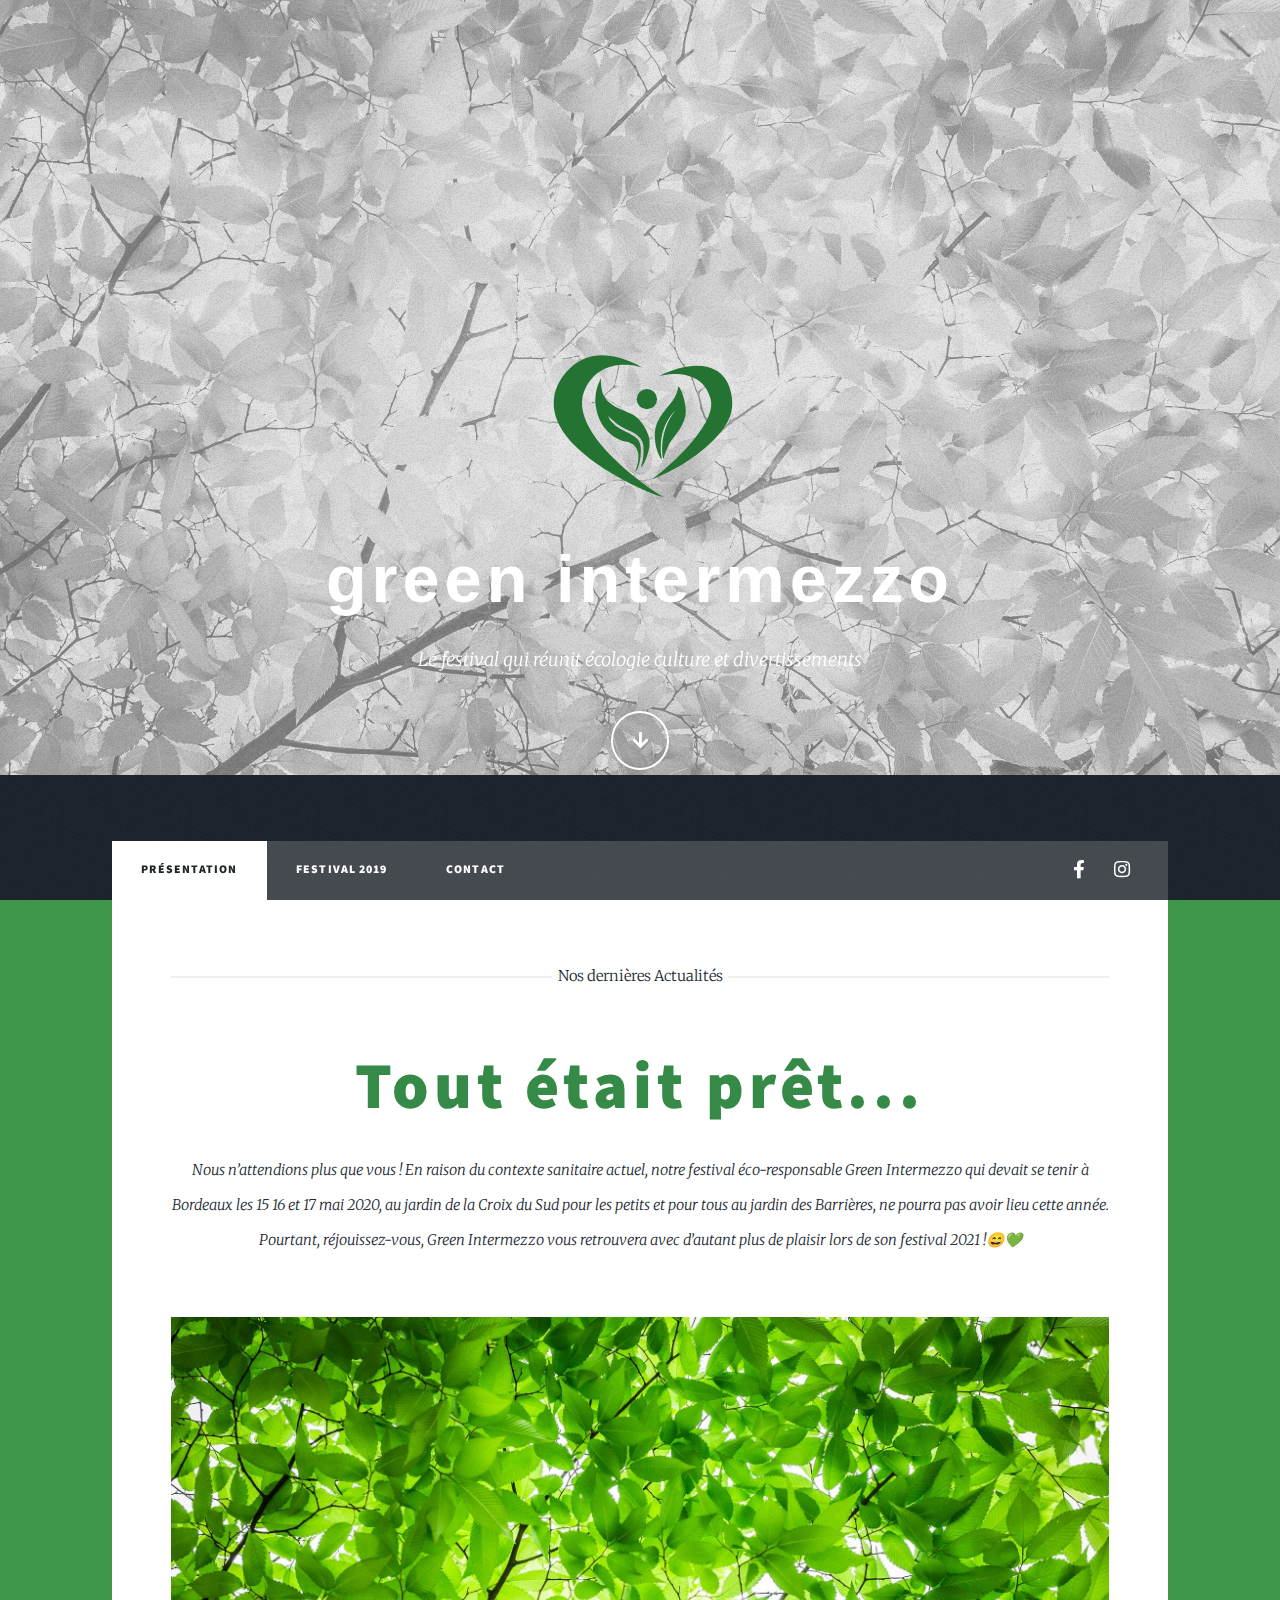
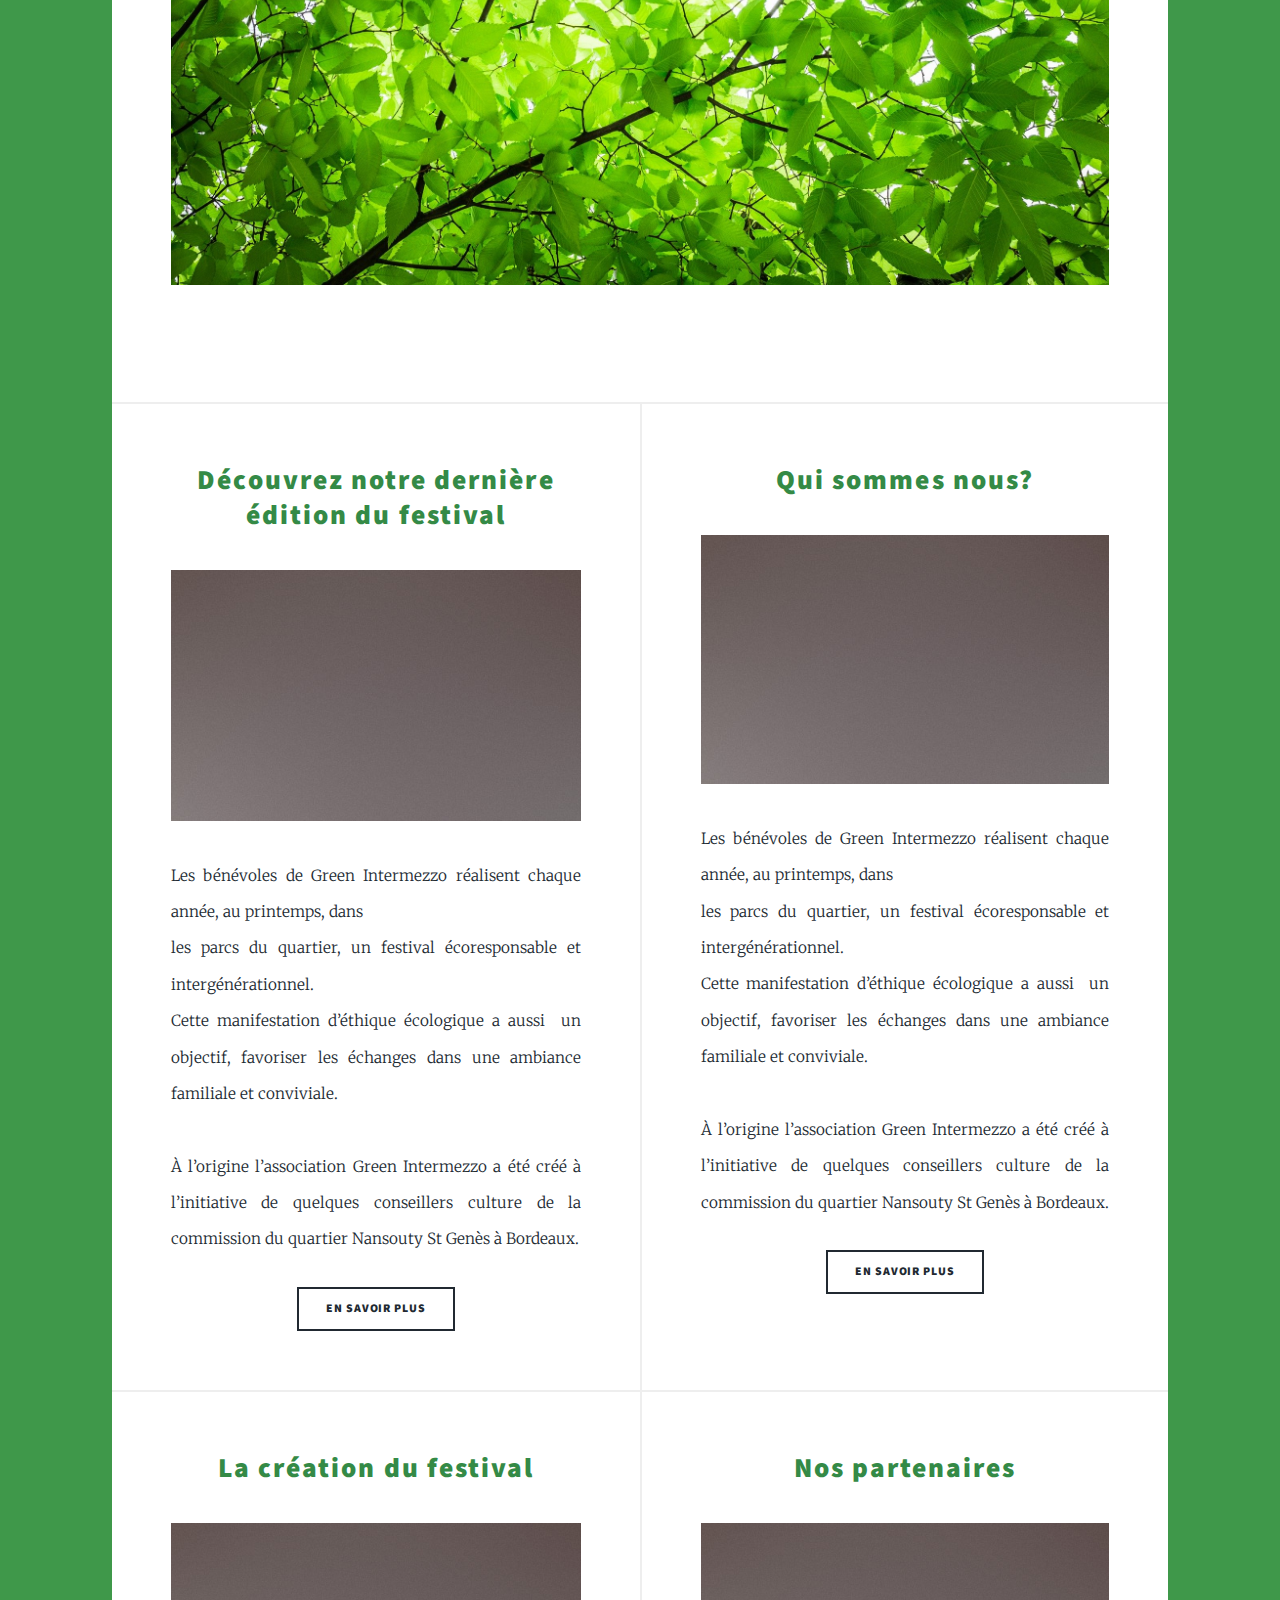
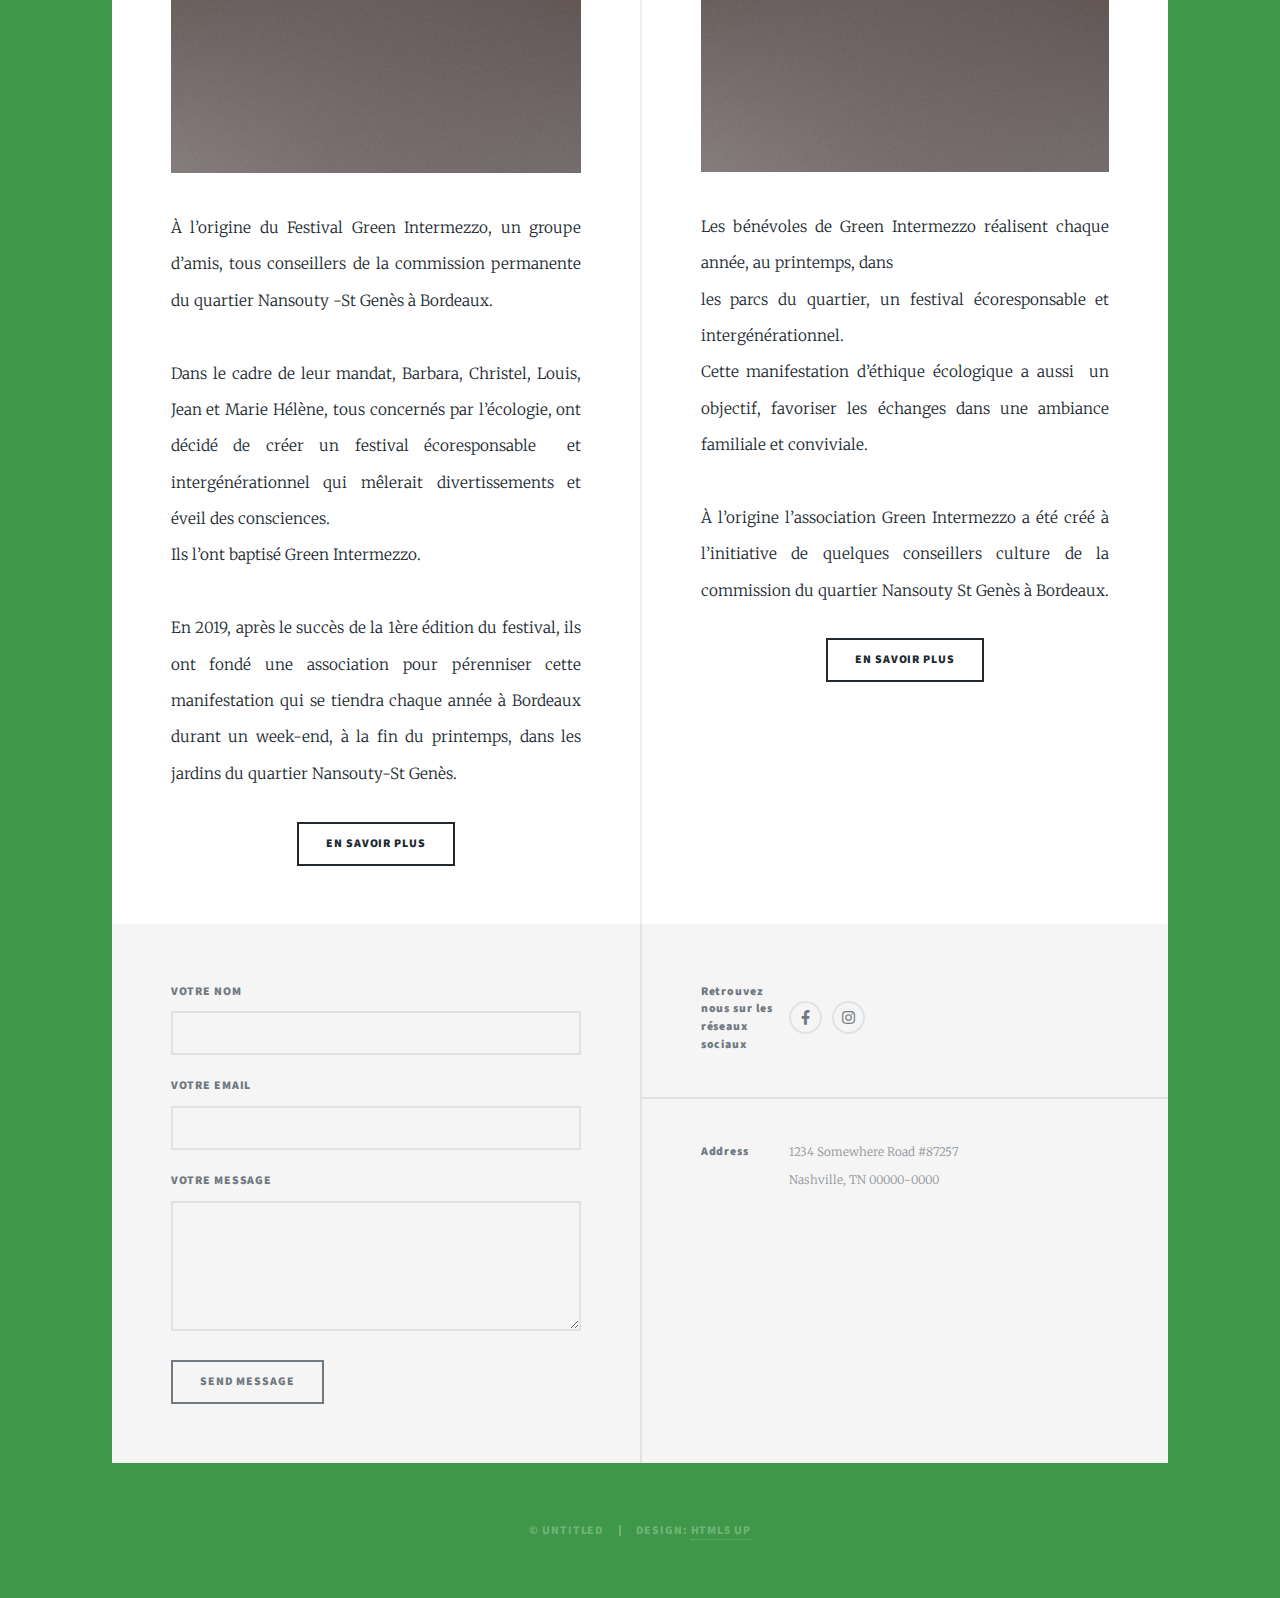
==== commit 0f5aa6e6: "Octoboot - Tue Nov 24 2020 10:24:12 GMT+0100 (CET)" ====
--- a/index.html
+++ b/index.html
@@ -9,7 +9,7 @@
 		<meta charset="utf-8" />
 		<meta name="viewport" content="width=device-width, initial-scale=1, user-scalable=no" />
 		<link rel="stylesheet" href="assets/css/main.css" />
-		<noscript>&amp;amp;amp;amp;amp;amp;amp;amp;amp;amp;amp;amp;amp;amp;amp;amp;amp;amp;amp;amp;amp;amp;amp;amp;lt;link rel="stylesheet" href="assets/css/noscript.css" /&amp;amp;amp;amp;amp;amp;amp;amp;amp;amp;amp;amp;amp;amp;amp;amp;amp;amp;amp;amp;amp;amp;amp;amp;gt;</noscript>
+		<noscript>&amp;amp;amp;amp;amp;amp;amp;amp;amp;amp;amp;amp;amp;amp;amp;amp;amp;amp;amp;amp;amp;amp;amp;amp;amp;lt;link rel="stylesheet" href="assets/css/noscript.css" /&amp;amp;amp;amp;amp;amp;amp;amp;amp;amp;amp;amp;amp;amp;amp;amp;amp;amp;amp;amp;amp;amp;amp;amp;amp;gt;</noscript>
 	</head>
 	<body>
 
@@ -113,7 +113,7 @@
 								<article>
 									<header>
 										
-										<h2 style="color: rgb(52, 138, 70); font-size: 27.3333px; border-left-color: rgb(52, 138, 70);">Qui sommes nous?</h2>
+										<h2 style="color: rgb(52, 138, 70); font-size: 27.3333px; border-left-color: rgb(52, 138, 70);">Nos partenaires</h2>
 									</header>
 									<a href="#" class="image fit"><img src="images/pic03.jpg" alt="" style="" /></a>
 									<p style="font-size: 15.3333px;">Les bénévoles de Green Intermezzo réalisent chaque année, au printemps, dans<br />
@@ -193,4 +193,6 @@
 			<script src="assets/js/browser.min.js"></script>
 			<script src="assets/js/breakpoints.min.js"></script>
 			<script src="assets/js/util.js"></script>
-			<script src="assets/js/main.js"></script><div id="navPanel"><nav></nav><a href="#navPanel" class="close"></a></div><div id="navPanel"><nav></nav><a href="#navPanel" class="close" style="-webkit-tap-highlight-color: rgba(0, 0, 0, 0);"></a></div><div id="navPanel"><nav></nav><a href="#navPanel" class="close" style="-webkit-tap-highlight-color: rgba(0, 0, 0, 0);"></a></div><div id="navPanel"><nav></nav><a href="#navPanel" class="close" style="-webkit-tap-highlight-color: rgba(0, 0, 0, 0);"></a></div><div id="navPanel"><nav></nav><a href="#navPanel" class="close" style="-webkit-tap-highlight-color: rgba(0, 0, 0, 0);"></a></div><div id="navPanel"><nav></nav><a href="#navPanel" class="close" style="-webkit-tap-highlight-color: rgba(0, 0, 0, 0);"></a></div><div id="navPanel"><nav></nav><a href="#navPanel" class="close" style="-webkit-tap-highlight-color: rgba(0, 0, 0, 0);"></a></div><div id="navPanel"><nav></nav><a href="#navPanel" class="close" style="-webkit-tap-highlight-color: rgba(0, 0, 0, 0);"></a></div><div id="navPanel"><nav></nav><a href="#navPanel" class="close" style="-webkit-tap-highlight-color: rgba(0, 0, 0, 0);"></a></div><div id="navPanel"><nav></nav><a href="#navPanel" class="close" style="-webkit-tap-highlight-color: rgba(0, 0, 0, 0);"></a></div><div id="navPanel"><nav></nav><a href="#navPanel" class="close" style="-webkit-tap-highlight-color: rgba(0, 0, 0, 0);"></a></div><div id="navPanel"><nav></nav><a href="#navPanel" class="close" style="-webkit-tap-highlight-color: rgba(0, 0, 0, 0);"></a></div><div id="navPanel"><nav></nav><a href="#navPanel" class="close" style="-webkit-tap-highlight-color: rgba(0, 0, 0, 0);"></a></div><div id="navPanel"><nav></nav><a href="#navPanel" class="close" style="-webkit-tap-highlight-color: rgba(0, 0, 0, 0);"></a></div><div id="navPanel"><nav></nav><a href="#navPanel" class="close" style="-webkit-tap-highlight-color: rgba(0, 0, 0, 0);"></a></div><div id="navPanel"><nav></nav><a href="#navPanel" class="close" style="-webkit-tap-highlight-color: rgba(0, 0, 0, 0);"></a></div><div id="navPanel"><nav></nav><a href="#navPanel" class="close" style="-webkit-tap-highlight-color: rgba(0, 0, 0, 0);"></a></div><div id="navPanel"><nav></nav><a href="#navPanel" class="close" style="-webkit-tap-highlight-color: rgba(0, 0, 0, 0);"></a></div><div id="navPanel"><nav></nav><a href="#navPanel" class="close" style="-webkit-tap-highlight-color: rgba(0, 0, 0, 0);"></a></div><div id="navPanel"><nav></nav><a href="#navPanel" class="close" style="-webkit-tap-highlight-color: rgba(0, 0, 0, 0);"></a></div><div id="navPanel"><nav></nav><a href="#navPanel" class="close" style="-webkit-tap-highlight-color: rgba(0, 0, 0, 0);"></a></div><div id="navPanel"><nav></nav><a href="#navPanel" class="close" style="-webkit-tap-highlight-color: rgba(0, 0, 0, 0);"></a></div><div id="navPanel"><nav></nav><a href="#navPanel" class="close" style="-webkit-tap-highlight-color: rgba(0, 0, 0, 0);"></a></div><div id="navPanel"><nav></nav><a href="#navPanel" class="close" style="-webkit-tap-highlight-color: rgba(0, 0, 0, 0);"></a></div><div id="navPanel"><nav></nav><a href="#navPanel" class="close" style="-webkit-tap-highlight-color: rgba(0, 0, 0, 0);"></a></div></body></html>+			<script src="assets/js/main.js"></script><div id="navPanel"><nav></nav><a href="#navPanel" class="close"></a></div><div id="navPanel"><nav></nav><a href="#navPanel" class="close"></a></div><div id="navPanel"><nav></nav><a href="#navPanel" class="close" style="-webkit-tap-highlight-color: rgba(0, 0, 0, 0);"></a></div><div id="navPanel"><nav></nav><a href="#navPanel" class="close" style="-webkit-tap-highlight-color: rgba(0, 0, 0, 0);"></a></div><div id="navPanel"><nav></nav><a href="#navPanel" class="close" style="-webkit-tap-highlight-color: rgba(0, 0, 0, 0);"></a></div><div id="navPanel"><nav></nav><a href="#navPanel" class="close" style="-webkit-tap-highlight-color: rgba(0, 0, 0, 0);"></a></div><div id="navPanel"><nav></nav><a href="#navPanel" class="close" style="-webkit-tap-highlight-color: rgba(0, 0, 0, 0);"></a></div><div id="navPanel"><nav></nav><a href="#navPanel" class="close" style="-webkit-tap-highlight-color: rgba(0, 0, 0, 0);"></a></div><div id="navPanel"><nav></nav><a href="#navPanel" class="close" style="-webkit-tap-highlight-color: rgba(0, 0, 0, 0);"></a></div><div id="navPanel"><nav></nav><a href="#navPanel" class="close" style="-webkit-tap-highlight-color: rgba(0, 0, 0, 0);"></a></div><div id="navPanel"><nav></nav><a href="#navPanel" class="close" style="-webkit-tap-highlight-color: rgba(0, 0, 0, 0);"></a></div><div id="navPanel"><nav></nav><a href="#navPanel" class="close" style="-webkit-tap-highlight-color: rgba(0, 0, 0, 0);"></a></div><div id="navPanel"><nav></nav><a href="#navPanel" class="close" style="-webkit-tap-highlight-color: rgba(0, 0, 0, 0);"></a></div><div id="navPanel"><nav></nav><a href="#navPanel" class="close" style="-webkit-tap-highlight-color: rgba(0, 0, 0, 0);"></a></div><div id="navPanel"><nav></nav><a href="#navPanel" class="close" style="-webkit-tap-highlight-color: rgba(0, 0, 0, 0);"></a></div><div id="navPanel"><nav></nav><a href="#navPanel" class="close" style="-webkit-tap-highlight-color: rgba(0, 0, 0, 0);"></a></div><div id="navPanel"><nav></nav><a href="#navPanel" class="close" style="-webkit-tap-highlight-color: rgba(0, 0, 0, 0);"></a></div><div id="navPanel"><nav></nav><a href="#navPanel" class="close" style="-webkit-tap-highlight-color: rgba(0, 0, 0, 0);"></a></div><div id="navPanel"><nav></nav><a href="#navPanel" class="close" style="-webkit-tap-highlight-color: rgba(0, 0, 0, 0);"></a></div><div id="navPanel"><nav></nav><a href="#navPanel" class="close" style="-webkit-tap-highlight-color: rgba(0, 0, 0, 0);"></a></div><div id="navPanel"><nav></nav><a href="#navPanel" class="close" style="-webkit-tap-highlight-color: rgba(0, 0, 0, 0);"></a></div><div id="navPanel"><nav></nav><a href="#navPanel" class="close" style="-webkit-tap-highlight-color: rgba(0, 0, 0, 0);"></a></div><div id="navPanel"><nav></nav><a href="#navPanel" class="close" style="-webkit-tap-highlight-color: rgba(0, 0, 0, 0);"></a></div><div id="navPanel"><nav></nav><a href="#navPanel" class="close" style="-webkit-tap-highlight-color: rgba(0, 0, 0, 0);"></a></div><div id="navPanel"><nav></nav><a href="#navPanel" class="close" style="-webkit-tap-highlight-color: rgba(0, 0, 0, 0);"></a></div><div id="navPanel"><nav></nav><a href="#navPanel" class="close" style="-webkit-tap-highlight-color: rgba(0, 0, 0, 0);"></a></div>
+
+</body></html>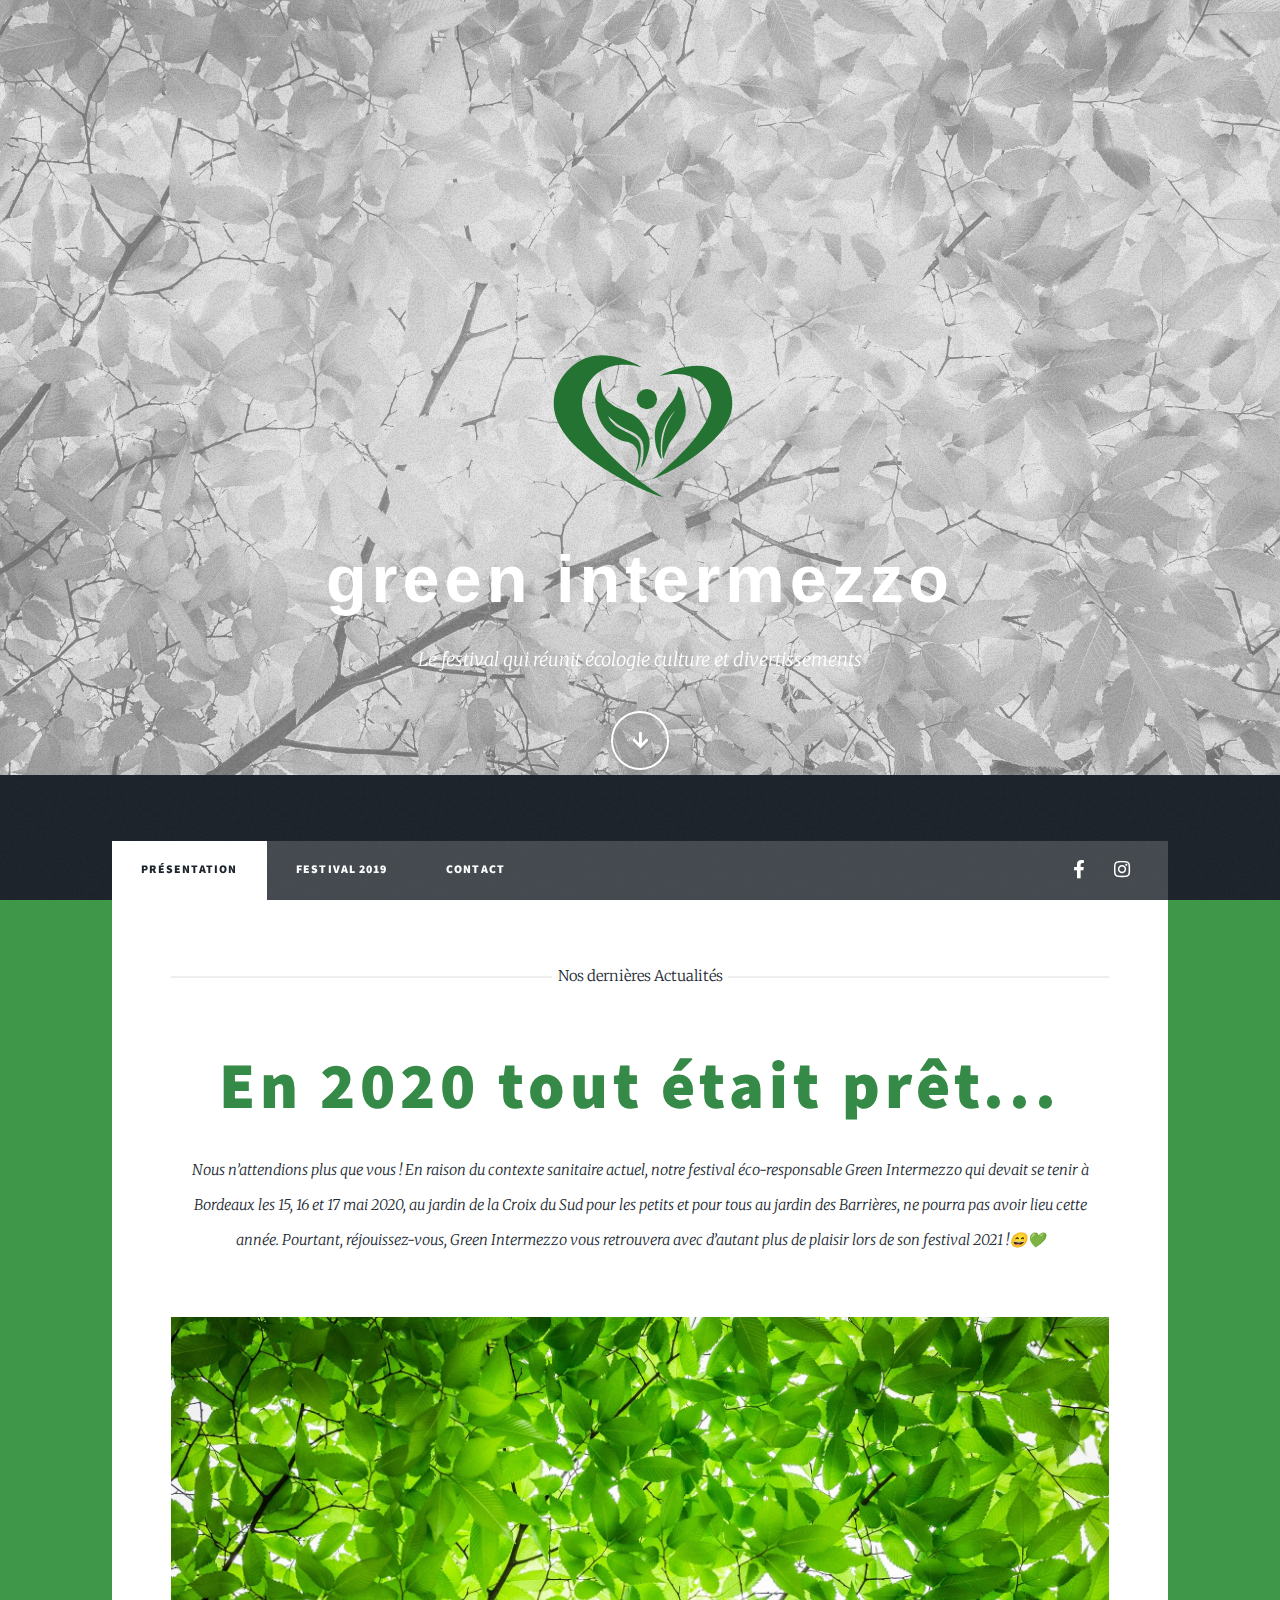
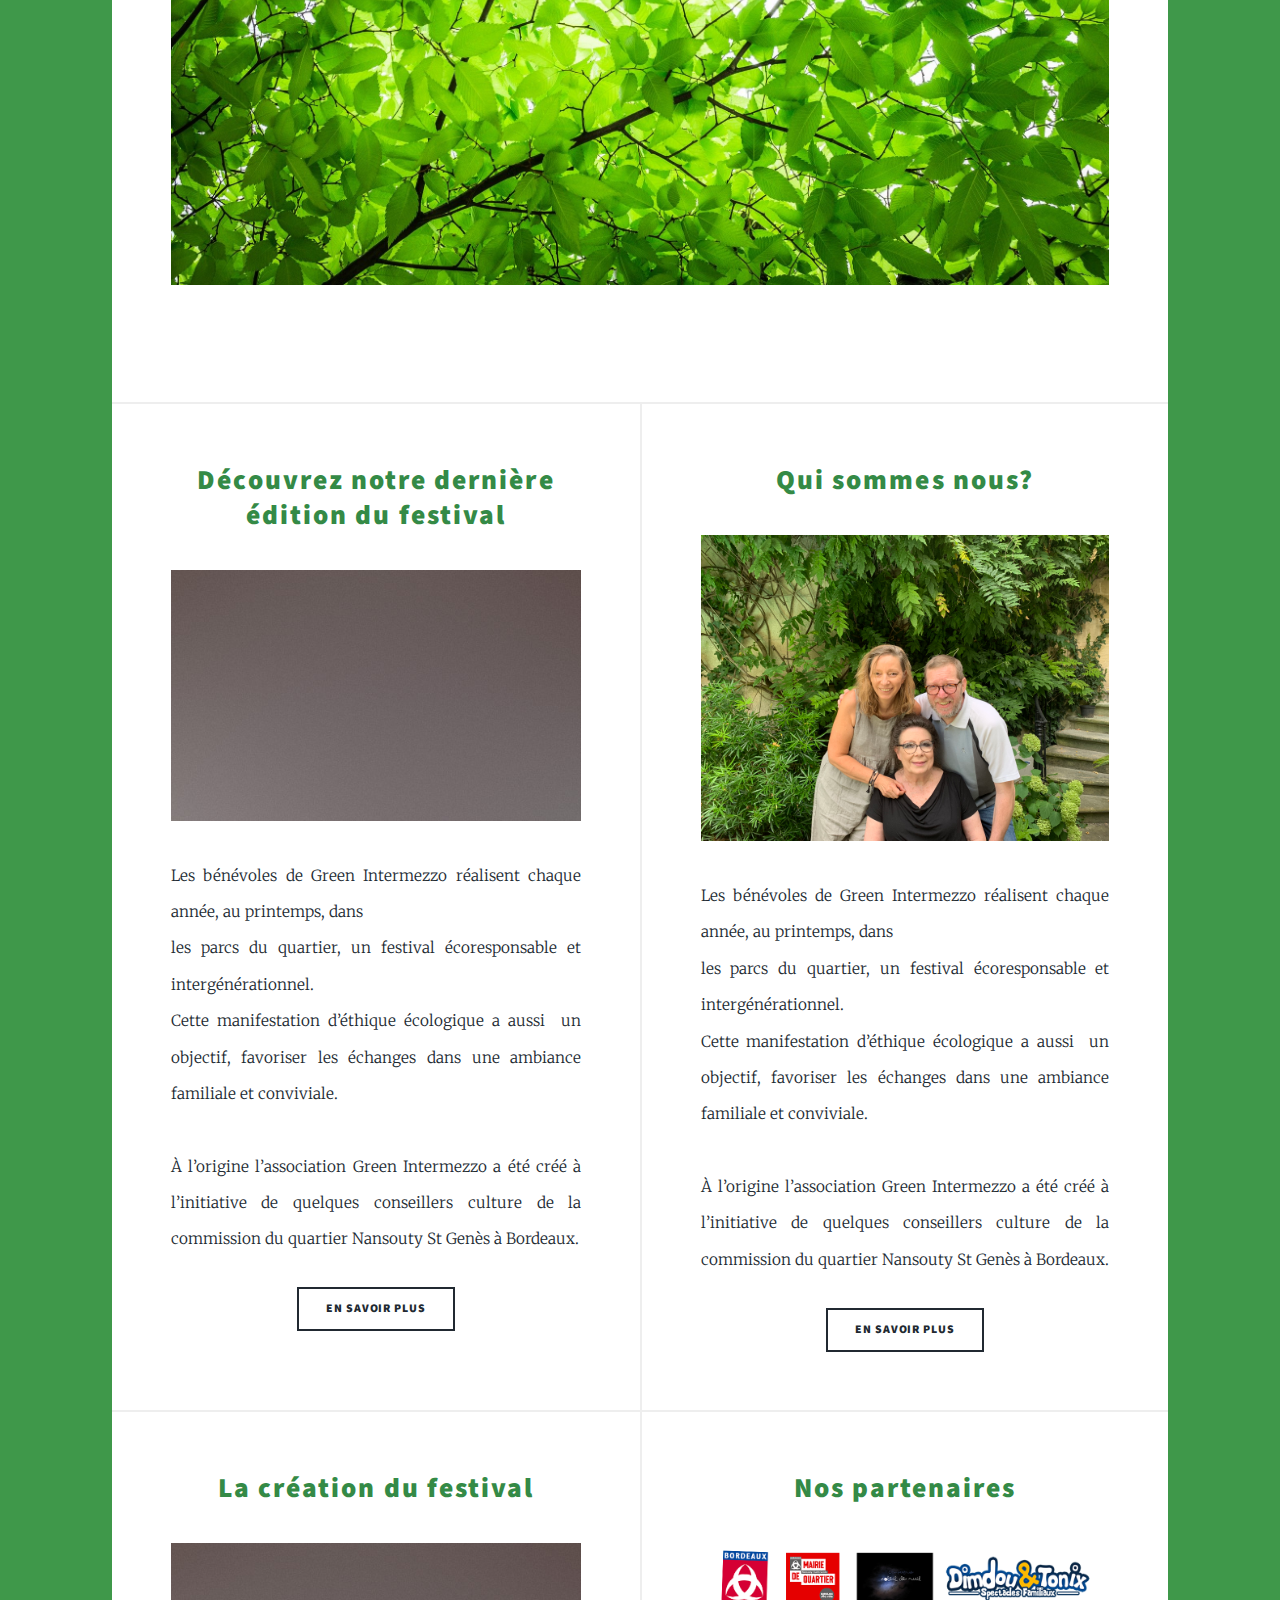
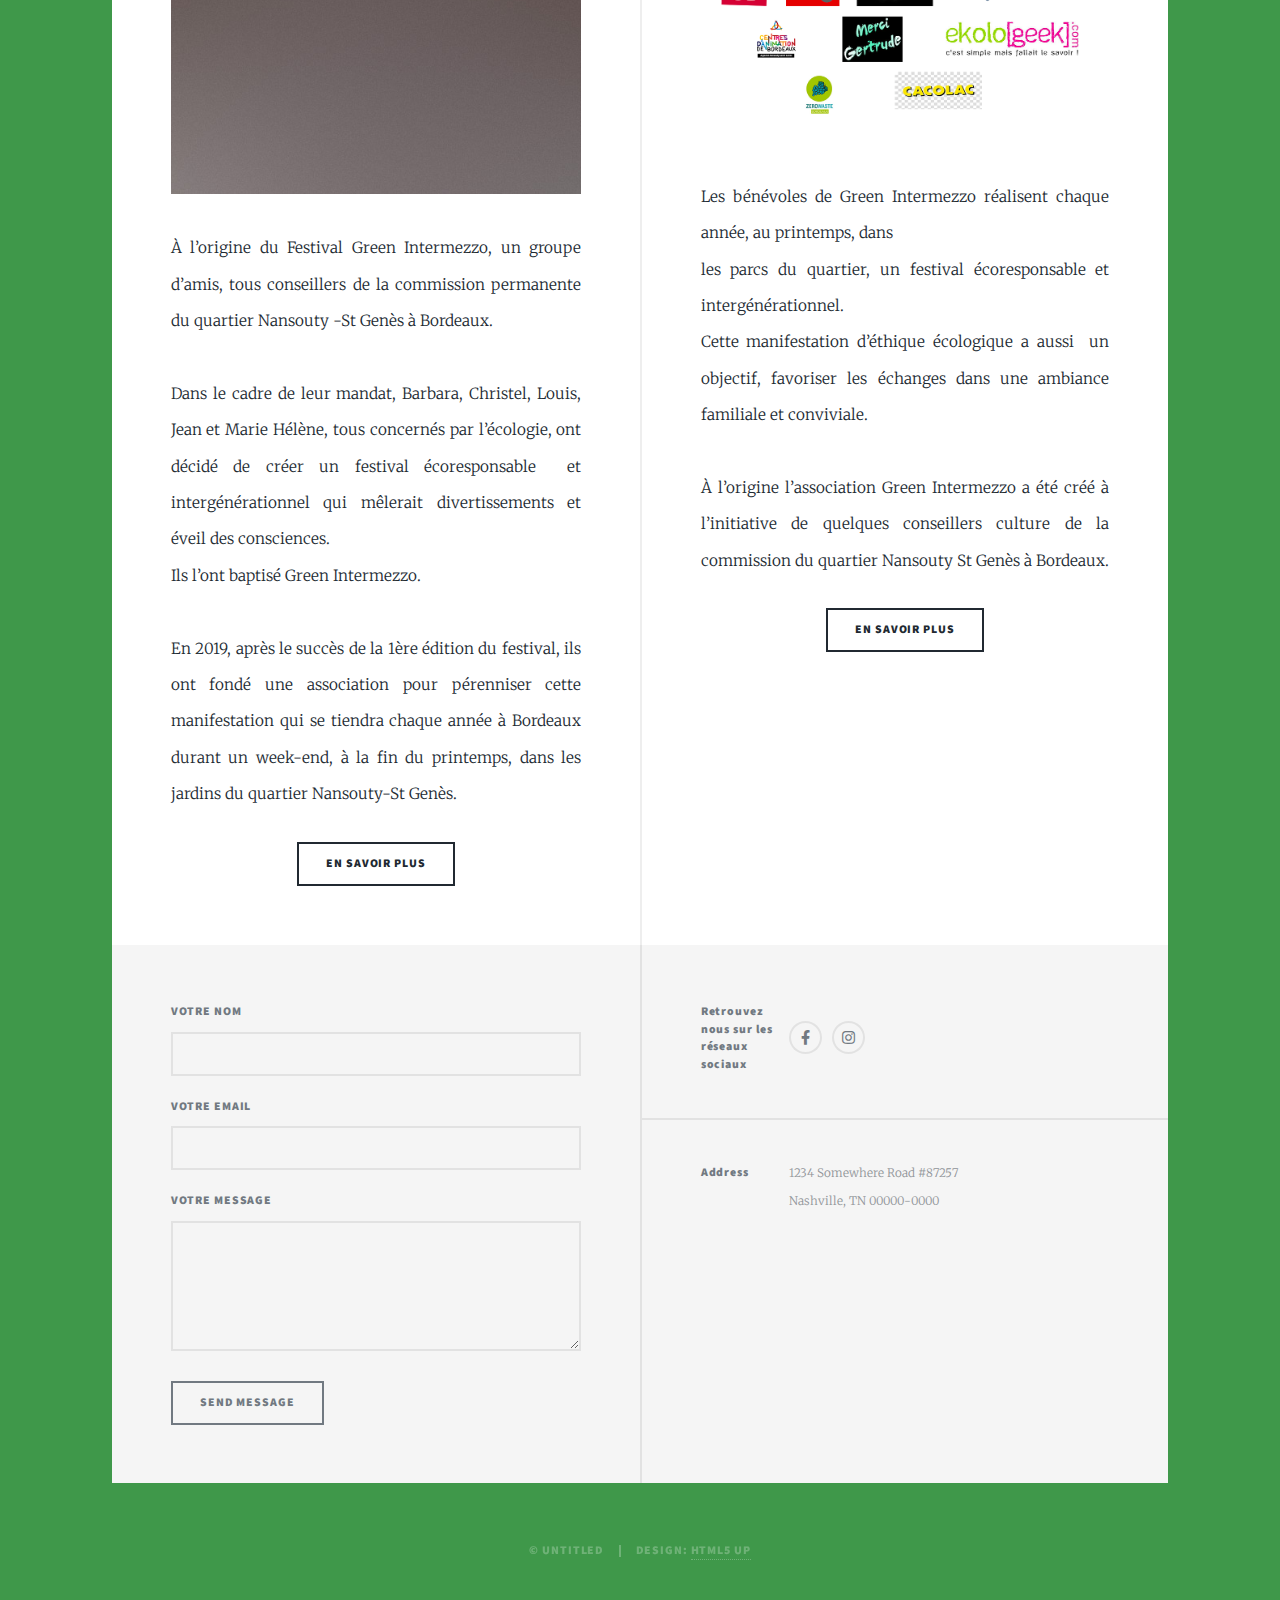
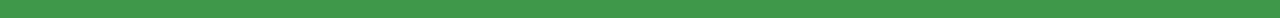
==== commit 327e71e4: "Octoboot - Fri Dec 11 2020 09:53:09 GMT+0100 (CET)" ====
--- a/index.html
+++ b/index.html
@@ -9,7 +9,7 @@
 		<meta charset="utf-8" />
 		<meta name="viewport" content="width=device-width, initial-scale=1, user-scalable=no" />
 		<link rel="stylesheet" href="assets/css/main.css" />
-		<noscript>&amp;amp;amp;amp;amp;amp;amp;amp;amp;amp;amp;amp;amp;amp;amp;amp;amp;amp;amp;amp;amp;amp;amp;amp;amp;lt;link rel="stylesheet" href="assets/css/noscript.css" /&amp;amp;amp;amp;amp;amp;amp;amp;amp;amp;amp;amp;amp;amp;amp;amp;amp;amp;amp;amp;amp;amp;amp;amp;amp;gt;</noscript>
+		<noscript>&amp;amp;amp;amp;amp;amp;amp;amp;amp;amp;amp;amp;amp;amp;amp;amp;amp;amp;amp;amp;amp;amp;amp;amp;amp;amp;lt;link rel="stylesheet" href="assets/css/noscript.css" /&amp;amp;amp;amp;amp;amp;amp;amp;amp;amp;amp;amp;amp;amp;amp;amp;amp;amp;amp;amp;amp;amp;amp;amp;amp;amp;gt;</noscript>
 	</head>
 	<body>
 
@@ -50,8 +50,8 @@
 							<article class="post featured">
 								<header class="major">
 									<span class="date">Nos dernières Actualités</span>
-									<h2 style="color: rgb(52, 138, 70); font-size: 65.3333px;">Tout était prêt...</h2>
-									<p>Nous n’attendions plus que vous ! En raison du contexte sanitaire actuel, notre festival éco-responsable Green Intermezzo qui devait se tenir à Bordeaux les 15 16 et 17 mai 2020, au jardin de la Croix du Sud pour les petits et pour tous au jardin des Barrières, ne pourra pas avoir lieu cette année. Pourtant, réjouissez-vous, Green Intermezzo vous retrouvera avec d’autant plus de plaisir lors de son festival 2021 !😄💚</p>
+									<h2 style="color: rgb(52, 138, 70); font-size: 65.3333px;">En 2020 tout était prêt...</h2>
+									<p>Nous n’attendions plus que vous ! En raison du contexte sanitaire actuel, notre festival éco-responsable Green Intermezzo qui devait se tenir à Bordeaux les 15, 16 et 17 mai 2020, au jardin de la Croix du Sud pour les petits et pour tous au jardin des Barrières, ne pourra pas avoir lieu cette année. Pourtant, réjouissez-vous, Green Intermezzo vous retrouvera avec d’autant plus de plaisir lors de son festival 2021 !😄💚</p>
 								</header>
 								<a href="#" class="image main"><img src="uploads/wood-2249363_1920.jpg" alt="" style="" title="" /></a>
 								
@@ -79,7 +79,7 @@
 										
 										<h2 style="color: rgb(52, 138, 70); font-size: 27.3333px; border-left-color: rgb(52, 138, 70);">Qui sommes nous?</h2>
 									</header>
-									<a href="#" class="image fit"><img src="images/pic03.jpg" alt="" style="" /></a>
+									<a href="#" class="image fit"><img src="uploads/IMG_5498.jpg" alt="equipe green intermezzo" style="" title="equipe green intermezzo" /></a>
 									<p style="font-size: 15.3333px;">Les bénévoles de Green Intermezzo réalisent chaque année, au printemps, dans<br />
 les parcs du quartier, un festival écoresponsable et intergénérationnel.<br />
 Cette manifestation d’éthique écologique a aussi  un objectif, favoriser les échanges dans une ambiance familiale et conviviale.<br />
@@ -115,7 +115,7 @@
 										
 										<h2 style="color: rgb(52, 138, 70); font-size: 27.3333px; border-left-color: rgb(52, 138, 70);">Nos partenaires</h2>
 									</header>
-									<a href="#" class="image fit"><img src="images/pic03.jpg" alt="" style="" /></a>
+									<a href="#" class="image fit"><img src="uploads/logoGI.png" alt="" style="" title="" /></a>
 									<p style="font-size: 15.3333px;">Les bénévoles de Green Intermezzo réalisent chaque année, au printemps, dans<br />
 les parcs du quartier, un festival écoresponsable et intergénérationnel.<br />
 Cette manifestation d’éthique écologique a aussi  un objectif, favoriser les échanges dans une ambiance familiale et conviviale.<br />
@@ -193,6 +193,4 @@
 			<script src="assets/js/browser.min.js"></script>
 			<script src="assets/js/breakpoints.min.js"></script>
 			<script src="assets/js/util.js"></script>
-			<script src="assets/js/main.js"></script><div id="navPanel"><nav></nav><a href="#navPanel" class="close"></a></div><div id="navPanel"><nav></nav><a href="#navPanel" class="close"></a></div><div id="navPanel"><nav></nav><a href="#navPanel" class="close" style="-webkit-tap-highlight-color: rgba(0, 0, 0, 0);"></a></div><div id="navPanel"><nav></nav><a href="#navPanel" class="close" style="-webkit-tap-highlight-color: rgba(0, 0, 0, 0);"></a></div><div id="navPanel"><nav></nav><a href="#navPanel" class="close" style="-webkit-tap-highlight-color: rgba(0, 0, 0, 0);"></a></div><div id="navPanel"><nav></nav><a href="#navPanel" class="close" style="-webkit-tap-highlight-color: rgba(0, 0, 0, 0);"></a></div><div id="navPanel"><nav></nav><a href="#navPanel" class="close" style="-webkit-tap-highlight-color: rgba(0, 0, 0, 0);"></a></div><div id="navPanel"><nav></nav><a href="#navPanel" class="close" style="-webkit-tap-highlight-color: rgba(0, 0, 0, 0);"></a></div><div id="navPanel"><nav></nav><a href="#navPanel" class="close" style="-webkit-tap-highlight-color: rgba(0, 0, 0, 0);"></a></div><div id="navPanel"><nav></nav><a href="#navPanel" class="close" style="-webkit-tap-highlight-color: rgba(0, 0, 0, 0);"></a></div><div id="navPanel"><nav></nav><a href="#navPanel" class="close" style="-webkit-tap-highlight-color: rgba(0, 0, 0, 0);"></a></div><div id="navPanel"><nav></nav><a href="#navPanel" class="close" style="-webkit-tap-highlight-color: rgba(0, 0, 0, 0);"></a></div><div id="navPanel"><nav></nav><a href="#navPanel" class="close" style="-webkit-tap-highlight-color: rgba(0, 0, 0, 0);"></a></div><div id="navPanel"><nav></nav><a href="#navPanel" class="close" style="-webkit-tap-highlight-color: rgba(0, 0, 0, 0);"></a></div><div id="navPanel"><nav></nav><a href="#navPanel" class="close" style="-webkit-tap-highlight-color: rgba(0, 0, 0, 0);"></a></div><div id="navPanel"><nav></nav><a href="#navPanel" class="close" style="-webkit-tap-highlight-color: rgba(0, 0, 0, 0);"></a></div><div id="navPanel"><nav></nav><a href="#navPanel" class="close" style="-webkit-tap-highlight-color: rgba(0, 0, 0, 0);"></a></div><div id="navPanel"><nav></nav><a href="#navPanel" class="close" style="-webkit-tap-highlight-color: rgba(0, 0, 0, 0);"></a></div><div id="navPanel"><nav></nav><a href="#navPanel" class="close" style="-webkit-tap-highlight-color: rgba(0, 0, 0, 0);"></a></div><div id="navPanel"><nav></nav><a href="#navPanel" class="close" style="-webkit-tap-highlight-color: rgba(0, 0, 0, 0);"></a></div><div id="navPanel"><nav></nav><a href="#navPanel" class="close" style="-webkit-tap-highlight-color: rgba(0, 0, 0, 0);"></a></div><div id="navPanel"><nav></nav><a href="#navPanel" class="close" style="-webkit-tap-highlight-color: rgba(0, 0, 0, 0);"></a></div><div id="navPanel"><nav></nav><a href="#navPanel" class="close" style="-webkit-tap-highlight-color: rgba(0, 0, 0, 0);"></a></div><div id="navPanel"><nav></nav><a href="#navPanel" class="close" style="-webkit-tap-highlight-color: rgba(0, 0, 0, 0);"></a></div><div id="navPanel"><nav></nav><a href="#navPanel" class="close" style="-webkit-tap-highlight-color: rgba(0, 0, 0, 0);"></a></div><div id="navPanel"><nav></nav><a href="#navPanel" class="close" style="-webkit-tap-highlight-color: rgba(0, 0, 0, 0);"></a></div>
-
-</body></html>+			<script src="assets/js/main.js"></script><div id="navPanel"><nav></nav><a href="#navPanel" class="close"></a></div><div id="navPanel"><nav></nav><a href="#navPanel" class="close"></a></div><div id="navPanel"><nav></nav><a href="#navPanel" class="close"></a></div><div id="navPanel"><nav></nav><a href="#navPanel" class="close" style="-webkit-tap-highlight-color: rgba(0, 0, 0, 0);"></a></div><div id="navPanel"><nav></nav><a href="#navPanel" class="close" style="-webkit-tap-highlight-color: rgba(0, 0, 0, 0);"></a></div><div id="navPanel"><nav></nav><a href="#navPanel" class="close" style="-webkit-tap-highlight-color: rgba(0, 0, 0, 0);"></a></div><div id="navPanel"><nav></nav><a href="#navPanel" class="close" style="-webkit-tap-highlight-color: rgba(0, 0, 0, 0);"></a></div><div id="navPanel"><nav></nav><a href="#navPanel" class="close" style="-webkit-tap-highlight-color: rgba(0, 0, 0, 0);"></a></div><div id="navPanel"><nav></nav><a href="#navPanel" class="close" style="-webkit-tap-highlight-color: rgba(0, 0, 0, 0);"></a></div><div id="navPanel"><nav></nav><a href="#navPanel" class="close" style="-webkit-tap-highlight-color: rgba(0, 0, 0, 0);"></a></div><div id="navPanel"><nav></nav><a href="#navPanel" class="close" style="-webkit-tap-highlight-color: rgba(0, 0, 0, 0);"></a></div><div id="navPanel"><nav></nav><a href="#navPanel" class="close" style="-webkit-tap-highlight-color: rgba(0, 0, 0, 0);"></a></div><div id="navPanel"><nav></nav><a href="#navPanel" class="close" style="-webkit-tap-highlight-color: rgba(0, 0, 0, 0);"></a></div><div id="navPanel"><nav></nav><a href="#navPanel" class="close" style="-webkit-tap-highlight-color: rgba(0, 0, 0, 0);"></a></div><div id="navPanel"><nav></nav><a href="#navPanel" class="close" style="-webkit-tap-highlight-color: rgba(0, 0, 0, 0);"></a></div><div id="navPanel"><nav></nav><a href="#navPanel" class="close" style="-webkit-tap-highlight-color: rgba(0, 0, 0, 0);"></a></div><div id="navPanel"><nav></nav><a href="#navPanel" class="close" style="-webkit-tap-highlight-color: rgba(0, 0, 0, 0);"></a></div><div id="navPanel"><nav></nav><a href="#navPanel" class="close" style="-webkit-tap-highlight-color: rgba(0, 0, 0, 0);"></a></div><div id="navPanel"><nav></nav><a href="#navPanel" class="close" style="-webkit-tap-highlight-color: rgba(0, 0, 0, 0);"></a></div><div id="navPanel"><nav></nav><a href="#navPanel" class="close" style="-webkit-tap-highlight-color: rgba(0, 0, 0, 0);"></a></div><div id="navPanel"><nav></nav><a href="#navPanel" class="close" style="-webkit-tap-highlight-color: rgba(0, 0, 0, 0);"></a></div><div id="navPanel"><nav></nav><a href="#navPanel" class="close" style="-webkit-tap-highlight-color: rgba(0, 0, 0, 0);"></a></div><div id="navPanel"><nav></nav><a href="#navPanel" class="close" style="-webkit-tap-highlight-color: rgba(0, 0, 0, 0);"></a></div><div id="navPanel"><nav></nav><a href="#navPanel" class="close" style="-webkit-tap-highlight-color: rgba(0, 0, 0, 0);"></a></div><div id="navPanel"><nav></nav><a href="#navPanel" class="close" style="-webkit-tap-highlight-color: rgba(0, 0, 0, 0);"></a></div><div id="navPanel"><nav></nav><a href="#navPanel" class="close" style="-webkit-tap-highlight-color: rgba(0, 0, 0, 0);"></a></div><div id="navPanel"><nav></nav><a href="#navPanel" class="close" style="-webkit-tap-highlight-color: rgba(0, 0, 0, 0);"></a></div></body></html>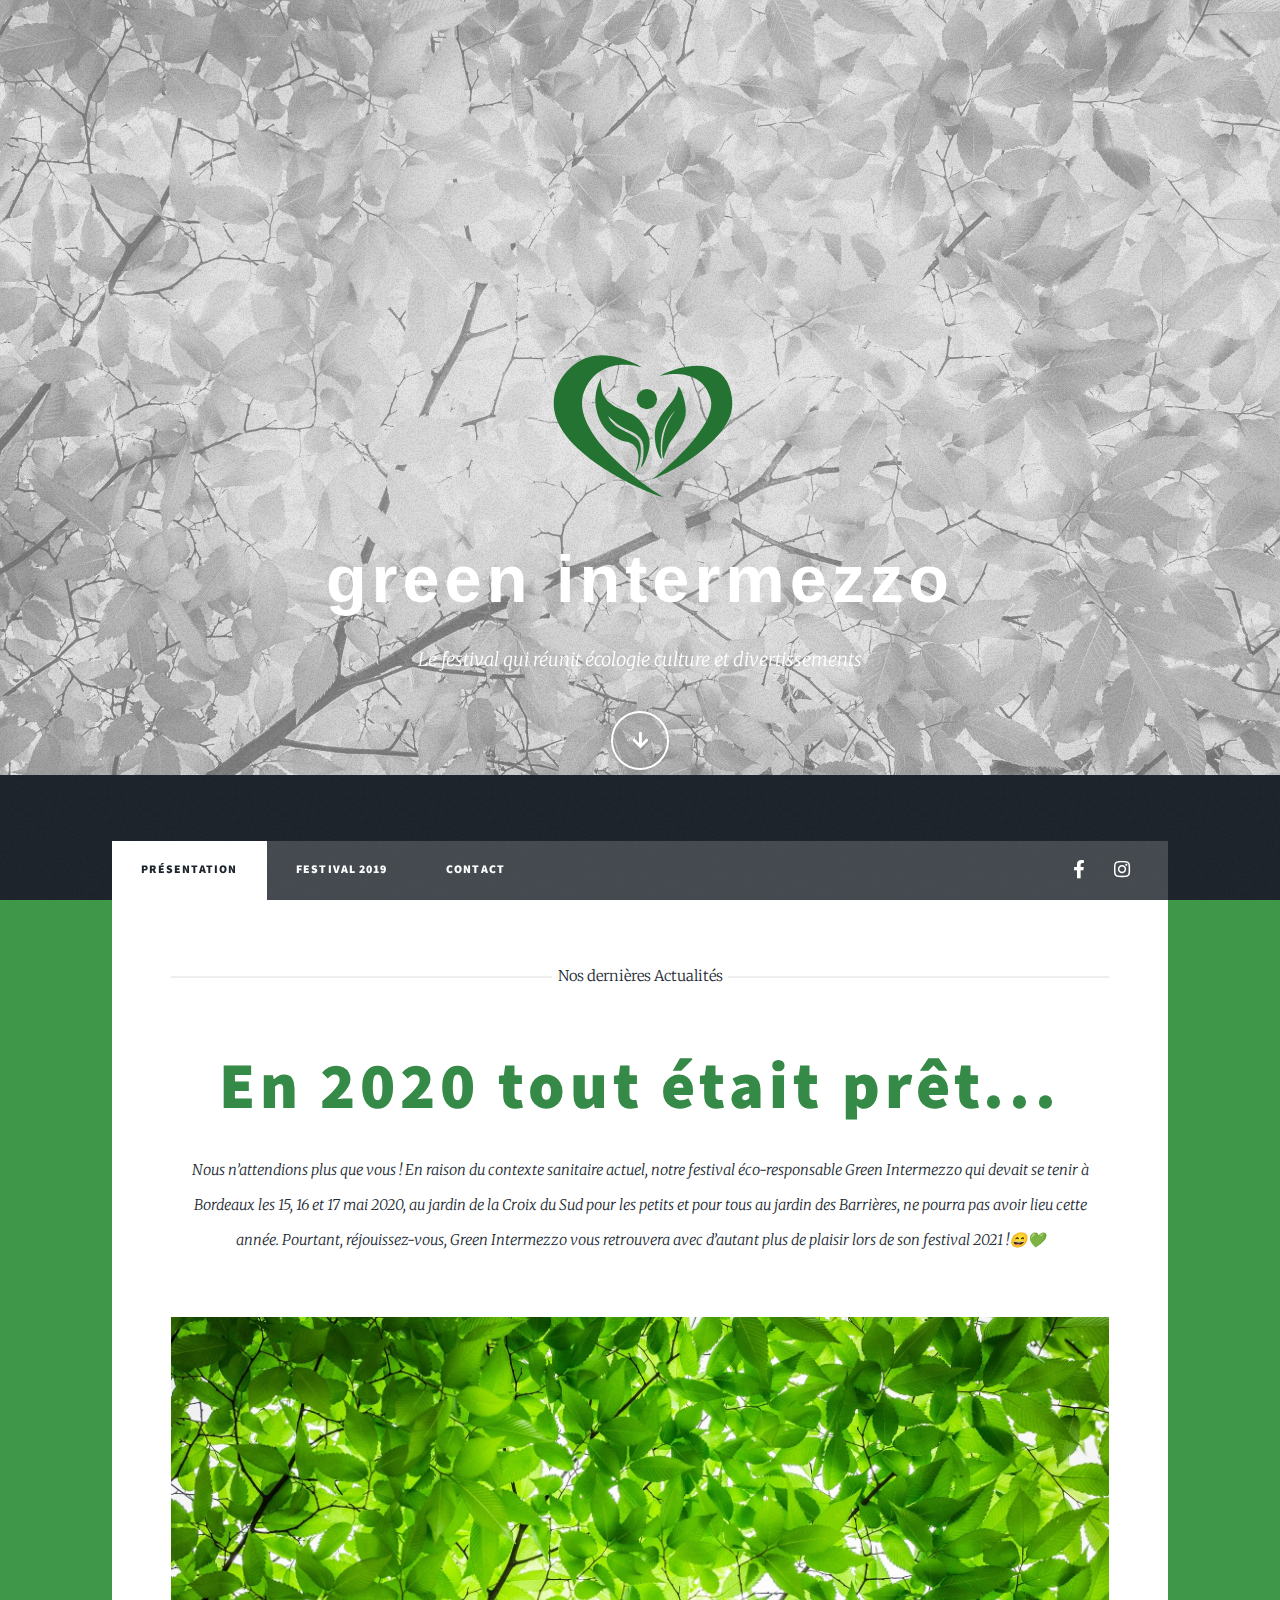
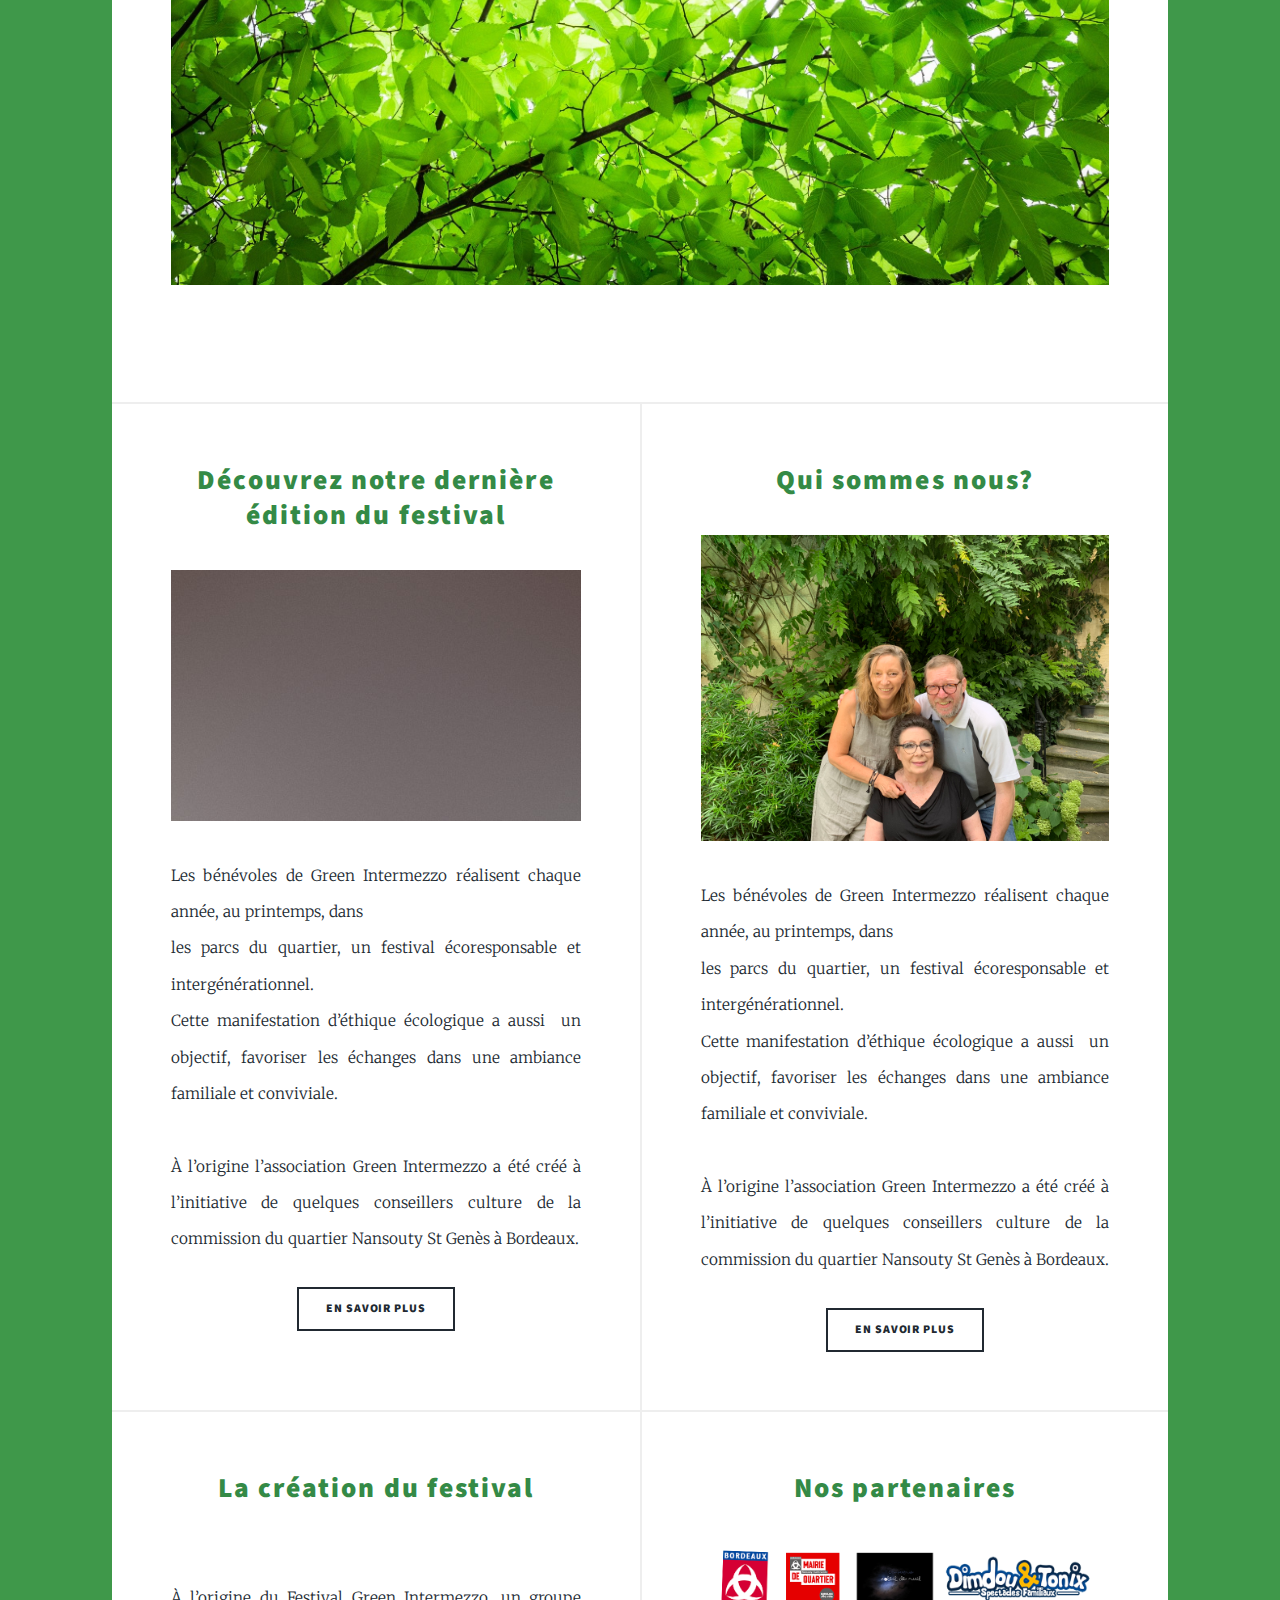
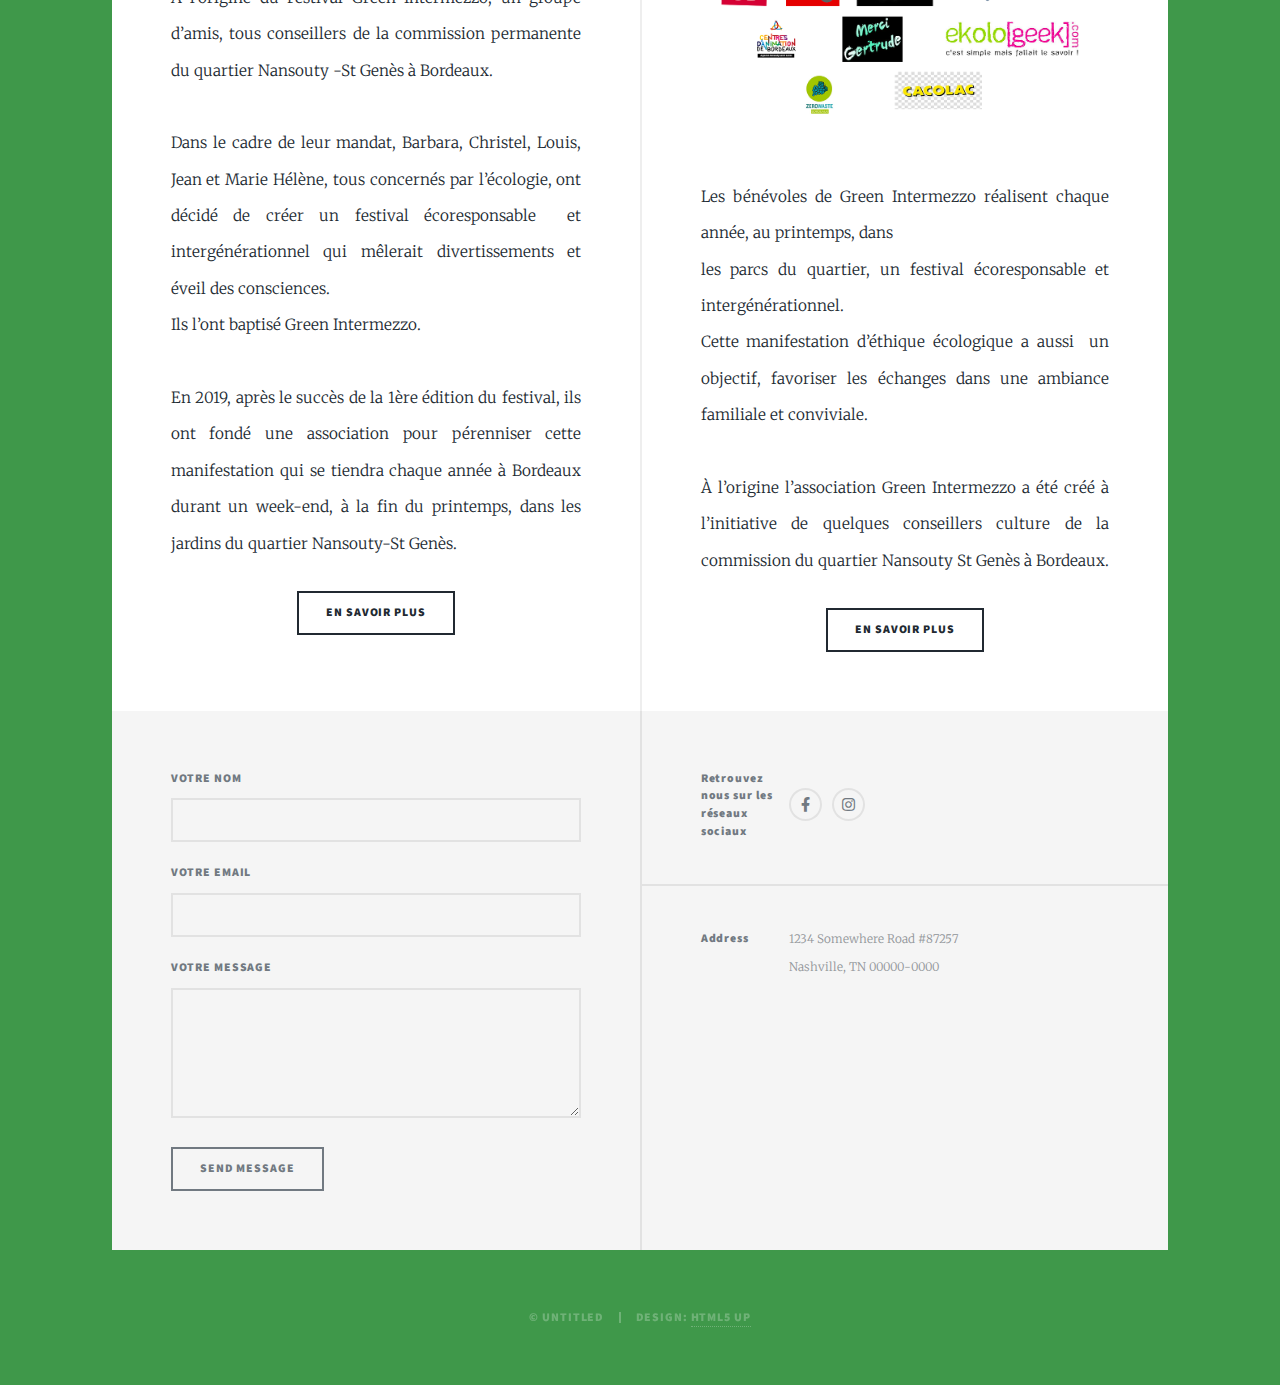
==== commit 43e28d06: "Octoboot - Fri Dec 11 2020 09:56:03 GMT+0100 (CET)" ====
--- a/index.html
+++ b/index.html
@@ -9,7 +9,7 @@
 		<meta charset="utf-8" />
 		<meta name="viewport" content="width=device-width, initial-scale=1, user-scalable=no" />
 		<link rel="stylesheet" href="assets/css/main.css" />
-		<noscript>&amp;amp;amp;amp;amp;amp;amp;amp;amp;amp;amp;amp;amp;amp;amp;amp;amp;amp;amp;amp;amp;amp;amp;amp;amp;amp;lt;link rel="stylesheet" href="assets/css/noscript.css" /&amp;amp;amp;amp;amp;amp;amp;amp;amp;amp;amp;amp;amp;amp;amp;amp;amp;amp;amp;amp;amp;amp;amp;amp;amp;amp;gt;</noscript>
+		<noscript>&amp;amp;amp;amp;amp;amp;amp;amp;amp;amp;amp;amp;amp;amp;amp;amp;amp;amp;amp;amp;amp;amp;amp;amp;amp;amp;amp;lt;link rel="stylesheet" href="assets/css/noscript.css" /&amp;amp;amp;amp;amp;amp;amp;amp;amp;amp;amp;amp;amp;amp;amp;amp;amp;amp;amp;amp;amp;amp;amp;amp;amp;amp;amp;gt;</noscript>
 	</head>
 	<body>
 
@@ -99,7 +99,7 @@
 										
 										<h2 style="color: rgb(52, 138, 70); font-size: 27.3333px; border-left-color: rgb(52, 138, 70);">La création du festival</h2>
 									</header>
-									<a href="#" class="image fit"><img src="images/pic03.jpg" alt="" style="" /></a>
+									<a href="#" class="image fit"></a>
 									<p style="font-size: 15.3333px;">À l’origine du Festival Green Intermezzo, un groupe d’amis, tous conseillers de la commission permanente du quartier Nansouty -St Genès à Bordeaux.<br />
 <br />
 Dans le cadre de leur mandat, Barbara, Christel, Louis, Jean et <span class="il">Marie</span> <span class="il">Hélène</span>, tous concernés par l’écologie, ont décidé de créer un festival écoresponsable  et intergénérationnel qui mêlerait divertissements et éveil des consciences.<br />
@@ -193,4 +193,5 @@
 			<script src="assets/js/browser.min.js"></script>
 			<script src="assets/js/breakpoints.min.js"></script>
 			<script src="assets/js/util.js"></script>
-			<script src="assets/js/main.js"></script><div id="navPanel"><nav></nav><a href="#navPanel" class="close"></a></div><div id="navPanel"><nav></nav><a href="#navPanel" class="close"></a></div><div id="navPanel"><nav></nav><a href="#navPanel" class="close"></a></div><div id="navPanel"><nav></nav><a href="#navPanel" class="close" style="-webkit-tap-highlight-color: rgba(0, 0, 0, 0);"></a></div><div id="navPanel"><nav></nav><a href="#navPanel" class="close" style="-webkit-tap-highlight-color: rgba(0, 0, 0, 0);"></a></div><div id="navPanel"><nav></nav><a href="#navPanel" class="close" style="-webkit-tap-highlight-color: rgba(0, 0, 0, 0);"></a></div><div id="navPanel"><nav></nav><a href="#navPanel" class="close" style="-webkit-tap-highlight-color: rgba(0, 0, 0, 0);"></a></div><div id="navPanel"><nav></nav><a href="#navPanel" class="close" style="-webkit-tap-highlight-color: rgba(0, 0, 0, 0);"></a></div><div id="navPanel"><nav></nav><a href="#navPanel" class="close" style="-webkit-tap-highlight-color: rgba(0, 0, 0, 0);"></a></div><div id="navPanel"><nav></nav><a href="#navPanel" class="close" style="-webkit-tap-highlight-color: rgba(0, 0, 0, 0);"></a></div><div id="navPanel"><nav></nav><a href="#navPanel" class="close" style="-webkit-tap-highlight-color: rgba(0, 0, 0, 0);"></a></div><div id="navPanel"><nav></nav><a href="#navPanel" class="close" style="-webkit-tap-highlight-color: rgba(0, 0, 0, 0);"></a></div><div id="navPanel"><nav></nav><a href="#navPanel" class="close" style="-webkit-tap-highlight-color: rgba(0, 0, 0, 0);"></a></div><div id="navPanel"><nav></nav><a href="#navPanel" class="close" style="-webkit-tap-highlight-color: rgba(0, 0, 0, 0);"></a></div><div id="navPanel"><nav></nav><a href="#navPanel" class="close" style="-webkit-tap-highlight-color: rgba(0, 0, 0, 0);"></a></div><div id="navPanel"><nav></nav><a href="#navPanel" class="close" style="-webkit-tap-highlight-color: rgba(0, 0, 0, 0);"></a></div><div id="navPanel"><nav></nav><a href="#navPanel" class="close" style="-webkit-tap-highlight-color: rgba(0, 0, 0, 0);"></a></div><div id="navPanel"><nav></nav><a href="#navPanel" class="close" style="-webkit-tap-highlight-color: rgba(0, 0, 0, 0);"></a></div><div id="navPanel"><nav></nav><a href="#navPanel" class="close" style="-webkit-tap-highlight-color: rgba(0, 0, 0, 0);"></a></div><div id="navPanel"><nav></nav><a href="#navPanel" class="close" style="-webkit-tap-highlight-color: rgba(0, 0, 0, 0);"></a></div><div id="navPanel"><nav></nav><a href="#navPanel" class="close" style="-webkit-tap-highlight-color: rgba(0, 0, 0, 0);"></a></div><div id="navPanel"><nav></nav><a href="#navPanel" class="close" style="-webkit-tap-highlight-color: rgba(0, 0, 0, 0);"></a></div><div id="navPanel"><nav></nav><a href="#navPanel" class="close" style="-webkit-tap-highlight-color: rgba(0, 0, 0, 0);"></a></div><div id="navPanel"><nav></nav><a href="#navPanel" class="close" style="-webkit-tap-highlight-color: rgba(0, 0, 0, 0);"></a></div><div id="navPanel"><nav></nav><a href="#navPanel" class="close" style="-webkit-tap-highlight-color: rgba(0, 0, 0, 0);"></a></div><div id="navPanel"><nav></nav><a href="#navPanel" class="close" style="-webkit-tap-highlight-color: rgba(0, 0, 0, 0);"></a></div><div id="navPanel"><nav></nav><a href="#navPanel" class="close" style="-webkit-tap-highlight-color: rgba(0, 0, 0, 0);"></a></div></body></html>+			<script src="assets/js/main.js"></script><div id="navPanel"><nav></nav><a href="#navPanel" class="close"></a></div><div id="navPanel"><nav></nav><a href="#navPanel" class="close"></a></div><div id="navPanel"><nav></nav><a href="#navPanel" class="close"></a></div><div id="navPanel"><nav></nav><a href="#navPanel" class="close"></a></div><div id="navPanel"><nav></nav><a href="#navPanel" class="close" style="-webkit-tap-highlight-color: rgba(0, 0, 0, 0);"></a></div><div id="navPanel"><nav></nav><a href="#navPanel" class="close" style="-webkit-tap-highlight-color: rgba(0, 0, 0, 0);"></a></div><div id="navPanel"><nav></nav><a href="#navPanel" class="close" style="-webkit-tap-highlight-color: rgba(0, 0, 0, 0);"></a></div><div id="navPanel"><nav></nav><a href="#navPanel" class="close" style="-webkit-tap-highlight-color: rgba(0, 0, 0, 0);"></a></div><div id="navPanel"><nav></nav><a href="#navPanel" class="close" style="-webkit-tap-highlight-color: rgba(0, 0, 0, 0);"></a></div><div id="navPanel"><nav></nav><a href="#navPanel" class="close" style="-webkit-tap-highlight-color: rgba(0, 0, 0, 0);"></a></div><div id="navPanel"><nav></nav><a href="#navPanel" class="close" style="-webkit-tap-highlight-color: rgba(0, 0, 0, 0);"></a></div><div id="navPanel"><nav></nav><a href="#navPanel" class="close" style="-webkit-tap-highlight-color: rgba(0, 0, 0, 0);"></a></div><div id="navPanel"><nav></nav><a href="#navPanel" class="close" style="-webkit-tap-highlight-color: rgba(0, 0, 0, 0);"></a></div><div id="navPanel"><nav></nav><a href="#navPanel" class="close" style="-webkit-tap-highlight-color: rgba(0, 0, 0, 0);"></a></div><div id="navPanel"><nav></nav><a href="#navPanel" class="close" style="-webkit-tap-highlight-color: rgba(0, 0, 0, 0);"></a></div><div id="navPanel"><nav></nav><a href="#navPanel" class="close" style="-webkit-tap-highlight-color: rgba(0, 0, 0, 0);"></a></div><div id="navPanel"><nav></nav><a href="#navPanel" class="close" style="-webkit-tap-highlight-color: rgba(0, 0, 0, 0);"></a></div><div id="navPanel"><nav></nav><a href="#navPanel" class="close" style="-webkit-tap-highlight-color: rgba(0, 0, 0, 0);"></a></div><div id="navPanel"><nav></nav><a href="#navPanel" class="close" style="-webkit-tap-highlight-color: rgba(0, 0, 0, 0);"></a></div><div id="navPanel"><nav></nav><a href="#navPanel" class="close" style="-webkit-tap-highlight-color: rgba(0, 0, 0, 0);"></a></div><div id="navPanel"><nav></nav><a href="#navPanel" class="close" style="-webkit-tap-highlight-color: rgba(0, 0, 0, 0);"></a></div><div id="navPanel"><nav></nav><a href="#navPanel" class="close" style="-webkit-tap-highlight-color: rgba(0, 0, 0, 0);"></a></div><div id="navPanel"><nav></nav><a href="#navPanel" class="close" style="-webkit-tap-highlight-color: rgba(0, 0, 0, 0);"></a></div><div id="navPanel"><nav></nav><a href="#navPanel" class="close" style="-webkit-tap-highlight-color: rgba(0, 0, 0, 0);"></a></div><div id="navPanel"><nav></nav><a href="#navPanel" class="close" style="-webkit-tap-highlight-color: rgba(0, 0, 0, 0);"></a></div><div id="navPanel"><nav></nav><a href="#navPanel" class="close" style="-webkit-tap-highlight-color: rgba(0, 0, 0, 0);"></a></div><div id="navPanel"><nav></nav><a href="#navPanel" class="close" style="-webkit-tap-highlight-color: rgba(0, 0, 0, 0);"></a></div><div id="navPanel"><nav></nav><a href="#navPanel" class="close" style="-webkit-tap-highlight-color: rgba(0, 0, 0, 0);"></a></div>
+</body></html>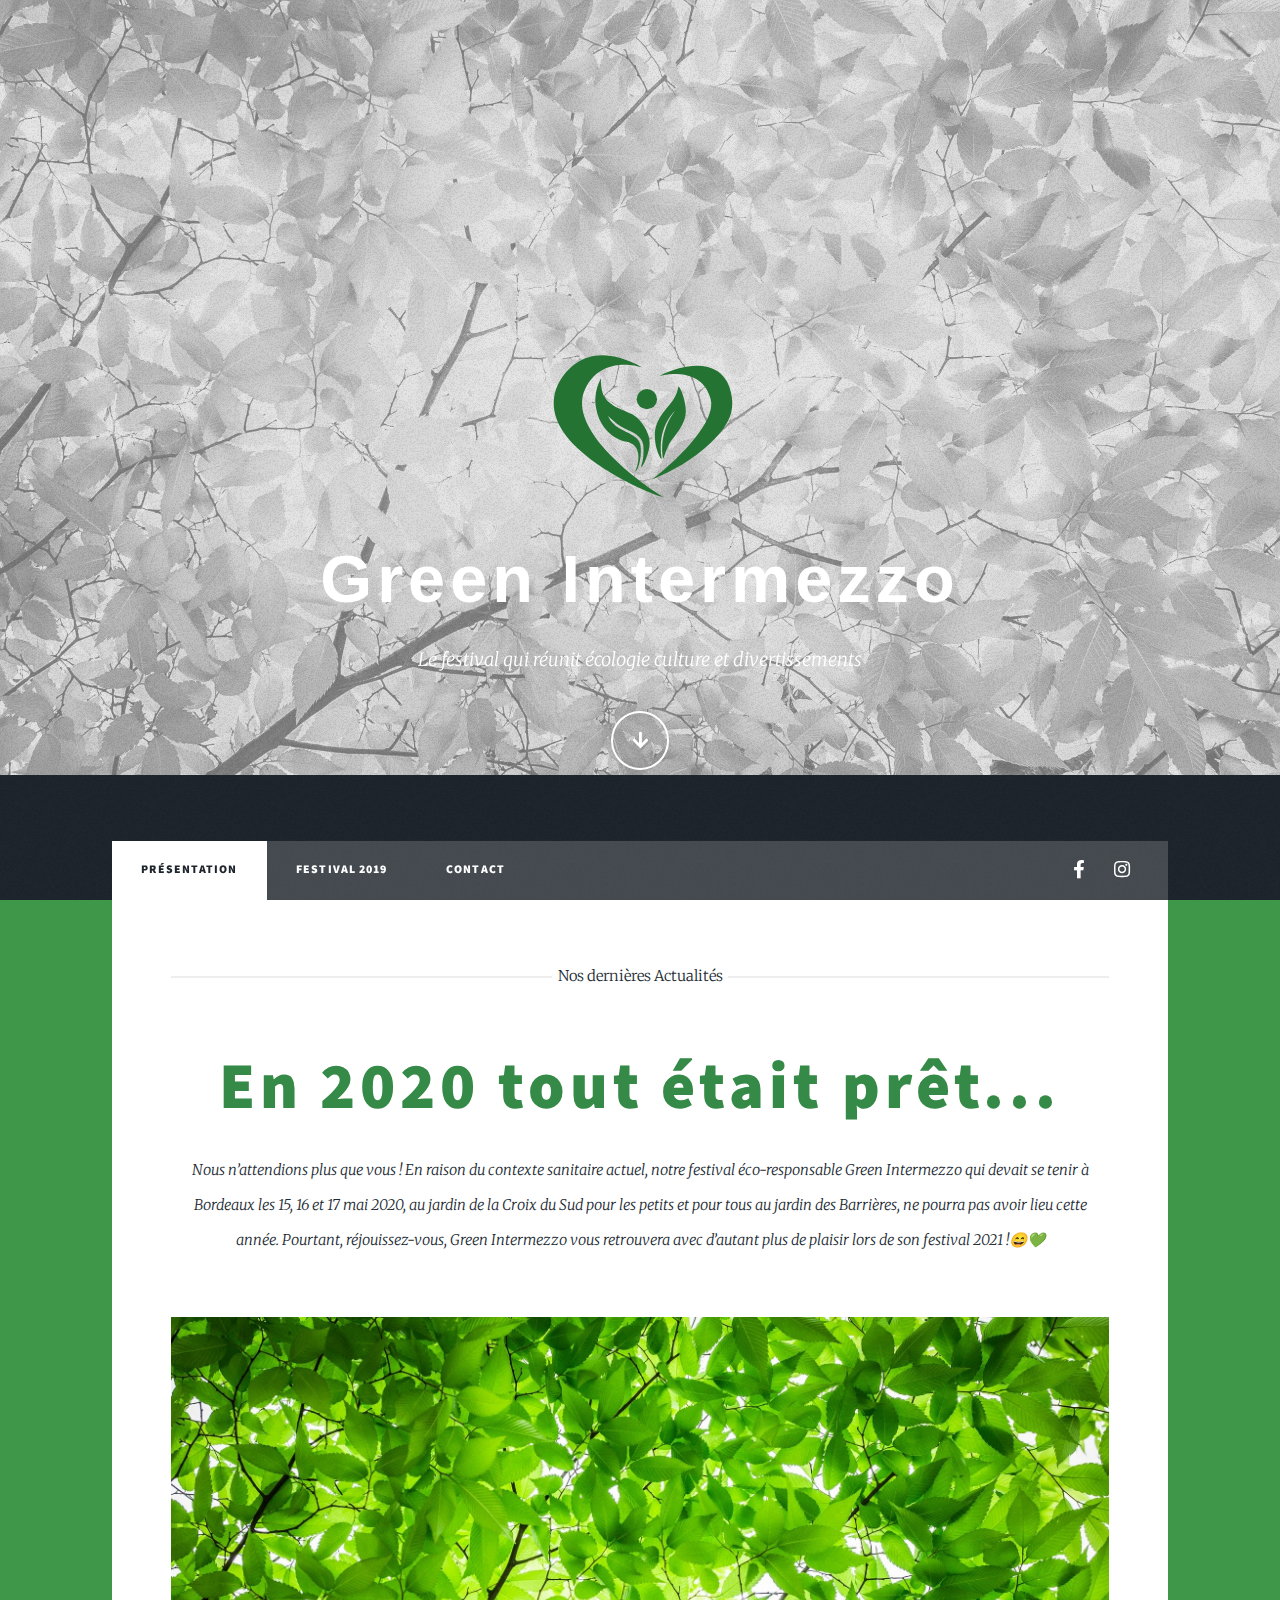
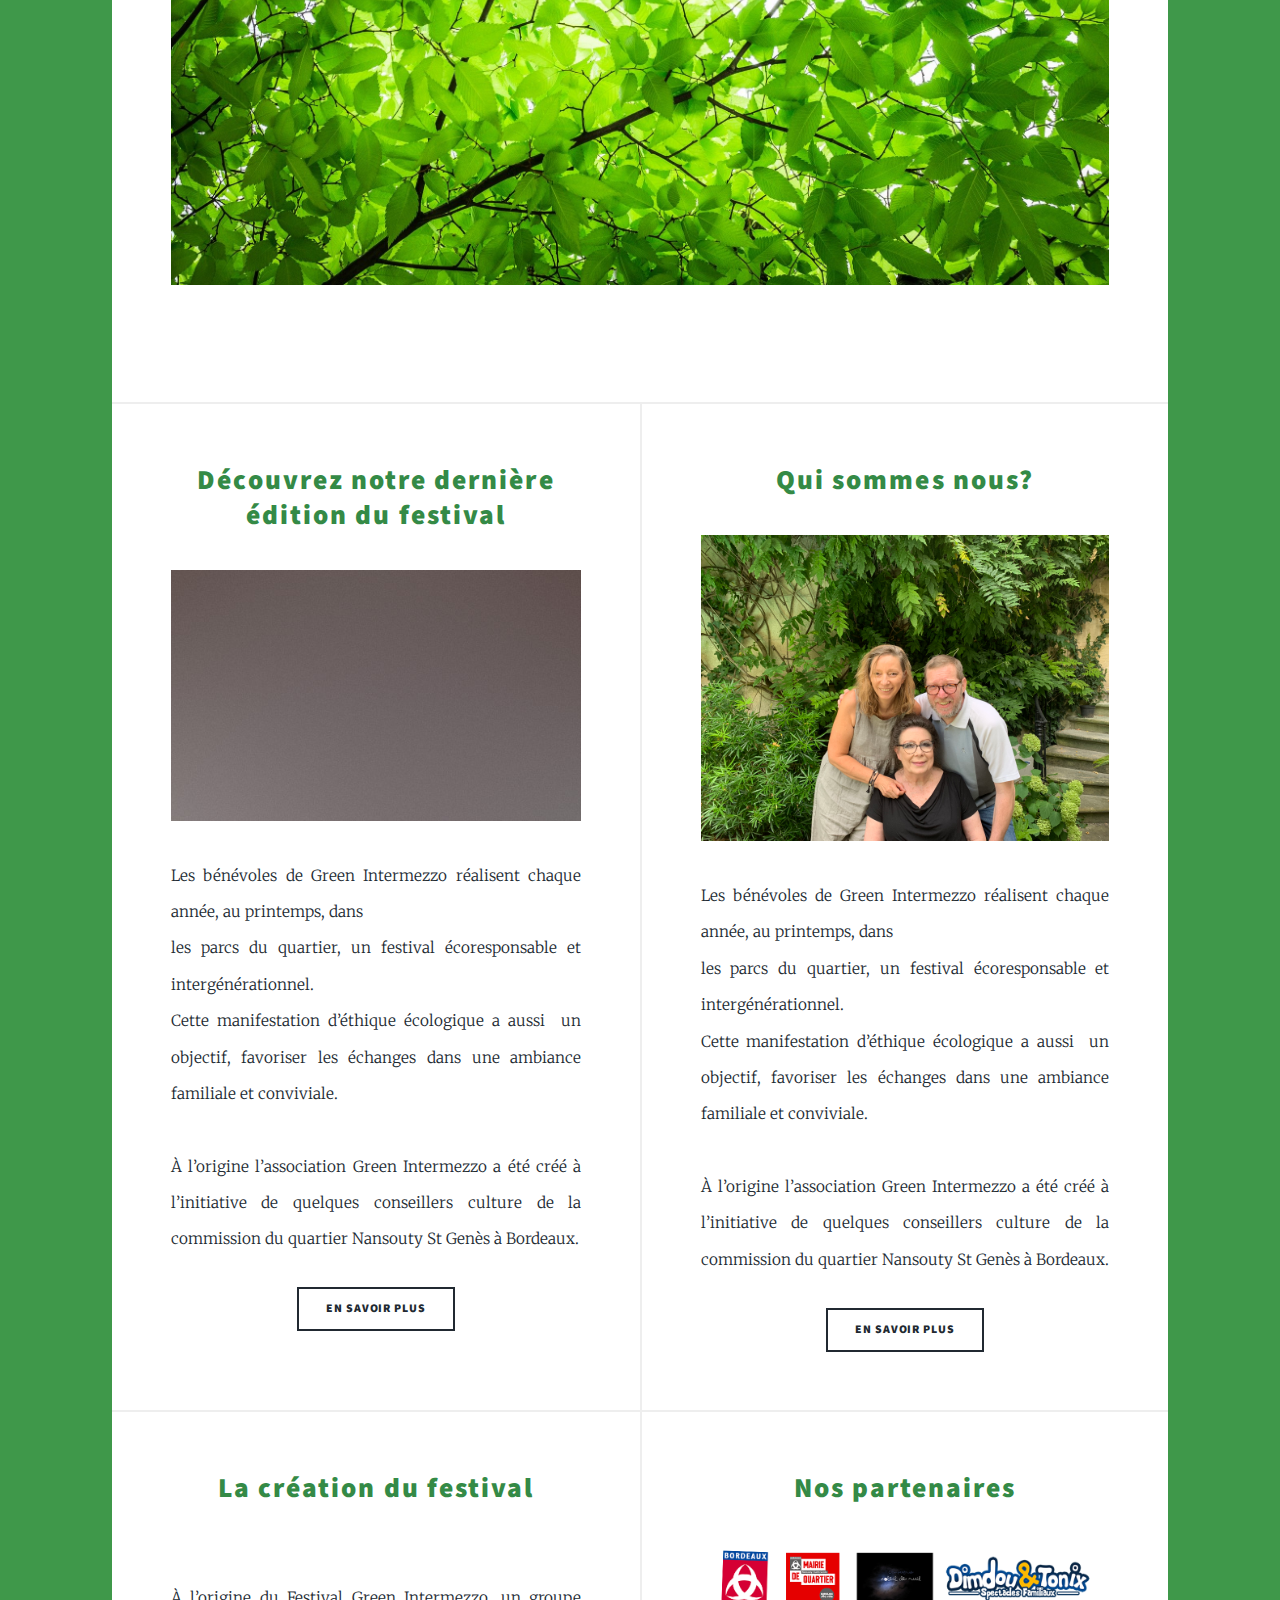
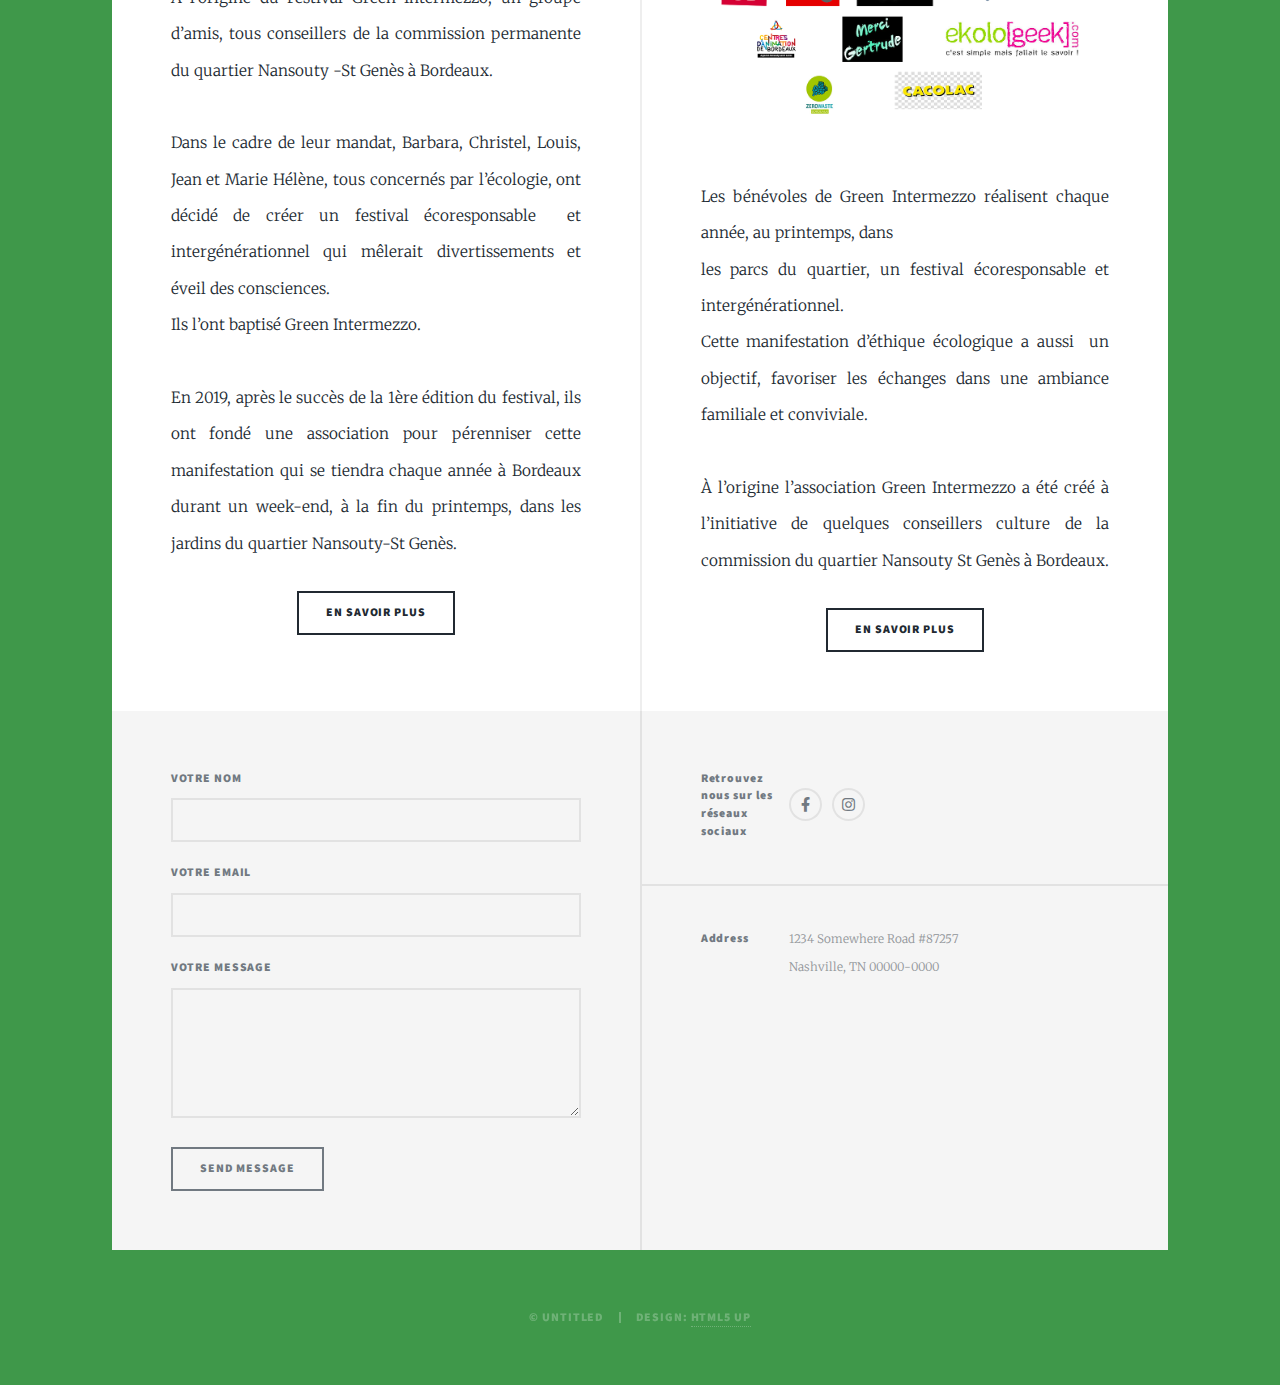
==== commit 93a80170: "Octoboot - Fri Dec 11 2020 09:56:31 GMT+0100 (CET)" ====
--- a/index.html
+++ b/index.html
@@ -9,7 +9,7 @@
 		<meta charset="utf-8" />
 		<meta name="viewport" content="width=device-width, initial-scale=1, user-scalable=no" />
 		<link rel="stylesheet" href="assets/css/main.css" />
-		<noscript>&amp;amp;amp;amp;amp;amp;amp;amp;amp;amp;amp;amp;amp;amp;amp;amp;amp;amp;amp;amp;amp;amp;amp;amp;amp;amp;amp;lt;link rel="stylesheet" href="assets/css/noscript.css" /&amp;amp;amp;amp;amp;amp;amp;amp;amp;amp;amp;amp;amp;amp;amp;amp;amp;amp;amp;amp;amp;amp;amp;amp;amp;amp;amp;gt;</noscript>
+		<noscript>&amp;amp;amp;amp;amp;amp;amp;amp;amp;amp;amp;amp;amp;amp;amp;amp;amp;amp;amp;amp;amp;amp;amp;amp;amp;amp;amp;amp;lt;link rel="stylesheet" href="assets/css/noscript.css" /&amp;amp;amp;amp;amp;amp;amp;amp;amp;amp;amp;amp;amp;amp;amp;amp;amp;amp;amp;amp;amp;amp;amp;amp;amp;amp;amp;amp;gt;</noscript>
 	</head>
 	<body>
 
@@ -17,7 +17,7 @@
 			<div id="wrapper" class="fade-in">
 
 				<!-- Intro -->
-					<div id="intro"><img src="uploads/logo.svg" alt="" style="&#xA;    width: 240px;&#xA;" title="" /><h1 style="font-size: 66.667px; font-family: &quot;Caviar Dreams&quot;, &quot;Caviar dream&quot;, sans-serif;">green intermezzo</h1>
+					<div id="intro"><img src="uploads/logo.svg" alt="" style="&#xA;    width: 240px;&#xA;" title="" /><h1 style="font-size: 66.667px; font-family: &quot;Caviar Dreams&quot;, &quot;Caviar dream&quot;, sans-serif;">Green Intermezzo</h1>
 
 <p style="font-family: &quot;Caviar Dreams&quot;, Merriweather, Georgia, serif;">Le festival qui réunit écologie culture et divertissements</p>
 
@@ -193,5 +193,5 @@
 			<script src="assets/js/browser.min.js"></script>
 			<script src="assets/js/breakpoints.min.js"></script>
 			<script src="assets/js/util.js"></script>
-			<script src="assets/js/main.js"></script><div id="navPanel"><nav></nav><a href="#navPanel" class="close"></a></div><div id="navPanel"><nav></nav><a href="#navPanel" class="close"></a></div><div id="navPanel"><nav></nav><a href="#navPanel" class="close"></a></div><div id="navPanel"><nav></nav><a href="#navPanel" class="close"></a></div><div id="navPanel"><nav></nav><a href="#navPanel" class="close" style="-webkit-tap-highlight-color: rgba(0, 0, 0, 0);"></a></div><div id="navPanel"><nav></nav><a href="#navPanel" class="close" style="-webkit-tap-highlight-color: rgba(0, 0, 0, 0);"></a></div><div id="navPanel"><nav></nav><a href="#navPanel" class="close" style="-webkit-tap-highlight-color: rgba(0, 0, 0, 0);"></a></div><div id="navPanel"><nav></nav><a href="#navPanel" class="close" style="-webkit-tap-highlight-color: rgba(0, 0, 0, 0);"></a></div><div id="navPanel"><nav></nav><a href="#navPanel" class="close" style="-webkit-tap-highlight-color: rgba(0, 0, 0, 0);"></a></div><div id="navPanel"><nav></nav><a href="#navPanel" class="close" style="-webkit-tap-highlight-color: rgba(0, 0, 0, 0);"></a></div><div id="navPanel"><nav></nav><a href="#navPanel" class="close" style="-webkit-tap-highlight-color: rgba(0, 0, 0, 0);"></a></div><div id="navPanel"><nav></nav><a href="#navPanel" class="close" style="-webkit-tap-highlight-color: rgba(0, 0, 0, 0);"></a></div><div id="navPanel"><nav></nav><a href="#navPanel" class="close" style="-webkit-tap-highlight-color: rgba(0, 0, 0, 0);"></a></div><div id="navPanel"><nav></nav><a href="#navPanel" class="close" style="-webkit-tap-highlight-color: rgba(0, 0, 0, 0);"></a></div><div id="navPanel"><nav></nav><a href="#navPanel" class="close" style="-webkit-tap-highlight-color: rgba(0, 0, 0, 0);"></a></div><div id="navPanel"><nav></nav><a href="#navPanel" class="close" style="-webkit-tap-highlight-color: rgba(0, 0, 0, 0);"></a></div><div id="navPanel"><nav></nav><a href="#navPanel" class="close" style="-webkit-tap-highlight-color: rgba(0, 0, 0, 0);"></a></div><div id="navPanel"><nav></nav><a href="#navPanel" class="close" style="-webkit-tap-highlight-color: rgba(0, 0, 0, 0);"></a></div><div id="navPanel"><nav></nav><a href="#navPanel" class="close" style="-webkit-tap-highlight-color: rgba(0, 0, 0, 0);"></a></div><div id="navPanel"><nav></nav><a href="#navPanel" class="close" style="-webkit-tap-highlight-color: rgba(0, 0, 0, 0);"></a></div><div id="navPanel"><nav></nav><a href="#navPanel" class="close" style="-webkit-tap-highlight-color: rgba(0, 0, 0, 0);"></a></div><div id="navPanel"><nav></nav><a href="#navPanel" class="close" style="-webkit-tap-highlight-color: rgba(0, 0, 0, 0);"></a></div><div id="navPanel"><nav></nav><a href="#navPanel" class="close" style="-webkit-tap-highlight-color: rgba(0, 0, 0, 0);"></a></div><div id="navPanel"><nav></nav><a href="#navPanel" class="close" style="-webkit-tap-highlight-color: rgba(0, 0, 0, 0);"></a></div><div id="navPanel"><nav></nav><a href="#navPanel" class="close" style="-webkit-tap-highlight-color: rgba(0, 0, 0, 0);"></a></div><div id="navPanel"><nav></nav><a href="#navPanel" class="close" style="-webkit-tap-highlight-color: rgba(0, 0, 0, 0);"></a></div><div id="navPanel"><nav></nav><a href="#navPanel" class="close" style="-webkit-tap-highlight-color: rgba(0, 0, 0, 0);"></a></div><div id="navPanel"><nav></nav><a href="#navPanel" class="close" style="-webkit-tap-highlight-color: rgba(0, 0, 0, 0);"></a></div>
+			<script src="assets/js/main.js"></script><div id="navPanel"><nav></nav><a href="#navPanel" class="close"></a></div><div id="navPanel"><nav></nav><a href="#navPanel" class="close"></a></div><div id="navPanel"><nav></nav><a href="#navPanel" class="close"></a></div><div id="navPanel"><nav></nav><a href="#navPanel" class="close"></a></div><div id="navPanel"><nav></nav><a href="#navPanel" class="close"></a></div><div id="navPanel"><nav></nav><a href="#navPanel" class="close" style="-webkit-tap-highlight-color: rgba(0, 0, 0, 0);"></a></div><div id="navPanel"><nav></nav><a href="#navPanel" class="close" style="-webkit-tap-highlight-color: rgba(0, 0, 0, 0);"></a></div><div id="navPanel"><nav></nav><a href="#navPanel" class="close" style="-webkit-tap-highlight-color: rgba(0, 0, 0, 0);"></a></div><div id="navPanel"><nav></nav><a href="#navPanel" class="close" style="-webkit-tap-highlight-color: rgba(0, 0, 0, 0);"></a></div><div id="navPanel"><nav></nav><a href="#navPanel" class="close" style="-webkit-tap-highlight-color: rgba(0, 0, 0, 0);"></a></div><div id="navPanel"><nav></nav><a href="#navPanel" class="close" style="-webkit-tap-highlight-color: rgba(0, 0, 0, 0);"></a></div><div id="navPanel"><nav></nav><a href="#navPanel" class="close" style="-webkit-tap-highlight-color: rgba(0, 0, 0, 0);"></a></div><div id="navPanel"><nav></nav><a href="#navPanel" class="close" style="-webkit-tap-highlight-color: rgba(0, 0, 0, 0);"></a></div><div id="navPanel"><nav></nav><a href="#navPanel" class="close" style="-webkit-tap-highlight-color: rgba(0, 0, 0, 0);"></a></div><div id="navPanel"><nav></nav><a href="#navPanel" class="close" style="-webkit-tap-highlight-color: rgba(0, 0, 0, 0);"></a></div><div id="navPanel"><nav></nav><a href="#navPanel" class="close" style="-webkit-tap-highlight-color: rgba(0, 0, 0, 0);"></a></div><div id="navPanel"><nav></nav><a href="#navPanel" class="close" style="-webkit-tap-highlight-color: rgba(0, 0, 0, 0);"></a></div><div id="navPanel"><nav></nav><a href="#navPanel" class="close" style="-webkit-tap-highlight-color: rgba(0, 0, 0, 0);"></a></div><div id="navPanel"><nav></nav><a href="#navPanel" class="close" style="-webkit-tap-highlight-color: rgba(0, 0, 0, 0);"></a></div><div id="navPanel"><nav></nav><a href="#navPanel" class="close" style="-webkit-tap-highlight-color: rgba(0, 0, 0, 0);"></a></div><div id="navPanel"><nav></nav><a href="#navPanel" class="close" style="-webkit-tap-highlight-color: rgba(0, 0, 0, 0);"></a></div><div id="navPanel"><nav></nav><a href="#navPanel" class="close" style="-webkit-tap-highlight-color: rgba(0, 0, 0, 0);"></a></div><div id="navPanel"><nav></nav><a href="#navPanel" class="close" style="-webkit-tap-highlight-color: rgba(0, 0, 0, 0);"></a></div><div id="navPanel"><nav></nav><a href="#navPanel" class="close" style="-webkit-tap-highlight-color: rgba(0, 0, 0, 0);"></a></div><div id="navPanel"><nav></nav><a href="#navPanel" class="close" style="-webkit-tap-highlight-color: rgba(0, 0, 0, 0);"></a></div><div id="navPanel"><nav></nav><a href="#navPanel" class="close" style="-webkit-tap-highlight-color: rgba(0, 0, 0, 0);"></a></div><div id="navPanel"><nav></nav><a href="#navPanel" class="close" style="-webkit-tap-highlight-color: rgba(0, 0, 0, 0);"></a></div><div id="navPanel"><nav></nav><a href="#navPanel" class="close" style="-webkit-tap-highlight-color: rgba(0, 0, 0, 0);"></a></div><div id="navPanel"><nav></nav><a href="#navPanel" class="close" style="-webkit-tap-highlight-color: rgba(0, 0, 0, 0);"></a></div>
 </body></html>